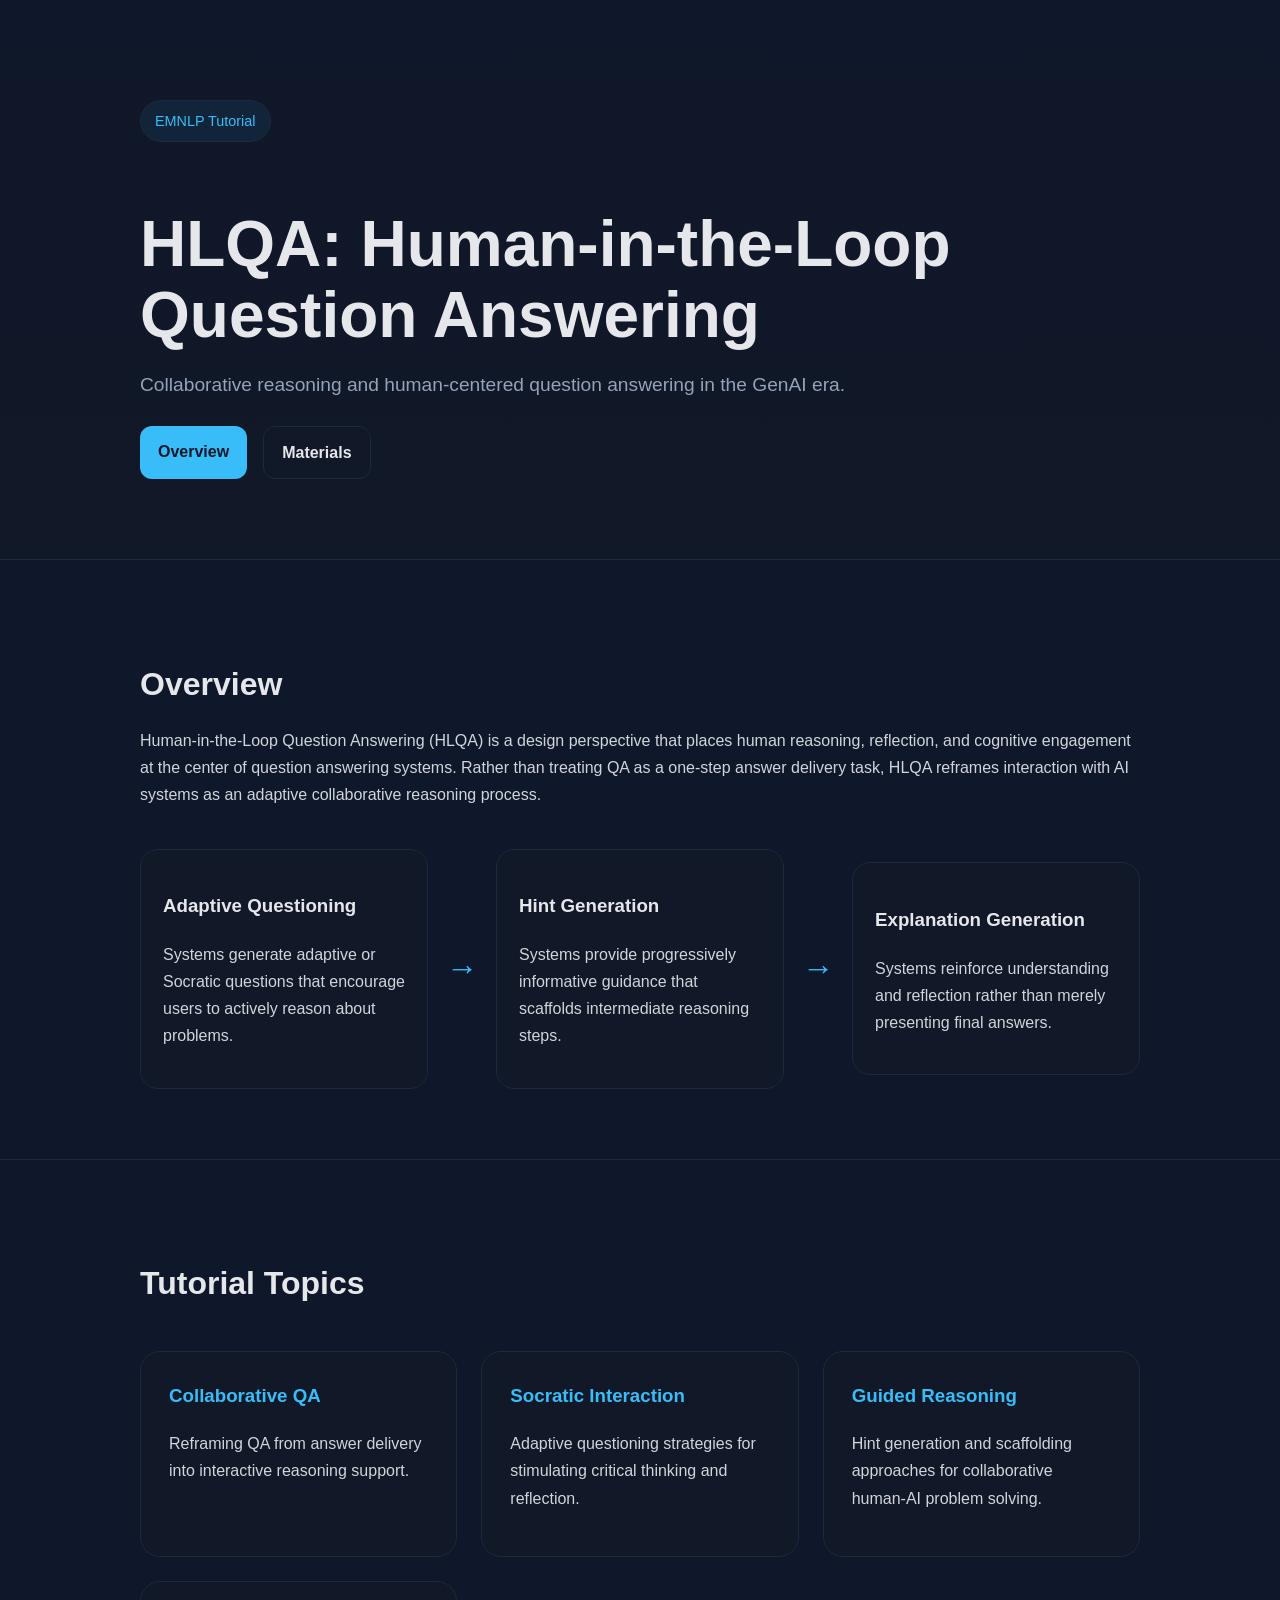
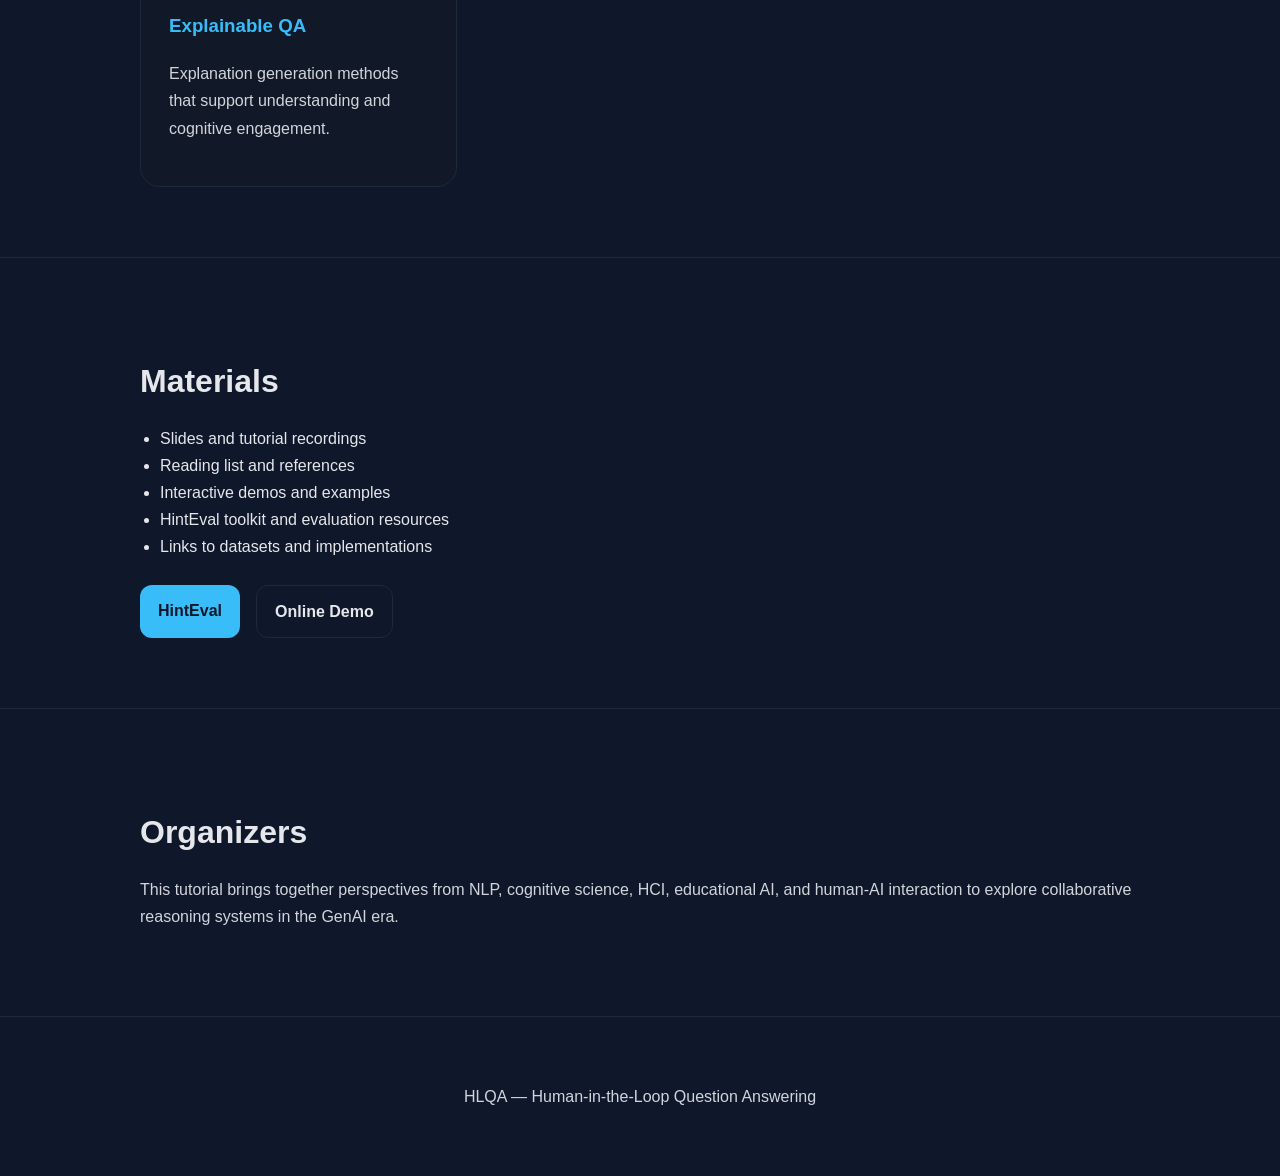
==== index.html @ 48ca734f "Create index.html" ====
<!DOCTYPE html>
<html lang="en">
<head>
  <meta charset="UTF-8" />
  <meta name="viewport" content="width=device-width, initial-scale=1.0" />
  <title>HLQA: Human-in-the-Loop Question Answering</title>
  <style>
    :root {
      --bg: #0f172a;
      --card: #111827;
      --text: #e5e7eb;
      --muted: #94a3b8;
      --accent: #38bdf8;
      --border: #1e293b;
    }

    * {
      box-sizing: border-box;
    }

    body {
      margin: 0;
      font-family: Inter, Arial, sans-serif;
      background: var(--bg);
      color: var(--text);
      line-height: 1.7;
    }

    a {
      color: var(--accent);
      text-decoration: none;
    }

    a:hover {
      text-decoration: underline;
    }

    .container {
      width: min(1000px, 92%);
      margin: 0 auto;
    }

    header {
      padding: 100px 0 80px;
      border-bottom: 1px solid var(--border);
      background: linear-gradient(180deg, #0f172a 0%, #111827 100%);
    }

    .hero-title {
      font-size: clamp(2.5rem, 5vw, 4.5rem);
      line-height: 1.1;
      margin-bottom: 1rem;
      font-weight: 800;
    }

    .hero-subtitle {
      color: var(--muted);
      font-size: 1.2rem;
      max-width: 800px;
    }

    .badge {
      display: inline-block;
      padding: 8px 14px;
      border: 1px solid var(--border);
      border-radius: 999px;
      margin-bottom: 1.5rem;
      color: var(--accent);
      font-size: 0.9rem;
      background: rgba(56, 189, 248, 0.08);
    }

    section {
      padding: 70px 0;
      border-bottom: 1px solid var(--border);
    }

    h2 {
      font-size: 2rem;
      margin-bottom: 1rem;
    }

    p {
      color: #d1d5db;
    }

    .grid {
      display: grid;
      grid-template-columns: repeat(auto-fit, minmax(250px, 1fr));
      gap: 24px;
      margin-top: 40px;
    }

    .card {
      background: var(--card);
      border: 1px solid var(--border);
      border-radius: 20px;
      padding: 28px;
      transition: transform 0.2s ease;
    }

    .card:hover {
      transform: translateY(-4px);
    }

    .card h3 {
      margin-top: 0;
      color: var(--accent);
    }

    .pipeline {
      display: flex;
      flex-wrap: wrap;
      gap: 18px;
      align-items: center;
      margin-top: 40px;
    }

    .step {
      background: var(--card);
      border: 1px solid var(--border);
      border-radius: 18px;
      padding: 22px;
      flex: 1 1 250px;
      min-width: 220px;
    }

    .arrow {
      font-size: 2rem;
      color: var(--accent);
    }

    ul {
      padding-left: 20px;
    }

    footer {
      padding: 50px 0;
      text-align: center;
      color: var(--muted);
    }

    .links {
      display: flex;
      flex-wrap: wrap;
      gap: 16px;
      margin-top: 24px;
    }

    .button {
      display: inline-block;
      padding: 12px 18px;
      border-radius: 12px;
      background: var(--accent);
      color: #0f172a;
      font-weight: 700;
    }

    .button.secondary {
      background: transparent;
      color: var(--text);
      border: 1px solid var(--border);
    }
  </style>
</head>
<body>
  <header>
    <div class="container">
      <div class="badge">EMNLP Tutorial</div>
      <h1 class="hero-title">HLQA: Human-in-the-Loop Question Answering</h1>
      <p class="hero-subtitle">
        Collaborative reasoning and human-centered question answering in the GenAI era.
      </p>

      <div class="links">
        <a class="button" href="#overview">Overview</a>
        <a class="button secondary" href="#materials">Materials</a>
      </div>
    </div>
  </header>

  <section id="overview">
    <div class="container">
      <h2>Overview</h2>
      <p>
        Human-in-the-Loop Question Answering (HLQA) is a design perspective that places human reasoning,
        reflection, and cognitive engagement at the center of question answering systems.
        Rather than treating QA as a one-step answer delivery task, HLQA reframes interaction with AI systems
        as an adaptive collaborative reasoning process.
      </p>

      <div class="pipeline">
        <div class="step">
          <h3>Adaptive Questioning</h3>
          <p>
            Systems generate adaptive or Socratic questions that encourage users to actively reason about problems.
          </p>
        </div>

        <div class="arrow">→</div>

        <div class="step">
          <h3>Hint Generation</h3>
          <p>
            Systems provide progressively informative guidance that scaffolds intermediate reasoning steps.
          </p>
        </div>

        <div class="arrow">→</div>

        <div class="step">
          <h3>Explanation Generation</h3>
          <p>
            Systems reinforce understanding and reflection rather than merely presenting final answers.
          </p>
        </div>
      </div>
    </div>
  </section>

  <section id="topics">
    <div class="container">
      <h2>Tutorial Topics</h2>

      <div class="grid">
        <div class="card">
          <h3>Collaborative QA</h3>
          <p>
            Reframing QA from answer delivery into interactive reasoning support.
          </p>
        </div>

        <div class="card">
          <h3>Socratic Interaction</h3>
          <p>
            Adaptive questioning strategies for stimulating critical thinking and reflection.
          </p>
        </div>

        <div class="card">
          <h3>Guided Reasoning</h3>
          <p>
            Hint generation and scaffolding approaches for collaborative human-AI problem solving.
          </p>
        </div>

        <div class="card">
          <h3>Explainable QA</h3>
          <p>
            Explanation generation methods that support understanding and cognitive engagement.
          </p>
        </div>
      </div>
    </div>
  </section>

  <section id="materials">
    <div class="container">
      <h2>Materials</h2>

      <ul>
        <li>Slides and tutorial recordings</li>
        <li>Reading list and references</li>
        <li>Interactive demos and examples</li>
        <li>HintEval toolkit and evaluation resources</li>
        <li>Links to datasets and implementations</li>
      </ul>

      <div class="links">
        <a class="button" href="https://github.com/DataScienceUIBK/HintEval">HintEval</a>
        <a class="button secondary" href="https://hints.ds-informatik.uibk.ac.at/">Online Demo</a>
      </div>
    </div>
  </section>

  <section id="organizers">
    <div class="container">
      <h2>Organizers</h2>
      <p>
        This tutorial brings together perspectives from NLP, cognitive science, HCI, educational AI,
        and human-AI interaction to explore collaborative reasoning systems in the GenAI era.
      </p>
    </div>
  </section>

  <footer>
    <div class="container">
      <p>
        HLQA — Human-in-the-Loop Question Answering
      </p>
    </div>
  </footer>
</body>
</html>
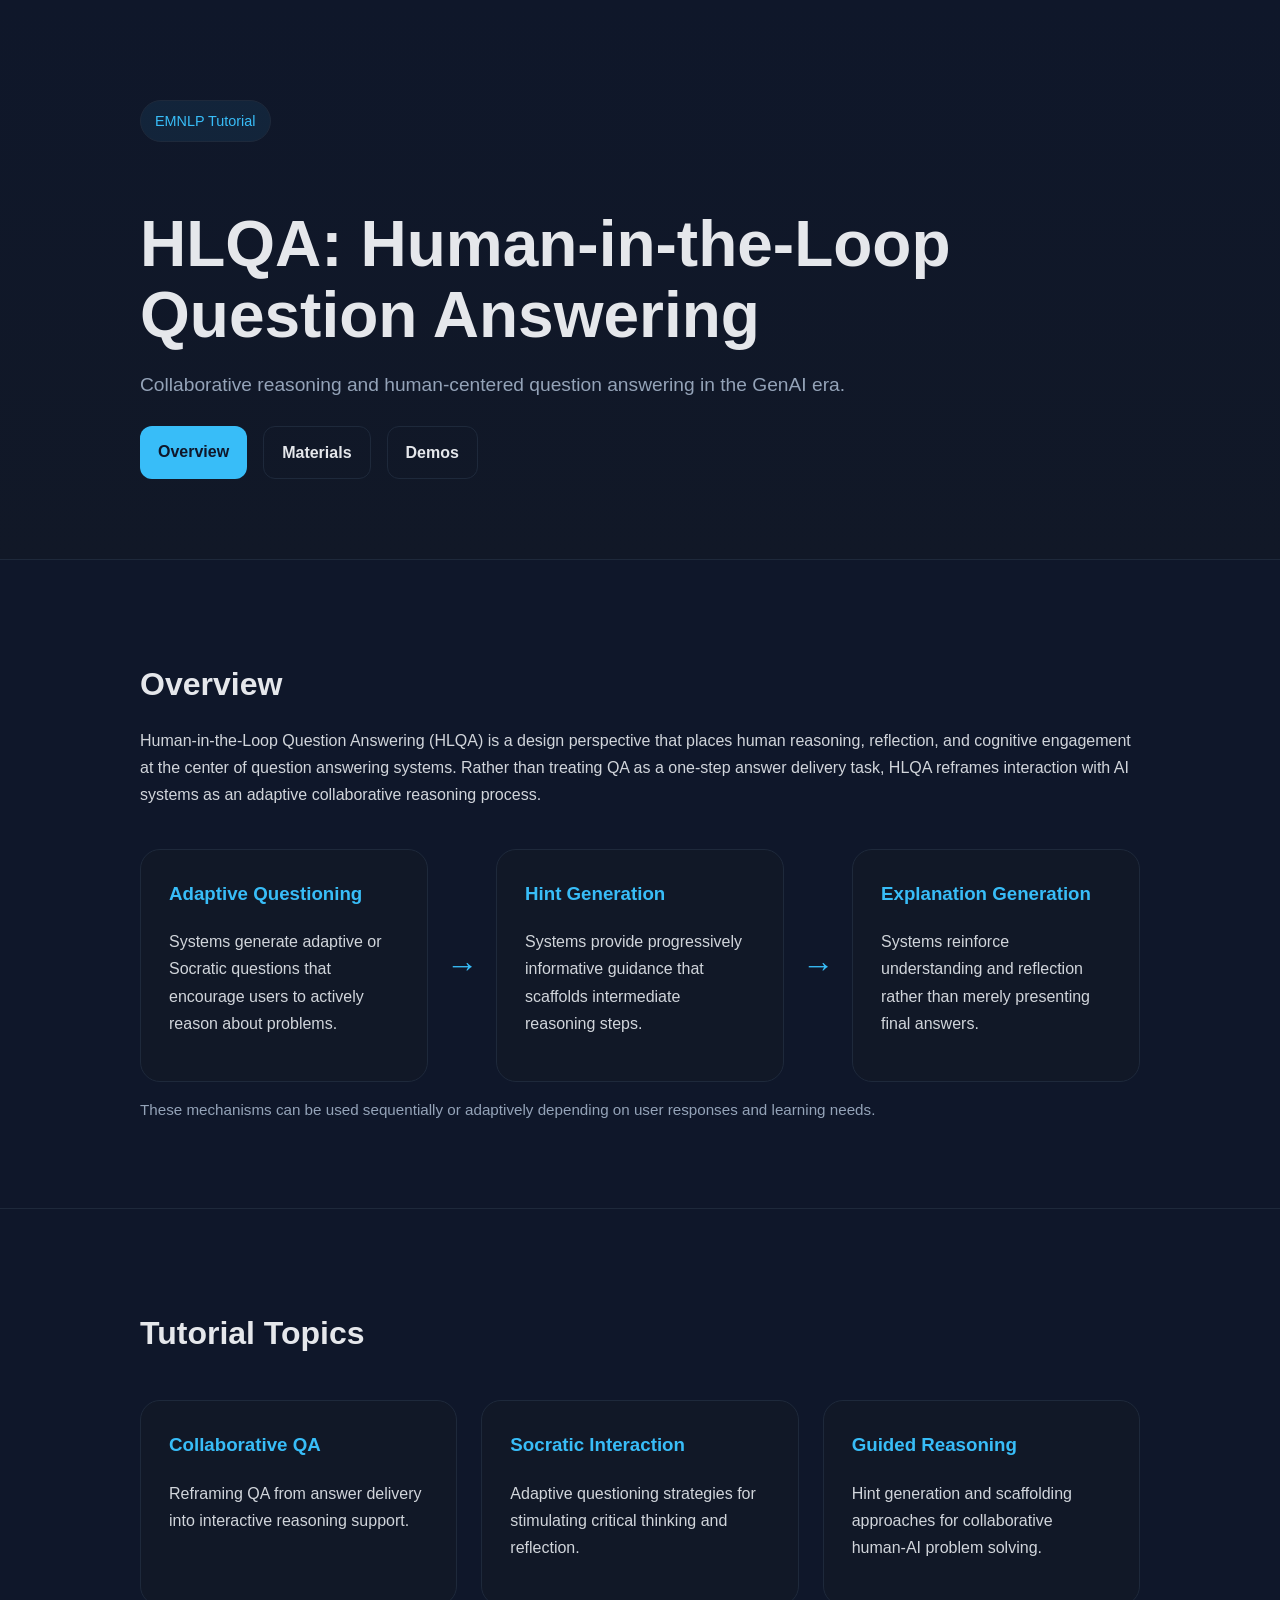
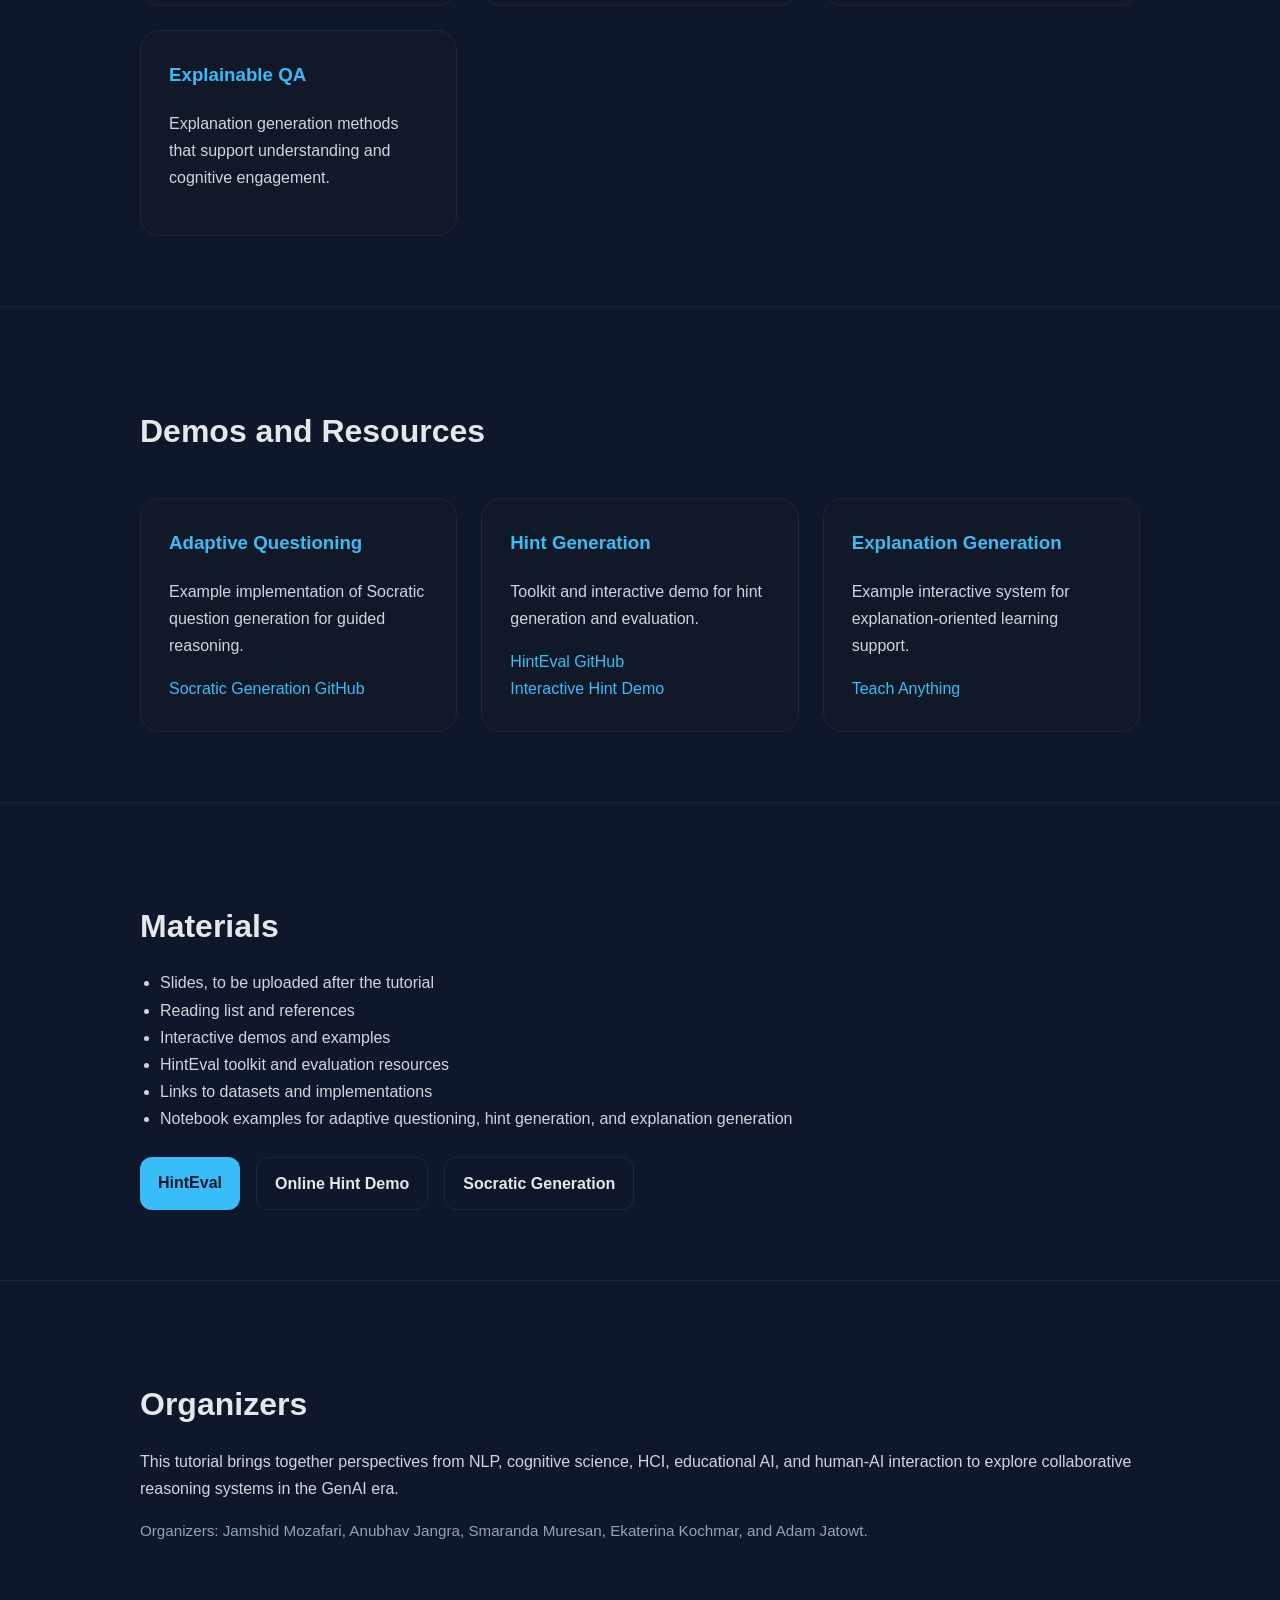
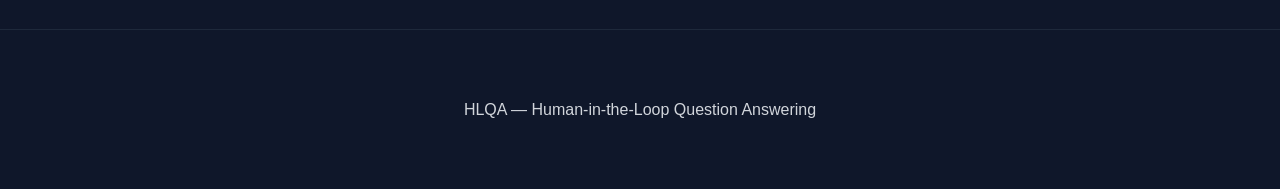
==== commit 2330a5fc: "Add files via upload" ====
--- a/index.html
+++ b/index.html
@@ -14,9 +14,7 @@
       --border: #1e293b;
     }
 
-    * {
-      box-sizing: border-box;
-    }
+    * { box-sizing: border-box; }
 
     body {
       margin: 0;
@@ -26,14 +24,8 @@
       line-height: 1.7;
     }
 
-    a {
-      color: var(--accent);
-      text-decoration: none;
-    }
-
-    a:hover {
-      text-decoration: underline;
-    }
+    a { color: var(--accent); text-decoration: none; }
+    a:hover { text-decoration: underline; }
 
     .container {
       width: min(1000px, 92%);
@@ -75,14 +67,8 @@
       border-bottom: 1px solid var(--border);
     }
 
-    h2 {
-      font-size: 2rem;
-      margin-bottom: 1rem;
-    }
-
-    p {
-      color: #d1d5db;
-    }
+    h2 { font-size: 2rem; margin-bottom: 1rem; }
+    p { color: #d1d5db; }
 
     .grid {
       display: grid;
@@ -91,22 +77,16 @@
       margin-top: 40px;
     }
 
-    .card {
+    .card, .step {
       background: var(--card);
       border: 1px solid var(--border);
       border-radius: 20px;
       padding: 28px;
-      transition: transform 0.2s ease;
-    }
-
-    .card:hover {
-      transform: translateY(-4px);
-    }
-
-    .card h3 {
-      margin-top: 0;
-      color: var(--accent);
-    }
+    }
+
+    .card { transition: transform 0.2s ease; }
+    .card:hover { transform: translateY(-4px); }
+    .card h3, .step h3 { margin-top: 0; color: var(--accent); }
 
     .pipeline {
       display: flex;
@@ -117,10 +97,6 @@
     }
 
     .step {
-      background: var(--card);
-      border: 1px solid var(--border);
-      border-radius: 18px;
-      padding: 22px;
       flex: 1 1 250px;
       min-width: 220px;
     }
@@ -130,9 +106,7 @@
       color: var(--accent);
     }
 
-    ul {
-      padding-left: 20px;
-    }
+    ul { padding-left: 20px; color: #d1d5db; }
 
     footer {
       padding: 50px 0;
@@ -161,6 +135,11 @@
       color: var(--text);
       border: 1px solid var(--border);
     }
+
+    .small {
+      color: var(--muted);
+      font-size: 0.95rem;
+    }
   </style>
 </head>
 <body>
@@ -175,6 +154,7 @@
       <div class="links">
         <a class="button" href="#overview">Overview</a>
         <a class="button secondary" href="#materials">Materials</a>
+        <a class="button secondary" href="#demos">Demos</a>
       </div>
     </div>
   </header>
@@ -215,6 +195,10 @@
           </p>
         </div>
       </div>
+
+      <p class="small">
+        These mechanisms can be used sequentially or adaptively depending on user responses and learning needs.
+      </p>
     </div>
   </section>
 
@@ -254,21 +238,49 @@
     </div>
   </section>
 
+  <section id="demos">
+    <div class="container">
+      <h2>Demos and Resources</h2>
+      <div class="grid">
+        <div class="card">
+          <h3>Adaptive Questioning</h3>
+          <p>Example implementation of Socratic question generation for guided reasoning.</p>
+          <a href="https://github.com/eth-nlped/socratic-generation">Socratic Generation GitHub</a>
+        </div>
+
+        <div class="card">
+          <h3>Hint Generation</h3>
+          <p>Toolkit and interactive demo for hint generation and evaluation.</p>
+          <a href="https://github.com/DataScienceUIBK/HintEval">HintEval GitHub</a><br />
+          <a href="https://hints.ds-informatik.uibk.ac.at/">Interactive Hint Demo</a>
+        </div>
+
+        <div class="card">
+          <h3>Explanation Generation</h3>
+          <p>Example interactive system for explanation-oriented learning support.</p>
+          <a href="https://www.teach-anything.com/">Teach Anything</a>
+        </div>
+      </div>
+    </div>
+  </section>
+
   <section id="materials">
     <div class="container">
       <h2>Materials</h2>
 
       <ul>
-        <li>Slides and tutorial recordings</li>
+        <li>Slides, to be uploaded after the tutorial</li>
         <li>Reading list and references</li>
         <li>Interactive demos and examples</li>
         <li>HintEval toolkit and evaluation resources</li>
         <li>Links to datasets and implementations</li>
+        <li>Notebook examples for adaptive questioning, hint generation, and explanation generation</li>
       </ul>
 
       <div class="links">
         <a class="button" href="https://github.com/DataScienceUIBK/HintEval">HintEval</a>
-        <a class="button secondary" href="https://hints.ds-informatik.uibk.ac.at/">Online Demo</a>
+        <a class="button secondary" href="https://hints.ds-informatik.uibk.ac.at/">Online Hint Demo</a>
+        <a class="button secondary" href="https://github.com/eth-nlped/socratic-generation">Socratic Generation</a>
       </div>
     </div>
   </section>
@@ -280,14 +292,15 @@
         This tutorial brings together perspectives from NLP, cognitive science, HCI, educational AI,
         and human-AI interaction to explore collaborative reasoning systems in the GenAI era.
       </p>
+      <p class="small">
+        Organizers: Jamshid Mozafari, Anubhav Jangra, Smaranda Muresan, Ekaterina Kochmar, and Adam Jatowt.
+      </p>
     </div>
   </section>
 
   <footer>
     <div class="container">
-      <p>
-        HLQA — Human-in-the-Loop Question Answering
-      </p>
+      <p>HLQA — Human-in-the-Loop Question Answering</p>
     </div>
   </footer>
 </body>
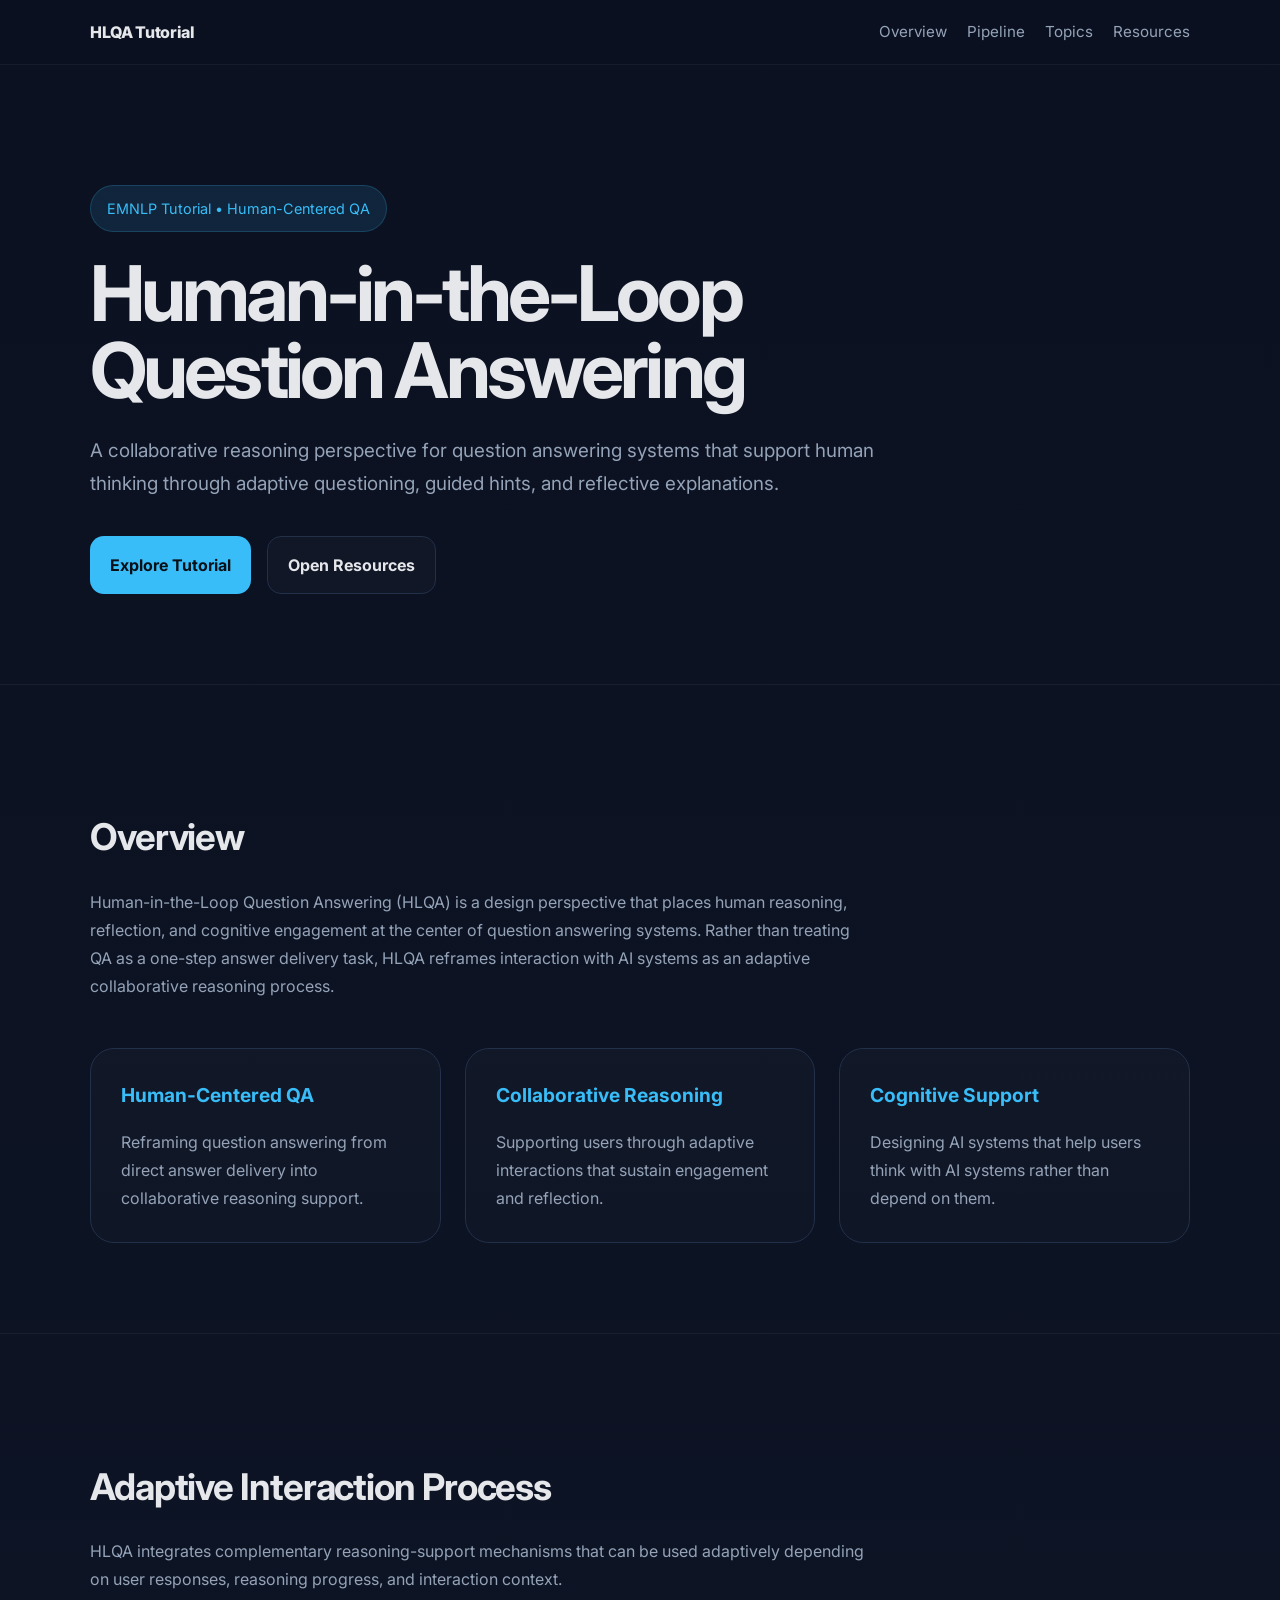
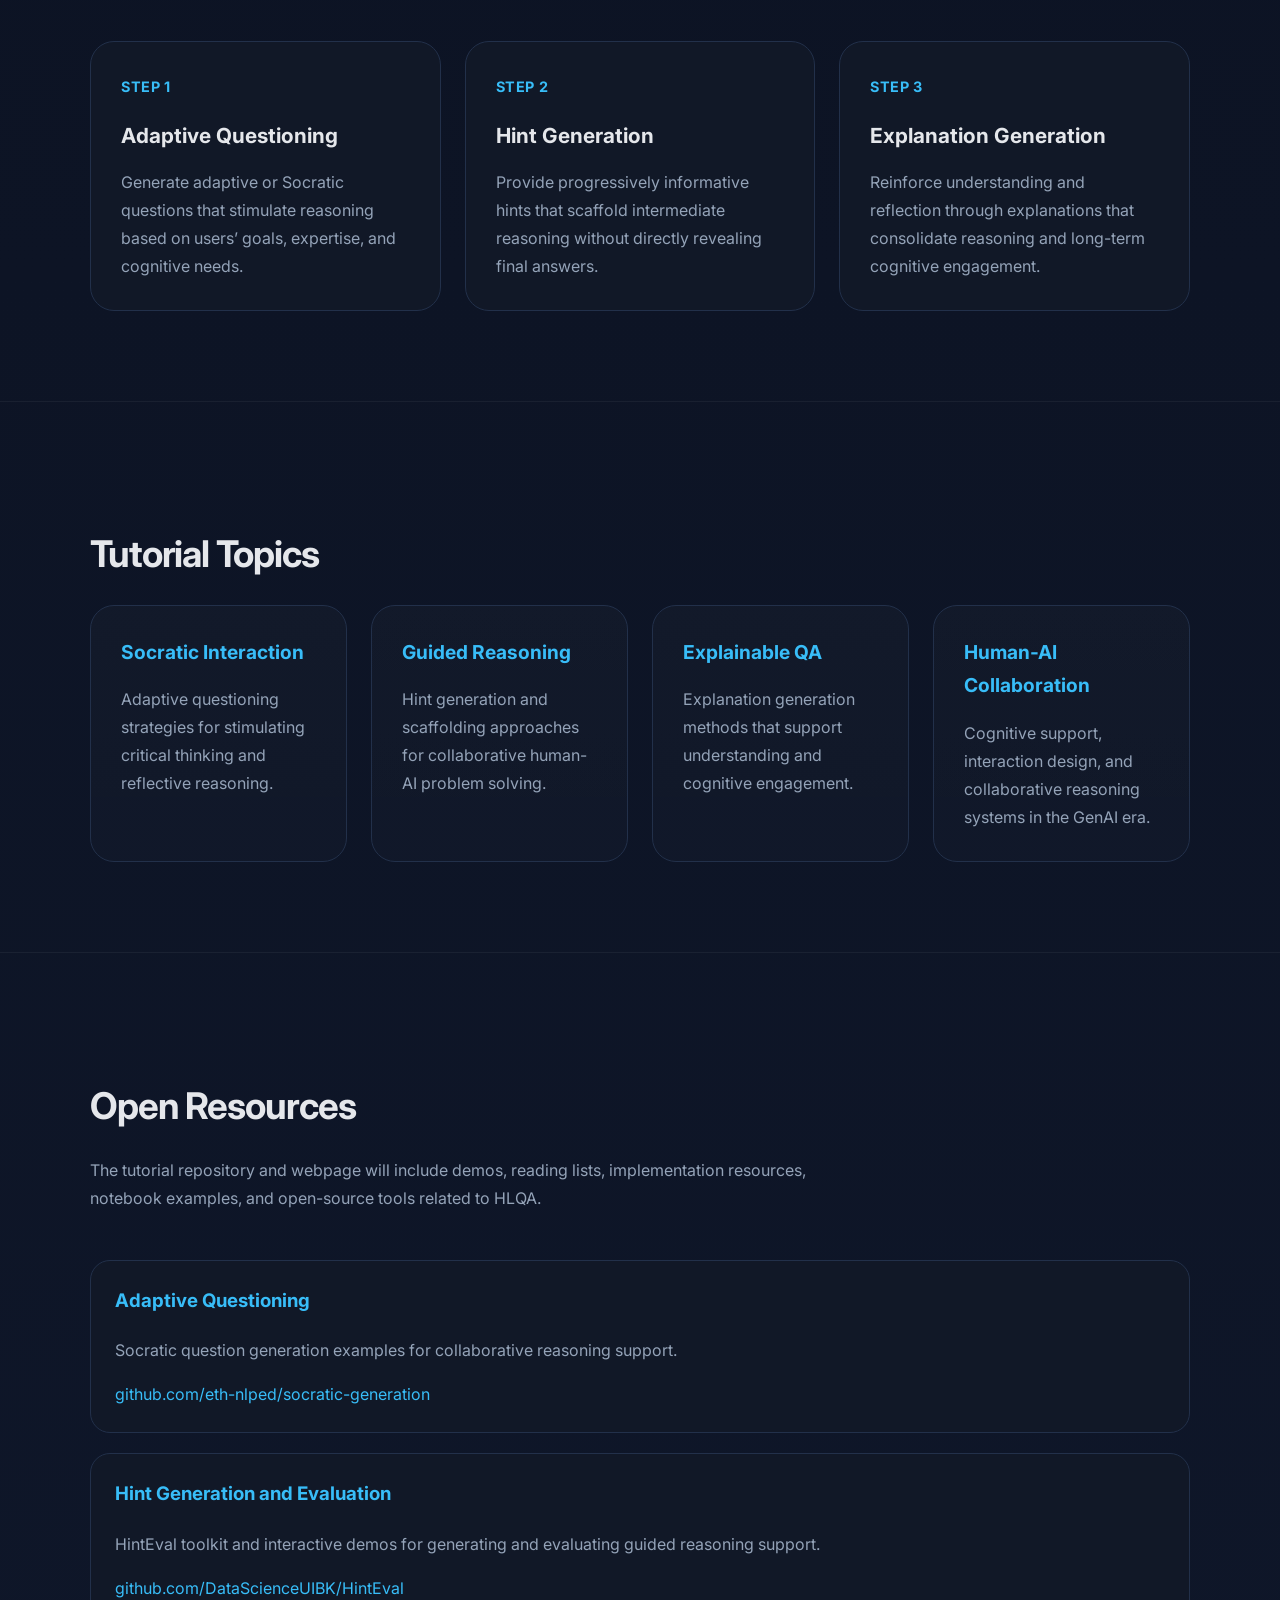
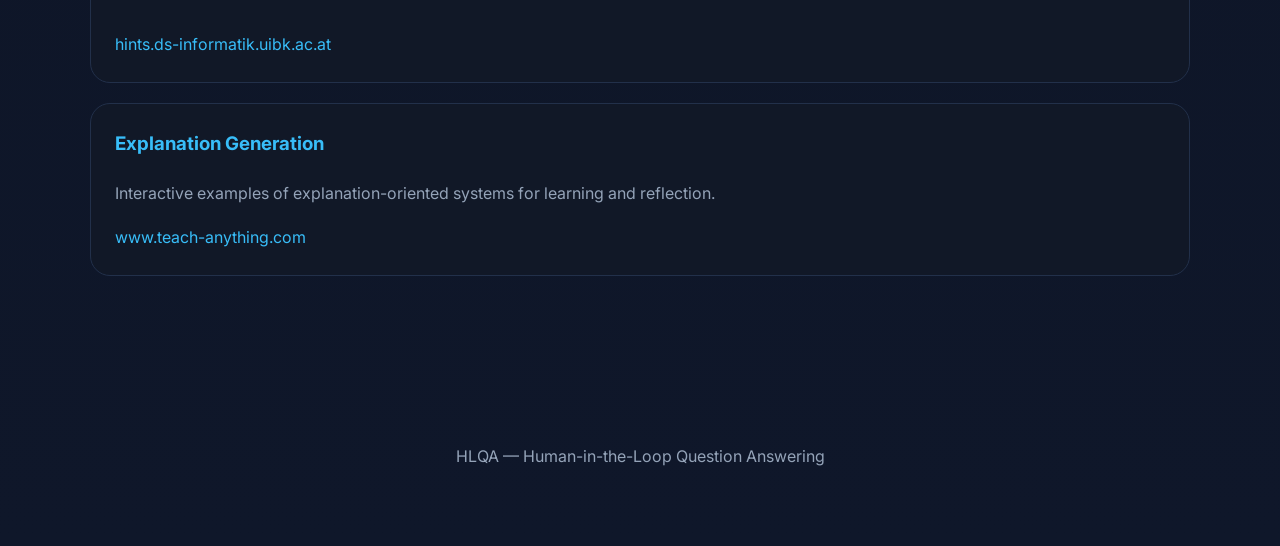
==== commit 3d656ff8: "Update index.html" ====
--- a/index.html
+++ b/index.html
@@ -3,158 +3,301 @@
 <head>
   <meta charset="UTF-8" />
   <meta name="viewport" content="width=device-width, initial-scale=1.0" />
-  <title>HLQA: Human-in-the-Loop Question Answering</title>
+  <title>HLQA — Human-in-the-Loop Question Answering</title>
+  <link rel="preconnect" href="https://fonts.googleapis.com">
+  <link rel="preconnect" href="https://fonts.gstatic.com" crossorigin>
+  <link href="https://fonts.googleapis.com/css2?family=Inter:wght@400;500;600;700;800&display=swap" rel="stylesheet">
+
   <style>
     :root {
-      --bg: #0f172a;
-      --card: #111827;
+      --bg: #0b1120;
+      --surface: #111827;
+      --surface-2: #172033;
+      --border: #22304a;
       --text: #e5e7eb;
       --muted: #94a3b8;
       --accent: #38bdf8;
-      --border: #1e293b;
-    }
-
-    * { box-sizing: border-box; }
+      --accent-soft: rgba(56,189,248,0.12);
+      --max-width: 1100px;
+    }
+
+    * {
+      box-sizing: border-box;
+    }
+
+    html {
+      scroll-behavior: smooth;
+    }
 
     body {
       margin: 0;
-      font-family: Inter, Arial, sans-serif;
-      background: var(--bg);
+      font-family: 'Inter', sans-serif;
+      background: linear-gradient(180deg, #0b1120 0%, #0f172a 100%);
       color: var(--text);
-      line-height: 1.7;
-    }
-
-    a { color: var(--accent); text-decoration: none; }
-    a:hover { text-decoration: underline; }
+      line-height: 1.75;
+    }
+
+    a {
+      color: var(--accent);
+      text-decoration: none;
+    }
+
+    a:hover {
+      text-decoration: underline;
+    }
 
     .container {
-      width: min(1000px, 92%);
+      width: min(var(--max-width), 92%);
       margin: 0 auto;
     }
 
-    header {
-      padding: 100px 0 80px;
-      border-bottom: 1px solid var(--border);
-      background: linear-gradient(180deg, #0f172a 0%, #111827 100%);
-    }
-
-    .hero-title {
-      font-size: clamp(2.5rem, 5vw, 4.5rem);
-      line-height: 1.1;
-      margin-bottom: 1rem;
+    nav {
+      position: sticky;
+      top: 0;
+      z-index: 20;
+      backdrop-filter: blur(10px);
+      background: rgba(11,17,32,0.85);
+      border-bottom: 1px solid rgba(255,255,255,0.05);
+    }
+
+    .nav-inner {
+      display: flex;
+      justify-content: space-between;
+      align-items: center;
+      padding: 18px 0;
+    }
+
+    .brand {
       font-weight: 800;
-    }
-
-    .hero-subtitle {
-      color: var(--muted);
-      font-size: 1.2rem;
-      max-width: 800px;
+      letter-spacing: -0.02em;
+    }
+
+    .nav-links {
+      display: flex;
+      gap: 20px;
+      flex-wrap: wrap;
+    }
+
+    .nav-links a {
+      color: var(--muted);
+      font-size: 0.95rem;
+    }
+
+    .hero {
+      padding: 120px 0 90px;
     }
 
     .badge {
-      display: inline-block;
-      padding: 8px 14px;
+      display: inline-flex;
+      align-items: center;
+      gap: 8px;
+      background: var(--accent-soft);
+      border: 1px solid rgba(56,189,248,0.2);
+      color: var(--accent);
+      padding: 10px 16px;
+      border-radius: 999px;
+      font-size: 0.9rem;
+      margin-bottom: 24px;
+    }
+
+    h1 {
+      font-size: clamp(3rem, 6vw, 5.5rem);
+      line-height: 1;
+      letter-spacing: -0.05em;
+      margin: 0 0 24px;
+      max-width: 900px;
+    }
+
+    .hero p {
+      max-width: 820px;
+      color: var(--muted);
+      font-size: 1.18rem;
+    }
+
+    .hero-buttons {
+      margin-top: 36px;
+      display: flex;
+      gap: 16px;
+      flex-wrap: wrap;
+    }
+
+    .button {
+      display: inline-flex;
+      align-items: center;
+      justify-content: center;
+      padding: 14px 20px;
+      border-radius: 14px;
+      font-weight: 700;
+      transition: 0.2s ease;
+    }
+
+    .button.primary {
+      background: var(--accent);
+      color: #081018;
+    }
+
+    .button.secondary {
       border: 1px solid var(--border);
-      border-radius: 999px;
-      margin-bottom: 1.5rem;
-      color: var(--accent);
-      font-size: 0.9rem;
-      background: rgba(56, 189, 248, 0.08);
+      color: var(--text);
+      background: rgba(255,255,255,0.02);
+    }
+
+    .button:hover {
+      transform: translateY(-2px);
+      text-decoration: none;
     }
 
     section {
-      padding: 70px 0;
-      border-bottom: 1px solid var(--border);
-    }
-
-    h2 { font-size: 2rem; margin-bottom: 1rem; }
-    p { color: #d1d5db; }
-
-    .grid {
+      padding: 90px 0;
+      border-top: 1px solid rgba(255,255,255,0.05);
+    }
+
+    h2 {
+      font-size: 2.3rem;
+      letter-spacing: -0.03em;
+      margin-bottom: 18px;
+    }
+
+    .section-intro {
+      color: var(--muted);
+      max-width: 780px;
+      margin-bottom: 48px;
+    }
+
+    .cards {
       display: grid;
       grid-template-columns: repeat(auto-fit, minmax(250px, 1fr));
       gap: 24px;
-      margin-top: 40px;
-    }
-
-    .card, .step {
-      background: var(--card);
+    }
+
+    .card {
+      background: linear-gradient(180deg, rgba(255,255,255,0.02), rgba(255,255,255,0.01));
+      border: 1px solid var(--border);
+      border-radius: 24px;
+      padding: 30px;
+      transition: 0.2s ease;
+    }
+
+    .card:hover {
+      transform: translateY(-4px);
+      border-color: rgba(56,189,248,0.25);
+    }
+
+    .card h3 {
+      margin-top: 0;
+      margin-bottom: 14px;
+      font-size: 1.2rem;
+      color: var(--accent);
+    }
+
+    .card p {
+      color: var(--muted);
+      margin-bottom: 0;
+    }
+
+    .pipeline {
+      display: grid;
+      grid-template-columns: repeat(3, 1fr);
+      gap: 24px;
+      margin-top: 42px;
+    }
+
+    .pipeline-step {
+      background: var(--surface);
+      border: 1px solid var(--border);
+      border-radius: 24px;
+      padding: 30px;
+      position: relative;
+    }
+
+    .pipeline-step span {
+      display: inline-block;
+      margin-bottom: 18px;
+      font-size: 0.9rem;
+      color: var(--accent);
+      font-weight: 700;
+      letter-spacing: 0.04em;
+    }
+
+    .pipeline-step h3 {
+      margin: 0 0 14px;
+      font-size: 1.3rem;
+    }
+
+    .pipeline-step p {
+      color: var(--muted);
+      margin: 0;
+    }
+
+    .resource-list {
+      display: grid;
+      gap: 20px;
+    }
+
+    .resource {
+      background: var(--surface);
       border: 1px solid var(--border);
       border-radius: 20px;
-      padding: 28px;
-    }
-
-    .card { transition: transform 0.2s ease; }
-    .card:hover { transform: translateY(-4px); }
-    .card h3, .step h3 { margin-top: 0; color: var(--accent); }
-
-    .pipeline {
-      display: flex;
-      flex-wrap: wrap;
-      gap: 18px;
-      align-items: center;
-      margin-top: 40px;
-    }
-
-    .step {
-      flex: 1 1 250px;
-      min-width: 220px;
-    }
-
-    .arrow {
-      font-size: 2rem;
+      padding: 24px;
+    }
+
+    .resource h3 {
+      margin-top: 0;
       color: var(--accent);
     }
 
-    ul { padding-left: 20px; color: #d1d5db; }
+    .resource p {
+      color: var(--muted);
+    }
 
     footer {
-      padding: 50px 0;
+      padding: 60px 0;
       text-align: center;
       color: var(--muted);
     }
 
-    .links {
-      display: flex;
-      flex-wrap: wrap;
-      gap: 16px;
-      margin-top: 24px;
-    }
-
-    .button {
-      display: inline-block;
-      padding: 12px 18px;
-      border-radius: 12px;
-      background: var(--accent);
-      color: #0f172a;
-      font-weight: 700;
-    }
-
-    .button.secondary {
-      background: transparent;
-      color: var(--text);
-      border: 1px solid var(--border);
-    }
-
-    .small {
-      color: var(--muted);
-      font-size: 0.95rem;
+    @media (max-width: 900px) {
+      .pipeline {
+        grid-template-columns: 1fr;
+      }
+
+      h1 {
+        font-size: 3.2rem;
+      }
     }
   </style>
 </head>
 <body>
-  <header>
-    <div class="container">
-      <div class="badge">EMNLP Tutorial</div>
-      <h1 class="hero-title">HLQA: Human-in-the-Loop Question Answering</h1>
-      <p class="hero-subtitle">
-        Collaborative reasoning and human-centered question answering in the GenAI era.
+
+  <nav>
+    <div class="container nav-inner">
+      <div class="brand">HLQA Tutorial</div>
+
+      <div class="nav-links">
+        <a href="#overview">Overview</a>
+        <a href="#pipeline">Pipeline</a>
+        <a href="#topics">Topics</a>
+        <a href="#resources">Resources</a>
+      </div>
+    </div>
+  </nav>
+
+  <header class="hero">
+    <div class="container">
+      <div class="badge">EMNLP Tutorial • Human-Centered QA</div>
+
+      <h1>
+        Human-in-the-Loop Question Answering
+      </h1>
+
+      <p>
+        A collaborative reasoning perspective for question answering systems that support
+        human thinking through adaptive questioning, guided hints, and reflective explanations.
       </p>
 
-      <div class="links">
-        <a class="button" href="#overview">Overview</a>
-        <a class="button secondary" href="#materials">Materials</a>
-        <a class="button secondary" href="#demos">Demos</a>
+      <div class="hero-buttons">
+        <a class="button primary" href="#overview">Explore Tutorial</a>
+        <a class="button secondary" href="#resources">Open Resources</a>
       </div>
     </div>
   </header>
@@ -162,146 +305,169 @@
   <section id="overview">
     <div class="container">
       <h2>Overview</h2>
-      <p>
-        Human-in-the-Loop Question Answering (HLQA) is a design perspective that places human reasoning,
-        reflection, and cognitive engagement at the center of question answering systems.
+
+      <p class="section-intro">
+        Human-in-the-Loop Question Answering (HLQA) is a design perspective that places
+        human reasoning, reflection, and cognitive engagement at the center of question answering systems.
         Rather than treating QA as a one-step answer delivery task, HLQA reframes interaction with AI systems
         as an adaptive collaborative reasoning process.
       </p>
 
+      <div class="cards">
+        <div class="card">
+          <h3>Human-Centered QA</h3>
+          <p>
+            Reframing question answering from direct answer delivery into collaborative reasoning support.
+          </p>
+        </div>
+
+        <div class="card">
+          <h3>Collaborative Reasoning</h3>
+          <p>
+            Supporting users through adaptive interactions that sustain engagement and reflection.
+          </p>
+        </div>
+
+        <div class="card">
+          <h3>Cognitive Support</h3>
+          <p>
+            Designing AI systems that help users think with AI systems rather than depend on them.
+          </p>
+        </div>
+      </div>
+    </div>
+  </section>
+
+  <section id="pipeline">
+    <div class="container">
+      <h2>Adaptive Interaction Process</h2>
+
+      <p class="section-intro">
+        HLQA integrates complementary reasoning-support mechanisms that can be used adaptively
+        depending on user responses, reasoning progress, and interaction context.
+      </p>
+
       <div class="pipeline">
-        <div class="step">
+        <div class="pipeline-step">
+          <span>STEP 1</span>
           <h3>Adaptive Questioning</h3>
           <p>
-            Systems generate adaptive or Socratic questions that encourage users to actively reason about problems.
-          </p>
-        </div>
-
-        <div class="arrow">→</div>
-
-        <div class="step">
+            Generate adaptive or Socratic questions that stimulate reasoning based on users’
+            goals, expertise, and cognitive needs.
+          </p>
+        </div>
+
+        <div class="pipeline-step">
+          <span>STEP 2</span>
           <h3>Hint Generation</h3>
           <p>
-            Systems provide progressively informative guidance that scaffolds intermediate reasoning steps.
-          </p>
-        </div>
-
-        <div class="arrow">→</div>
-
-        <div class="step">
+            Provide progressively informative hints that scaffold intermediate reasoning
+            without directly revealing final answers.
+          </p>
+        </div>
+
+        <div class="pipeline-step">
+          <span>STEP 3</span>
           <h3>Explanation Generation</h3>
           <p>
-            Systems reinforce understanding and reflection rather than merely presenting final answers.
-          </p>
-        </div>
-      </div>
-
-      <p class="small">
-        These mechanisms can be used sequentially or adaptively depending on user responses and learning needs.
+            Reinforce understanding and reflection through explanations that consolidate
+            reasoning and long-term cognitive engagement.
+          </p>
+        </div>
+      </div>
+    </div>
+  </section>
+
+  <section id="topics">
+    <div class="container">
+      <h2>Tutorial Topics</h2>
+
+      <div class="cards">
+        <div class="card">
+          <h3>Socratic Interaction</h3>
+          <p>
+            Adaptive questioning strategies for stimulating critical thinking and reflective reasoning.
+          </p>
+        </div>
+
+        <div class="card">
+          <h3>Guided Reasoning</h3>
+          <p>
+            Hint generation and scaffolding approaches for collaborative human-AI problem solving.
+          </p>
+        </div>
+
+        <div class="card">
+          <h3>Explainable QA</h3>
+          <p>
+            Explanation generation methods that support understanding and cognitive engagement.
+          </p>
+        </div>
+
+        <div class="card">
+          <h3>Human-AI Collaboration</h3>
+          <p>
+            Cognitive support, interaction design, and collaborative reasoning systems in the GenAI era.
+          </p>
+        </div>
+      </div>
+    </div>
+  </section>
+
+  <section id="resources">
+    <div class="container">
+      <h2>Open Resources</h2>
+
+      <p class="section-intro">
+        The tutorial repository and webpage will include demos, reading lists, implementation resources,
+        notebook examples, and open-source tools related to HLQA.
       </p>
+
+      <div class="resource-list">
+        <div class="resource">
+          <h3>Adaptive Questioning</h3>
+          <p>
+            Socratic question generation examples for collaborative reasoning support.
+          </p>
+          <a href="https://github.com/eth-nlped/socratic-generation">
+            github.com/eth-nlped/socratic-generation
+          </a>
+        </div>
+
+        <div class="resource">
+          <h3>Hint Generation and Evaluation</h3>
+          <p>
+            HintEval toolkit and interactive demos for generating and evaluating guided reasoning support.
+          </p>
+          <a href="https://github.com/DataScienceUIBK/HintEval">
+            github.com/DataScienceUIBK/HintEval
+          </a>
+          <br /><br />
+          <a href="https://hints.ds-informatik.uibk.ac.at/">
+            hints.ds-informatik.uibk.ac.at
+          </a>
+        </div>
+
+        <div class="resource">
+          <h3>Explanation Generation</h3>
+          <p>
+            Interactive examples of explanation-oriented systems for learning and reflection.
+          </p>
+          <a href="https://www.teach-anything.com/">
+            www.teach-anything.com
+          </a>
+        </div>
+      </div>
     </div>
   </section>
 
-  <section id="topics">
-    <div class="container">
-      <h2>Tutorial Topics</h2>
-
-      <div class="grid">
-        <div class="card">
-          <h3>Collaborative QA</h3>
-          <p>
-            Reframing QA from answer delivery into interactive reasoning support.
-          </p>
-        </div>
-
-        <div class="card">
-          <h3>Socratic Interaction</h3>
-          <p>
-            Adaptive questioning strategies for stimulating critical thinking and reflection.
-          </p>
-        </div>
-
-        <div class="card">
-          <h3>Guided Reasoning</h3>
-          <p>
-            Hint generation and scaffolding approaches for collaborative human-AI problem solving.
-          </p>
-        </div>
-
-        <div class="card">
-          <h3>Explainable QA</h3>
-          <p>
-            Explanation generation methods that support understanding and cognitive engagement.
-          </p>
-        </div>
-      </div>
-    </div>
-  </section>
-
-  <section id="demos">
-    <div class="container">
-      <h2>Demos and Resources</h2>
-      <div class="grid">
-        <div class="card">
-          <h3>Adaptive Questioning</h3>
-          <p>Example implementation of Socratic question generation for guided reasoning.</p>
-          <a href="https://github.com/eth-nlped/socratic-generation">Socratic Generation GitHub</a>
-        </div>
-
-        <div class="card">
-          <h3>Hint Generation</h3>
-          <p>Toolkit and interactive demo for hint generation and evaluation.</p>
-          <a href="https://github.com/DataScienceUIBK/HintEval">HintEval GitHub</a><br />
-          <a href="https://hints.ds-informatik.uibk.ac.at/">Interactive Hint Demo</a>
-        </div>
-
-        <div class="card">
-          <h3>Explanation Generation</h3>
-          <p>Example interactive system for explanation-oriented learning support.</p>
-          <a href="https://www.teach-anything.com/">Teach Anything</a>
-        </div>
-      </div>
-    </div>
-  </section>
-
-  <section id="materials">
-    <div class="container">
-      <h2>Materials</h2>
-
-      <ul>
-        <li>Slides, to be uploaded after the tutorial</li>
-        <li>Reading list and references</li>
-        <li>Interactive demos and examples</li>
-        <li>HintEval toolkit and evaluation resources</li>
-        <li>Links to datasets and implementations</li>
-        <li>Notebook examples for adaptive questioning, hint generation, and explanation generation</li>
-      </ul>
-
-      <div class="links">
-        <a class="button" href="https://github.com/DataScienceUIBK/HintEval">HintEval</a>
-        <a class="button secondary" href="https://hints.ds-informatik.uibk.ac.at/">Online Hint Demo</a>
-        <a class="button secondary" href="https://github.com/eth-nlped/socratic-generation">Socratic Generation</a>
-      </div>
-    </div>
-  </section>
-
-  <section id="organizers">
-    <div class="container">
-      <h2>Organizers</h2>
+  <footer>
+    <div class="container">
       <p>
-        This tutorial brings together perspectives from NLP, cognitive science, HCI, educational AI,
-        and human-AI interaction to explore collaborative reasoning systems in the GenAI era.
+        HLQA — Human-in-the-Loop Question Answering
       </p>
-      <p class="small">
-        Organizers: Jamshid Mozafari, Anubhav Jangra, Smaranda Muresan, Ekaterina Kochmar, and Adam Jatowt.
-      </p>
-    </div>
-  </section>
-
-  <footer>
-    <div class="container">
-      <p>HLQA — Human-in-the-Loop Question Answering</p>
     </div>
   </footer>
+
 </body>
 </html>
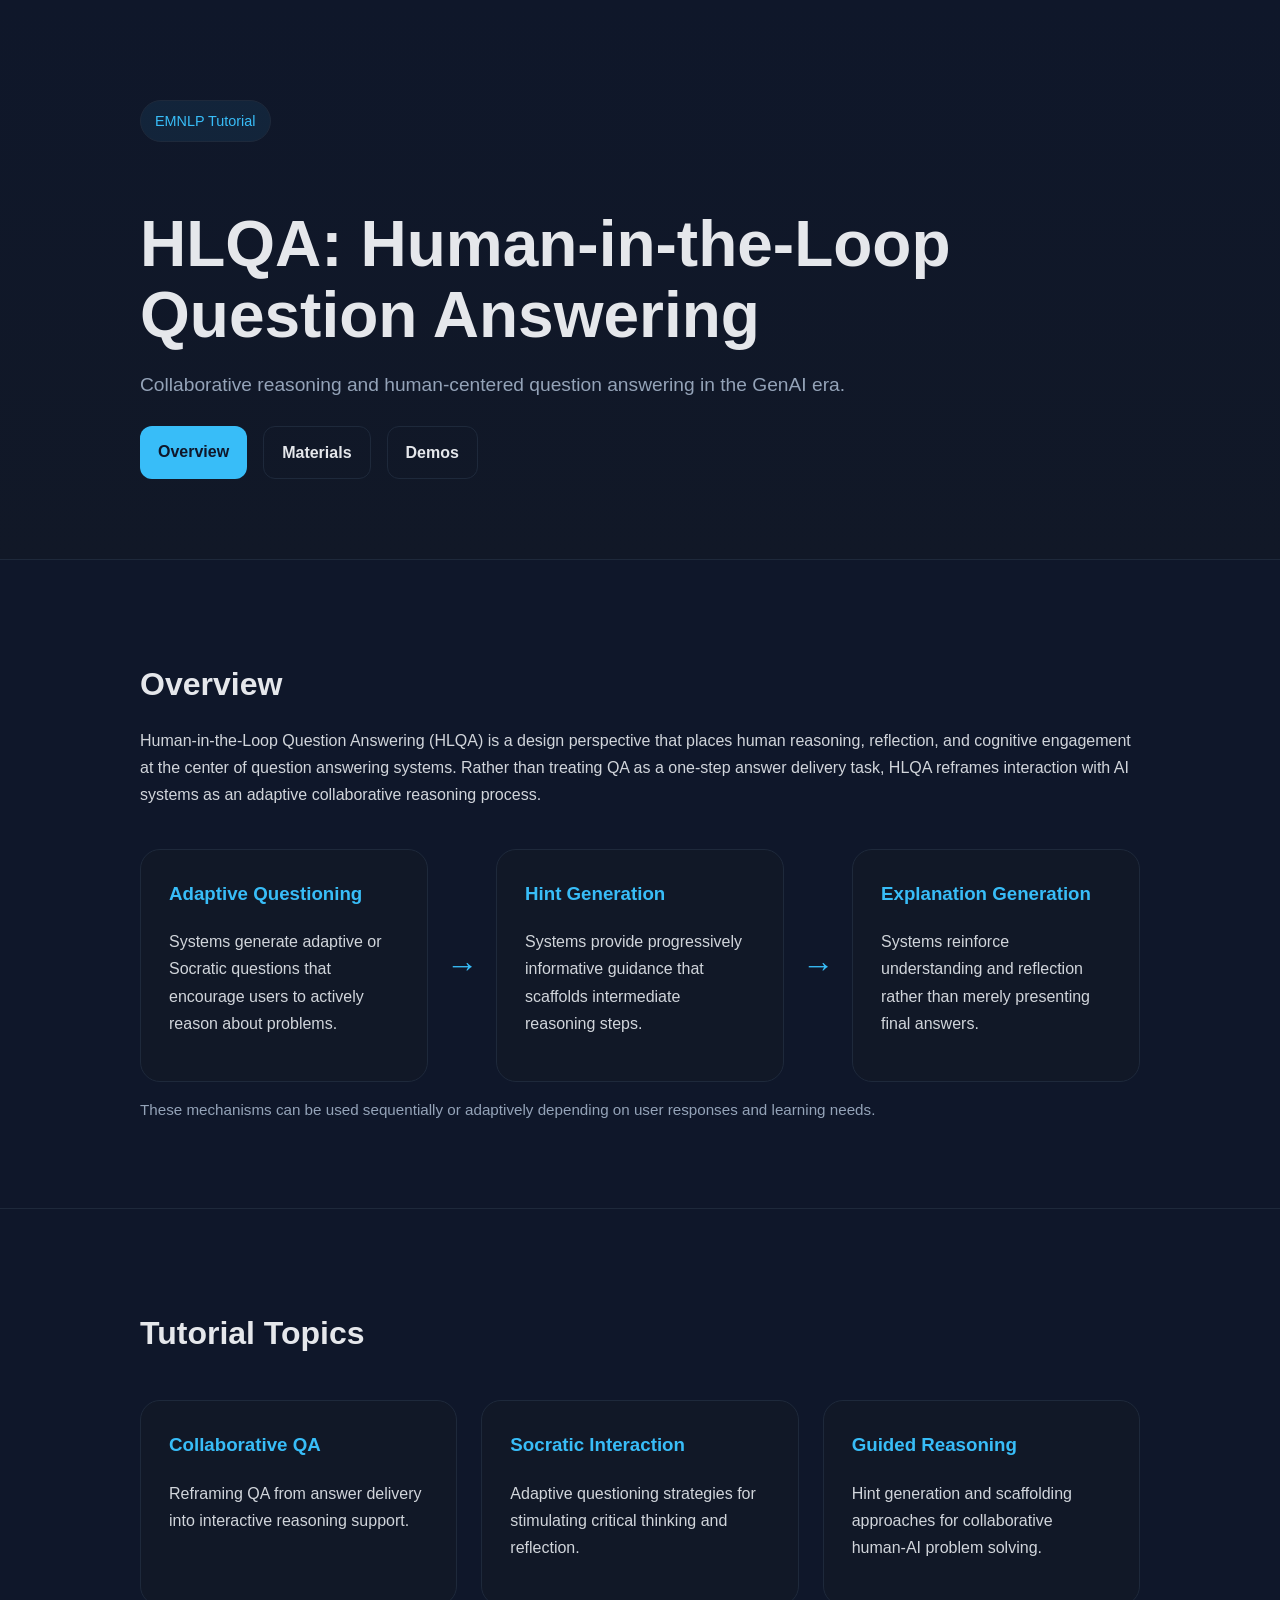
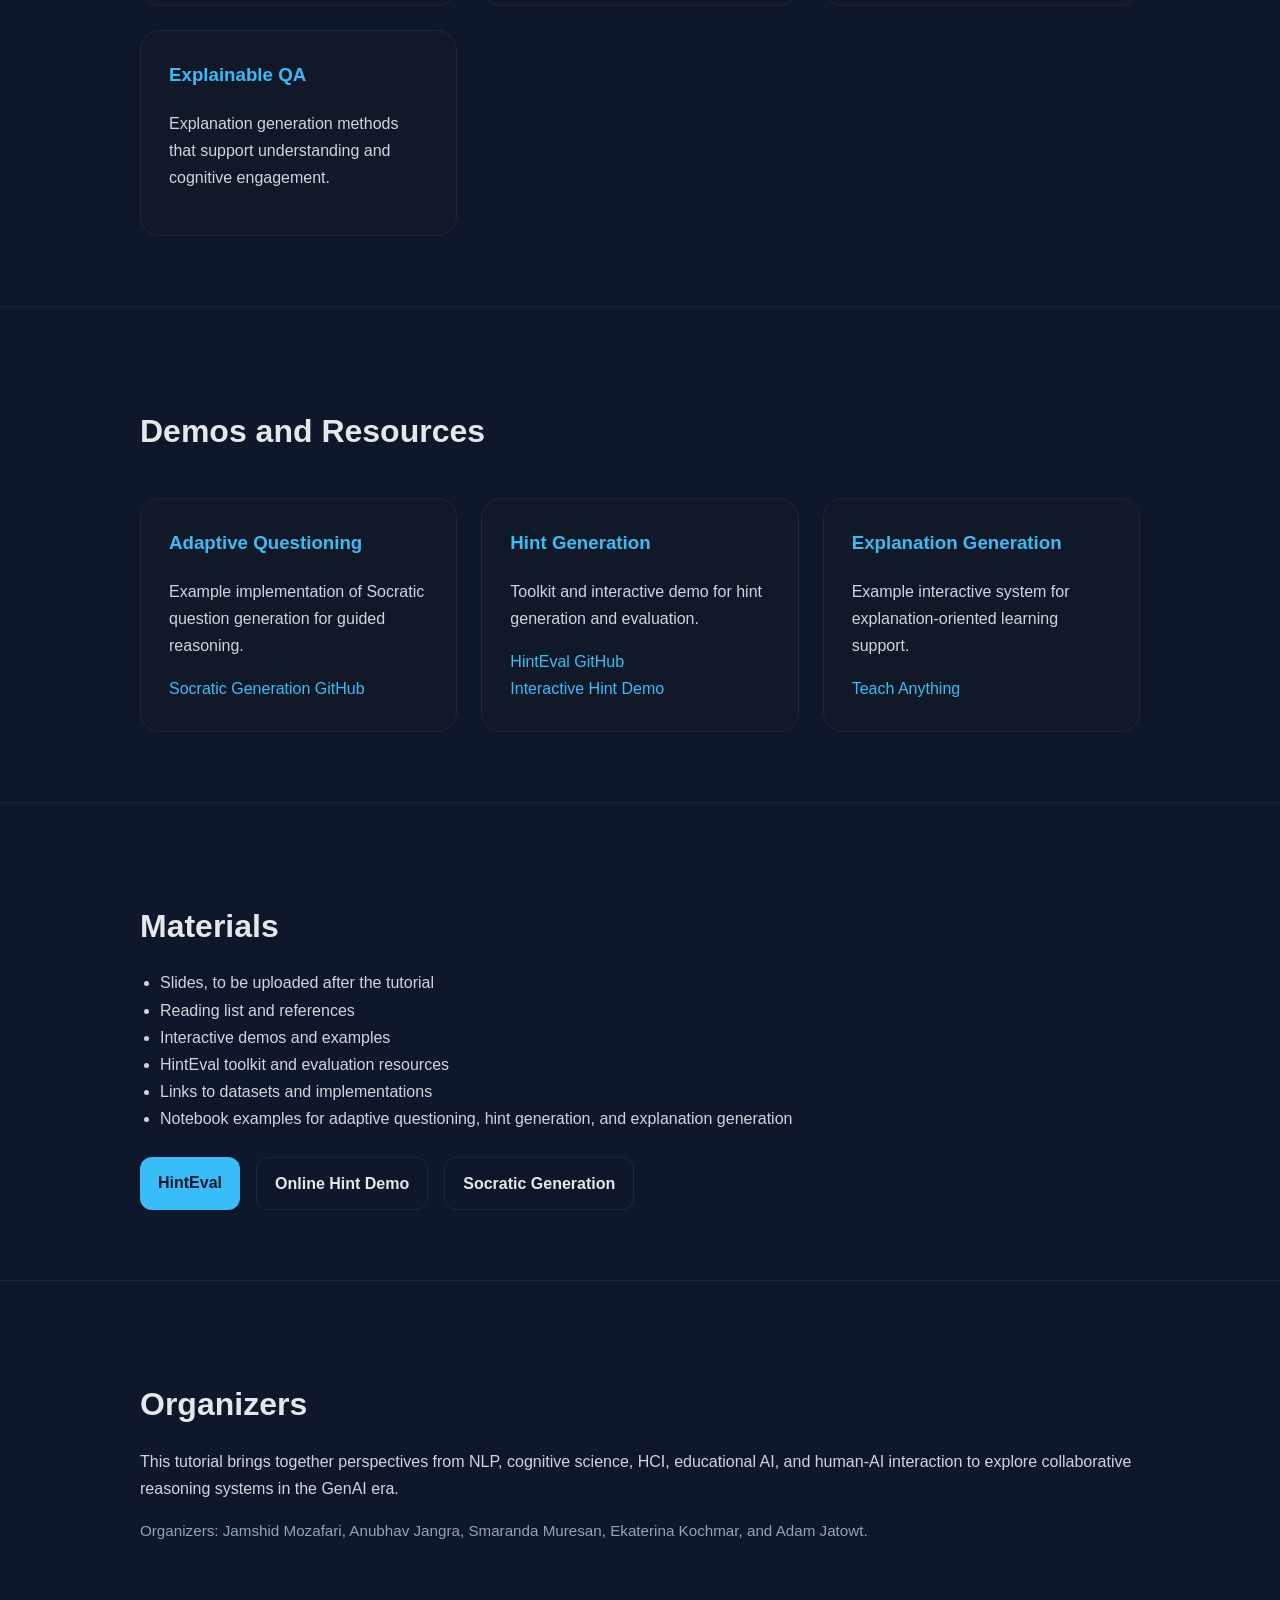
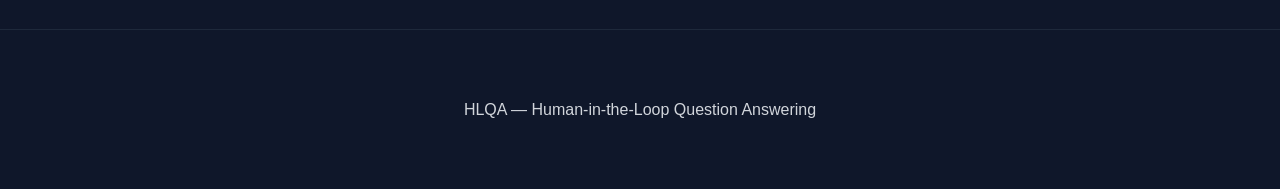
==== commit 6281b7b3: "Update index.html" ====
--- a/index.html
+++ b/index.html
@@ -3,378 +3,202 @@
 <head>
   <meta charset="UTF-8" />
   <meta name="viewport" content="width=device-width, initial-scale=1.0" />
-  <title>HLQA — Human-in-the-Loop Question Answering</title>
-  <link rel="preconnect" href="https://fonts.googleapis.com">
-  <link rel="preconnect" href="https://fonts.gstatic.com" crossorigin>
-  <link href="https://fonts.googleapis.com/css2?family=Inter:wght@400;500;600;700;800&display=swap" rel="stylesheet">
-
+  <title>HLQA: Human-in-the-Loop Question Answering</title>
   <style>
     :root {
-      --bg: #0b1120;
-      --surface: #111827;
-      --surface-2: #172033;
-      --border: #22304a;
+      --bg: #0f172a;
+      --card: #111827;
       --text: #e5e7eb;
       --muted: #94a3b8;
       --accent: #38bdf8;
-      --accent-soft: rgba(56,189,248,0.12);
-      --max-width: 1100px;
-    }
-
-    * {
-      box-sizing: border-box;
-    }
-
-    html {
-      scroll-behavior: smooth;
-    }
+      --border: #1e293b;
+    }
+
+    * { box-sizing: border-box; }
 
     body {
       margin: 0;
-      font-family: 'Inter', sans-serif;
-      background: linear-gradient(180deg, #0b1120 0%, #0f172a 100%);
+      font-family: Inter, Arial, sans-serif;
+      background: var(--bg);
       color: var(--text);
-      line-height: 1.75;
-    }
-
-    a {
+      line-height: 1.7;
+    }
+
+    a { color: var(--accent); text-decoration: none; }
+    a:hover { text-decoration: underline; }
+
+    .container {
+      width: min(1000px, 92%);
+      margin: 0 auto;
+    }
+
+    header {
+      padding: 100px 0 80px;
+      border-bottom: 1px solid var(--border);
+      background: linear-gradient(180deg, #0f172a 0%, #111827 100%);
+    }
+
+    .hero-title {
+      font-size: clamp(2.5rem, 5vw, 4.5rem);
+      line-height: 1.1;
+      margin-bottom: 1rem;
+      font-weight: 800;
+    }
+
+    .hero-subtitle {
+      color: var(--muted);
+      font-size: 1.2rem;
+      max-width: 800px;
+    }
+
+    .badge {
+      display: inline-block;
+      padding: 8px 14px;
+      border: 1px solid var(--border);
+      border-radius: 999px;
+      margin-bottom: 1.5rem;
       color: var(--accent);
-      text-decoration: none;
-    }
-
-    a:hover {
-      text-decoration: underline;
-    }
-
-    .container {
-      width: min(var(--max-width), 92%);
-      margin: 0 auto;
-    }
-
-    nav {
-      position: sticky;
-      top: 0;
-      z-index: 20;
-      backdrop-filter: blur(10px);
-      background: rgba(11,17,32,0.85);
-      border-bottom: 1px solid rgba(255,255,255,0.05);
-    }
-
-    .nav-inner {
-      display: flex;
-      justify-content: space-between;
-      align-items: center;
-      padding: 18px 0;
-    }
-
-    .brand {
-      font-weight: 800;
-      letter-spacing: -0.02em;
-    }
-
-    .nav-links {
-      display: flex;
-      gap: 20px;
-      flex-wrap: wrap;
-    }
-
-    .nav-links a {
-      color: var(--muted);
-      font-size: 0.95rem;
-    }
-
-    .hero {
-      padding: 120px 0 90px;
-    }
-
-    .badge {
-      display: inline-flex;
-      align-items: center;
-      gap: 8px;
-      background: var(--accent-soft);
-      border: 1px solid rgba(56,189,248,0.2);
-      color: var(--accent);
-      padding: 10px 16px;
-      border-radius: 999px;
       font-size: 0.9rem;
-      margin-bottom: 24px;
-    }
-
-    h1 {
-      font-size: clamp(3rem, 6vw, 5.5rem);
-      line-height: 1;
-      letter-spacing: -0.05em;
-      margin: 0 0 24px;
-      max-width: 900px;
-    }
-
-    .hero p {
-      max-width: 820px;
-      color: var(--muted);
-      font-size: 1.18rem;
-    }
-
-    .hero-buttons {
-      margin-top: 36px;
-      display: flex;
-      gap: 16px;
-      flex-wrap: wrap;
-    }
-
-    .button {
-      display: inline-flex;
-      align-items: center;
-      justify-content: center;
-      padding: 14px 20px;
-      border-radius: 14px;
-      font-weight: 700;
-      transition: 0.2s ease;
-    }
-
-    .button.primary {
-      background: var(--accent);
-      color: #081018;
-    }
-
-    .button.secondary {
-      border: 1px solid var(--border);
-      color: var(--text);
-      background: rgba(255,255,255,0.02);
-    }
-
-    .button:hover {
-      transform: translateY(-2px);
-      text-decoration: none;
+      background: rgba(56, 189, 248, 0.08);
     }
 
     section {
-      padding: 90px 0;
-      border-top: 1px solid rgba(255,255,255,0.05);
-    }
-
-    h2 {
-      font-size: 2.3rem;
-      letter-spacing: -0.03em;
-      margin-bottom: 18px;
-    }
-
-    .section-intro {
-      color: var(--muted);
-      max-width: 780px;
-      margin-bottom: 48px;
-    }
-
-    .cards {
+      padding: 70px 0;
+      border-bottom: 1px solid var(--border);
+    }
+
+    h2 { font-size: 2rem; margin-bottom: 1rem; }
+    p { color: #d1d5db; }
+
+    .grid {
       display: grid;
       grid-template-columns: repeat(auto-fit, minmax(250px, 1fr));
       gap: 24px;
-    }
-
-    .card {
-      background: linear-gradient(180deg, rgba(255,255,255,0.02), rgba(255,255,255,0.01));
-      border: 1px solid var(--border);
-      border-radius: 24px;
-      padding: 30px;
-      transition: 0.2s ease;
-    }
-
-    .card:hover {
-      transform: translateY(-4px);
-      border-color: rgba(56,189,248,0.25);
-    }
-
-    .card h3 {
-      margin-top: 0;
-      margin-bottom: 14px;
-      font-size: 1.2rem;
-      color: var(--accent);
-    }
-
-    .card p {
-      color: var(--muted);
-      margin-bottom: 0;
-    }
-
-    .pipeline {
-      display: grid;
-      grid-template-columns: repeat(3, 1fr);
-      gap: 24px;
-      margin-top: 42px;
-    }
-
-    .pipeline-step {
-      background: var(--surface);
-      border: 1px solid var(--border);
-      border-radius: 24px;
-      padding: 30px;
-      position: relative;
-    }
-
-    .pipeline-step span {
-      display: inline-block;
-      margin-bottom: 18px;
-      font-size: 0.9rem;
-      color: var(--accent);
-      font-weight: 700;
-      letter-spacing: 0.04em;
-    }
-
-    .pipeline-step h3 {
-      margin: 0 0 14px;
-      font-size: 1.3rem;
-    }
-
-    .pipeline-step p {
-      color: var(--muted);
-      margin: 0;
-    }
-
-    .resource-list {
-      display: grid;
-      gap: 20px;
-    }
-
-    .resource {
-      background: var(--surface);
+      margin-top: 40px;
+    }
+
+    .card, .step {
+      background: var(--card);
       border: 1px solid var(--border);
       border-radius: 20px;
-      padding: 24px;
-    }
-
-    .resource h3 {
-      margin-top: 0;
+      padding: 28px;
+    }
+
+    .card { transition: transform 0.2s ease; }
+    .card:hover { transform: translateY(-4px); }
+    .card h3, .step h3 { margin-top: 0; color: var(--accent); }
+
+    .pipeline {
+      display: flex;
+      flex-wrap: wrap;
+      gap: 18px;
+      align-items: center;
+      margin-top: 40px;
+    }
+
+    .step {
+      flex: 1 1 250px;
+      min-width: 220px;
+    }
+
+    .arrow {
+      font-size: 2rem;
       color: var(--accent);
     }
 
-    .resource p {
-      color: var(--muted);
-    }
+    ul { padding-left: 20px; color: #d1d5db; }
 
     footer {
-      padding: 60px 0;
+      padding: 50px 0;
       text-align: center;
       color: var(--muted);
     }
 
-    @media (max-width: 900px) {
-      .pipeline {
-        grid-template-columns: 1fr;
-      }
-
-      h1 {
-        font-size: 3.2rem;
-      }
+    .links {
+      display: flex;
+      flex-wrap: wrap;
+      gap: 16px;
+      margin-top: 24px;
+    }
+
+    .button {
+      display: inline-block;
+      padding: 12px 18px;
+      border-radius: 12px;
+      background: var(--accent);
+      color: #0f172a;
+      font-weight: 700;
+    }
+
+    .button.secondary {
+      background: transparent;
+      color: var(--text);
+      border: 1px solid var(--border);
+    }
+
+    .small {
+      color: var(--muted);
+      font-size: 0.95rem;
     }
   </style>
 </head>
 <body>
-
-  <nav>
-    <div class="container nav-inner">
-      <div class="brand">HLQA Tutorial</div>
-
-      <div class="nav-links">
-        <a href="#overview">Overview</a>
-        <a href="#pipeline">Pipeline</a>
-        <a href="#topics">Topics</a>
-        <a href="#resources">Resources</a>
-      </div>
-    </div>
-  </nav>
-
-  <header class="hero">
-    <div class="container">
-      <div class="badge">EMNLP Tutorial • Human-Centered QA</div>
-
-      <h1>
-        Human-in-the-Loop Question Answering
-      </h1>
-
+  <header>
+    <div class="container">
+      <div class="badge">EMNLP Tutorial</div>
+      <h1 class="hero-title">HLQA: Human-in-the-Loop Question Answering</h1>
+      <p class="hero-subtitle">
+        Collaborative reasoning and human-centered question answering in the GenAI era.
+      </p>
+
+      <div class="links">
+        <a class="button" href="#overview">Overview</a>
+        <a class="button secondary" href="#materials">Materials</a>
+        <a class="button secondary" href="#demos">Demos</a>
+      </div>
+    </div>
+  </header>
+
+  <section id="overview">
+    <div class="container">
+      <h2>Overview</h2>
       <p>
-        A collaborative reasoning perspective for question answering systems that support
-        human thinking through adaptive questioning, guided hints, and reflective explanations.
-      </p>
-
-      <div class="hero-buttons">
-        <a class="button primary" href="#overview">Explore Tutorial</a>
-        <a class="button secondary" href="#resources">Open Resources</a>
-      </div>
-    </div>
-  </header>
-
-  <section id="overview">
-    <div class="container">
-      <h2>Overview</h2>
-
-      <p class="section-intro">
-        Human-in-the-Loop Question Answering (HLQA) is a design perspective that places
-        human reasoning, reflection, and cognitive engagement at the center of question answering systems.
+        Human-in-the-Loop Question Answering (HLQA) is a design perspective that places human reasoning,
+        reflection, and cognitive engagement at the center of question answering systems.
         Rather than treating QA as a one-step answer delivery task, HLQA reframes interaction with AI systems
         as an adaptive collaborative reasoning process.
       </p>
 
-      <div class="cards">
-        <div class="card">
-          <h3>Human-Centered QA</h3>
-          <p>
-            Reframing question answering from direct answer delivery into collaborative reasoning support.
-          </p>
-        </div>
-
-        <div class="card">
-          <h3>Collaborative Reasoning</h3>
-          <p>
-            Supporting users through adaptive interactions that sustain engagement and reflection.
-          </p>
-        </div>
-
-        <div class="card">
-          <h3>Cognitive Support</h3>
-          <p>
-            Designing AI systems that help users think with AI systems rather than depend on them.
-          </p>
-        </div>
-      </div>
-    </div>
-  </section>
-
-  <section id="pipeline">
-    <div class="container">
-      <h2>Adaptive Interaction Process</h2>
-
-      <p class="section-intro">
-        HLQA integrates complementary reasoning-support mechanisms that can be used adaptively
-        depending on user responses, reasoning progress, and interaction context.
-      </p>
-
       <div class="pipeline">
-        <div class="pipeline-step">
-          <span>STEP 1</span>
+        <div class="step">
           <h3>Adaptive Questioning</h3>
           <p>
-            Generate adaptive or Socratic questions that stimulate reasoning based on users’
-            goals, expertise, and cognitive needs.
-          </p>
-        </div>
-
-        <div class="pipeline-step">
-          <span>STEP 2</span>
+            Systems generate adaptive or Socratic questions that encourage users to actively reason about problems.
+          </p>
+        </div>
+
+        <div class="arrow">→</div>
+
+        <div class="step">
           <h3>Hint Generation</h3>
           <p>
-            Provide progressively informative hints that scaffold intermediate reasoning
-            without directly revealing final answers.
-          </p>
-        </div>
-
-        <div class="pipeline-step">
-          <span>STEP 3</span>
+            Systems provide progressively informative guidance that scaffolds intermediate reasoning steps.
+          </p>
+        </div>
+
+        <div class="arrow">→</div>
+
+        <div class="step">
           <h3>Explanation Generation</h3>
           <p>
-            Reinforce understanding and reflection through explanations that consolidate
-            reasoning and long-term cognitive engagement.
-          </p>
-        </div>
-      </div>
+            Systems reinforce understanding and reflection rather than merely presenting final answers.
+          </p>
+        </div>
+      </div>
+
+      <p class="small">
+        These mechanisms can be used sequentially or adaptively depending on user responses and learning needs.
+      </p>
     </div>
   </section>
 
@@ -382,11 +206,18 @@
     <div class="container">
       <h2>Tutorial Topics</h2>
 
-      <div class="cards">
+      <div class="grid">
+        <div class="card">
+          <h3>Collaborative QA</h3>
+          <p>
+            Reframing QA from answer delivery into interactive reasoning support.
+          </p>
+        </div>
+
         <div class="card">
           <h3>Socratic Interaction</h3>
           <p>
-            Adaptive questioning strategies for stimulating critical thinking and reflective reasoning.
+            Adaptive questioning strategies for stimulating critical thinking and reflection.
           </p>
         </div>
 
@@ -403,71 +234,74 @@
             Explanation generation methods that support understanding and cognitive engagement.
           </p>
         </div>
-
-        <div class="card">
-          <h3>Human-AI Collaboration</h3>
-          <p>
-            Cognitive support, interaction design, and collaborative reasoning systems in the GenAI era.
-          </p>
-        </div>
-      </div>
-    </div>
-  </section>
-
-  <section id="resources">
-    <div class="container">
-      <h2>Open Resources</h2>
-
-      <p class="section-intro">
-        The tutorial repository and webpage will include demos, reading lists, implementation resources,
-        notebook examples, and open-source tools related to HLQA.
-      </p>
-
-      <div class="resource-list">
-        <div class="resource">
+      </div>
+    </div>
+  </section>
+
+  <section id="demos">
+    <div class="container">
+      <h2>Demos and Resources</h2>
+      <div class="grid">
+        <div class="card">
           <h3>Adaptive Questioning</h3>
-          <p>
-            Socratic question generation examples for collaborative reasoning support.
-          </p>
-          <a href="https://github.com/eth-nlped/socratic-generation">
-            github.com/eth-nlped/socratic-generation
-          </a>
-        </div>
-
-        <div class="resource">
-          <h3>Hint Generation and Evaluation</h3>
-          <p>
-            HintEval toolkit and interactive demos for generating and evaluating guided reasoning support.
-          </p>
-          <a href="https://github.com/DataScienceUIBK/HintEval">
-            github.com/DataScienceUIBK/HintEval
-          </a>
-          <br /><br />
-          <a href="https://hints.ds-informatik.uibk.ac.at/">
-            hints.ds-informatik.uibk.ac.at
-          </a>
-        </div>
-
-        <div class="resource">
+          <p>Example implementation of Socratic question generation for guided reasoning.</p>
+          <a href="https://github.com/eth-nlped/socratic-generation">Socratic Generation GitHub</a>
+        </div>
+
+        <div class="card">
+          <h3>Hint Generation</h3>
+          <p>Toolkit and interactive demo for hint generation and evaluation.</p>
+          <a href="https://github.com/DataScienceUIBK/HintEval">HintEval GitHub</a><br />
+          <a href="https://hints.ds-informatik.uibk.ac.at/">Interactive Hint Demo</a>
+        </div>
+
+        <div class="card">
           <h3>Explanation Generation</h3>
-          <p>
-            Interactive examples of explanation-oriented systems for learning and reflection.
-          </p>
-          <a href="https://www.teach-anything.com/">
-            www.teach-anything.com
-          </a>
-        </div>
-      </div>
+          <p>Example interactive system for explanation-oriented learning support.</p>
+          <a href="https://www.teach-anything.com/">Teach Anything</a>
+        </div>
+      </div>
+    </div>
+  </section>
+
+  <section id="materials">
+    <div class="container">
+      <h2>Materials</h2>
+
+      <ul>
+        <li>Slides, to be uploaded after the tutorial</li>
+        <li>Reading list and references</li>
+        <li>Interactive demos and examples</li>
+        <li>HintEval toolkit and evaluation resources</li>
+        <li>Links to datasets and implementations</li>
+        <li>Notebook examples for adaptive questioning, hint generation, and explanation generation</li>
+      </ul>
+
+      <div class="links">
+        <a class="button" href="https://github.com/DataScienceUIBK/HintEval">HintEval</a>
+        <a class="button secondary" href="https://hints.ds-informatik.uibk.ac.at/">Online Hint Demo</a>
+        <a class="button secondary" href="https://github.com/eth-nlped/socratic-generation">Socratic Generation</a>
+      </div>
+    </div>
+  </section>
+
+  <section id="organizers">
+    <div class="container">
+      <h2>Organizers</h2>
+      <p>
+        This tutorial brings together perspectives from NLP, cognitive science, HCI, educational AI,
+        and human-AI interaction to explore collaborative reasoning systems in the GenAI era.
+      </p>
+      <p class="small">
+        Organizers: Jamshid Mozafari, Anubhav Jangra, Smaranda Muresan, Ekaterina Kochmar, and Adam Jatowt.
+      </p>
     </div>
   </section>
 
   <footer>
     <div class="container">
-      <p>
-        HLQA — Human-in-the-Loop Question Answering
-      </p>
+      <p>HLQA — Human-in-the-Loop Question Answering</p>
     </div>
   </footer>
-
 </body>
 </html>
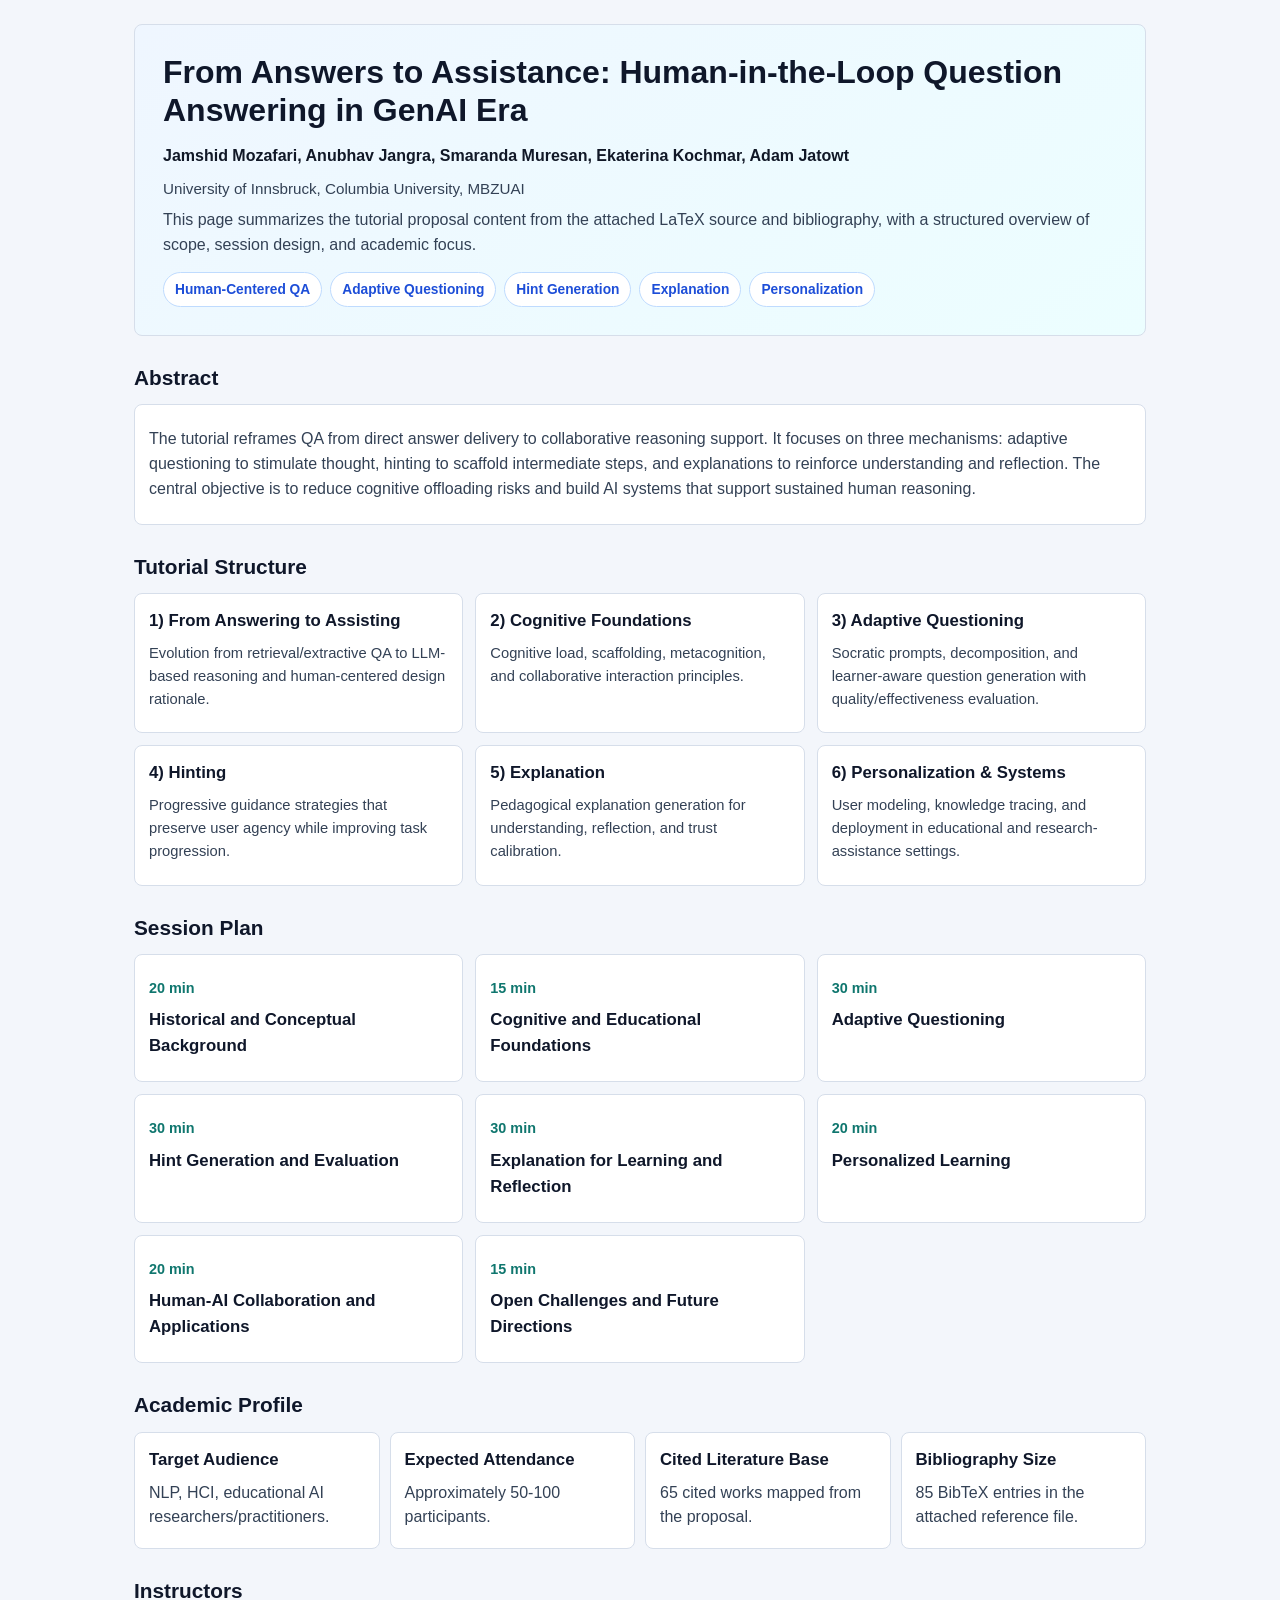
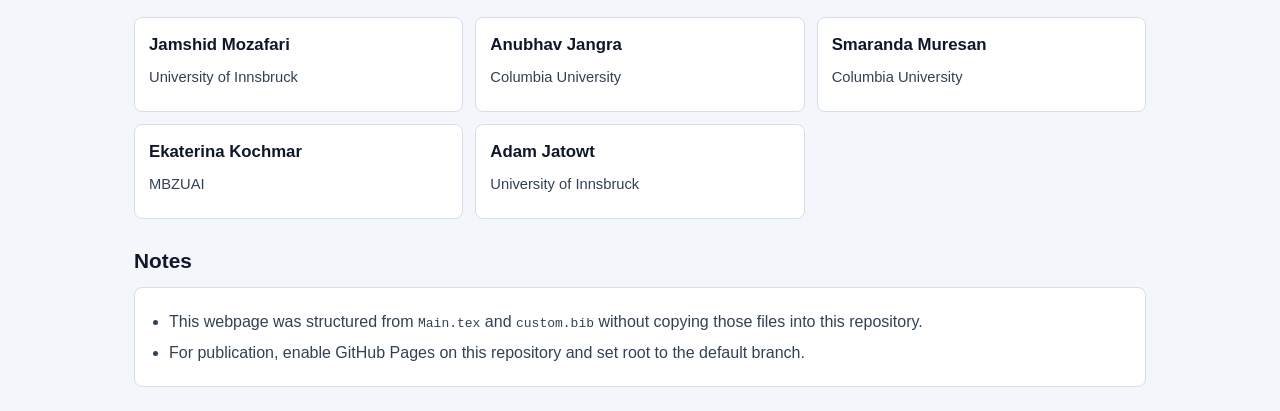
==== commit 94663b7c: "update files" ====
--- a/index.html
+++ b/index.html
@@ -1,307 +1,155 @@
-<!DOCTYPE html>
+<!doctype html>
 <html lang="en">
 <head>
-  <meta charset="UTF-8" />
-  <meta name="viewport" content="width=device-width, initial-scale=1.0" />
-  <title>HLQA: Human-in-the-Loop Question Answering</title>
+  <meta charset="utf-8">
+  <meta name="viewport" content="width=device-width, initial-scale=1">
+  <title>HLQA Tutorial Proposal</title>
+  <meta name="description" content="From Answers to Assistance: Human-in-the-Loop Question Answering in GenAI Era">
   <style>
     :root {
-      --bg: #0f172a;
-      --card: #111827;
-      --text: #e5e7eb;
-      --muted: #94a3b8;
-      --accent: #38bdf8;
-      --border: #1e293b;
+      --bg: #f3f6fb;
+      --paper: #ffffff;
+      --ink: #0f172a;
+      --muted: #334155;
+      --line: #d6deea;
+      --primary: #1d4ed8;
+      --accent: #0f766e;
     }
-
     * { box-sizing: border-box; }
-
     body {
       margin: 0;
-      font-family: Inter, Arial, sans-serif;
+      font-family: "Inter", "Segoe UI", Arial, sans-serif;
+      color: var(--ink);
       background: var(--bg);
-      color: var(--text);
-      line-height: 1.7;
+      line-height: 1.55;
     }
-
-    a { color: var(--accent); text-decoration: none; }
-    a:hover { text-decoration: underline; }
-
-    .container {
-      width: min(1000px, 92%);
-      margin: 0 auto;
+    .container { max-width: 1060px; margin: 0 auto; padding: 24px; }
+    .hero {
+      background: linear-gradient(145deg, #eff6ff 0%, #ecfeff 100%);
+      border: 1px solid var(--line);
+      border-radius: 8px;
+      padding: 28px;
     }
-
-    header {
-      padding: 100px 0 80px;
-      border-bottom: 1px solid var(--border);
-      background: linear-gradient(180deg, #0f172a 0%, #111827 100%);
+    h1 { margin: 0; font-size: clamp(1.6rem, 2.5vw, 2.4rem); line-height: 1.2; }
+    h2 { font-size: 1.3rem; margin: 26px 0 10px; }
+    h3 { font-size: 1.05rem; margin: 0 0 8px; }
+    p { margin: 8px 0; color: var(--muted); }
+    .authors { margin-top: 14px; color: #111827; font-weight: 600; }
+    .affiliation { font-size: 0.95rem; }
+    .chips { margin-top: 14px; display: flex; flex-wrap: wrap; gap: 8px; }
+    .chip {
+      background: #fff;
+      border: 1px solid #bfdbfe;
+      color: var(--primary);
+      border-radius: 999px;
+      padding: 6px 11px;
+      font-size: 0.86rem;
+      font-weight: 600;
     }
-
-    .hero-title {
-      font-size: clamp(2.5rem, 5vw, 4.5rem);
-      line-height: 1.1;
-      margin-bottom: 1rem;
-      font-weight: 800;
-    }
-
-    .hero-subtitle {
-      color: var(--muted);
-      font-size: 1.2rem;
-      max-width: 800px;
-    }
-
-    .badge {
-      display: inline-block;
-      padding: 8px 14px;
-      border: 1px solid var(--border);
-      border-radius: 999px;
-      margin-bottom: 1.5rem;
-      color: var(--accent);
-      font-size: 0.9rem;
-      background: rgba(56, 189, 248, 0.08);
-    }
-
-    section {
-      padding: 70px 0;
-      border-bottom: 1px solid var(--border);
-    }
-
-    h2 { font-size: 2rem; margin-bottom: 1rem; }
-    p { color: #d1d5db; }
-
     .grid {
       display: grid;
-      grid-template-columns: repeat(auto-fit, minmax(250px, 1fr));
-      gap: 24px;
-      margin-top: 40px;
+      grid-template-columns: repeat(auto-fit, minmax(260px, 1fr));
+      gap: 12px;
     }
-
-    .card, .step {
-      background: var(--card);
-      border: 1px solid var(--border);
-      border-radius: 20px;
-      padding: 28px;
+    .card {
+      background: var(--paper);
+      border: 1px solid var(--line);
+      border-radius: 8px;
+      padding: 14px;
     }
-
-    .card { transition: transform 0.2s ease; }
-    .card:hover { transform: translateY(-4px); }
-    .card h3, .step h3 { margin-top: 0; color: var(--accent); }
-
-    .pipeline {
-      display: flex;
-      flex-wrap: wrap;
-      gap: 18px;
-      align-items: center;
-      margin-top: 40px;
+    .duration { color: var(--accent); font-weight: 700; font-size: 0.9rem; }
+    .meta {
+      display: grid;
+      grid-template-columns: repeat(auto-fit, minmax(180px, 1fr));
+      gap: 10px;
+      margin-top: 10px;
     }
-
-    .step {
-      flex: 1 1 250px;
-      min-width: 220px;
-    }
-
-    .arrow {
-      font-size: 2rem;
-      color: var(--accent);
-    }
-
-    ul { padding-left: 20px; color: #d1d5db; }
-
-    footer {
-      padding: 50px 0;
-      text-align: center;
-      color: var(--muted);
-    }
-
-    .links {
-      display: flex;
-      flex-wrap: wrap;
-      gap: 16px;
-      margin-top: 24px;
-    }
-
-    .button {
-      display: inline-block;
-      padding: 12px 18px;
-      border-radius: 12px;
-      background: var(--accent);
-      color: #0f172a;
-      font-weight: 700;
-    }
-
-    .button.secondary {
-      background: transparent;
-      color: var(--text);
-      border: 1px solid var(--border);
-    }
-
-    .small {
-      color: var(--muted);
-      font-size: 0.95rem;
-    }
+    .meta .card p { margin: 4px 0; }
+    ul { margin: 8px 0 0; padding-left: 20px; color: var(--muted); }
+    li { margin: 6px 0; }
+    .small { font-size: 0.92rem; }
+    a { color: var(--primary); }
   </style>
 </head>
 <body>
-  <header>
-    <div class="container">
-      <div class="badge">EMNLP Tutorial</div>
-      <h1 class="hero-title">HLQA: Human-in-the-Loop Question Answering</h1>
-      <p class="hero-subtitle">
-        Collaborative reasoning and human-centered question answering in the GenAI era.
-      </p>
+  <main class="container">
+    <section class="hero">
+      <h1>From Answers to Assistance: Human-in-the-Loop Question Answering in GenAI Era</h1>
+      <p class="authors">Jamshid Mozafari, Anubhav Jangra, Smaranda Muresan, Ekaterina Kochmar, Adam Jatowt</p>
+      <p class="affiliation">University of Innsbruck, Columbia University, MBZUAI</p>
+      <p>This page summarizes the tutorial proposal content from the attached LaTeX source and bibliography, with a structured overview of scope, session design, and academic focus.</p>
+      <div class="chips">
+        <span class="chip">Human-Centered QA</span>
+        <span class="chip">Adaptive Questioning</span>
+        <span class="chip">Hint Generation</span>
+        <span class="chip">Explanation</span>
+        <span class="chip">Personalization</span>
+      </div>
+    </section>
 
-      <div class="links">
-        <a class="button" href="#overview">Overview</a>
-        <a class="button secondary" href="#materials">Materials</a>
-        <a class="button secondary" href="#demos">Demos</a>
+    <section>
+      <h2>Abstract</h2>
+      <div class="card">
+        <p>The tutorial reframes QA from direct answer delivery to collaborative reasoning support. It focuses on three mechanisms: adaptive questioning to stimulate thought, hinting to scaffold intermediate steps, and explanations to reinforce understanding and reflection. The central objective is to reduce cognitive offloading risks and build AI systems that support sustained human reasoning.</p>
       </div>
-    </div>
-  </header>
+    </section>
 
-  <section id="overview">
-    <div class="container">
-      <h2>Overview</h2>
-      <p>
-        Human-in-the-Loop Question Answering (HLQA) is a design perspective that places human reasoning,
-        reflection, and cognitive engagement at the center of question answering systems.
-        Rather than treating QA as a one-step answer delivery task, HLQA reframes interaction with AI systems
-        as an adaptive collaborative reasoning process.
-      </p>
+    <section>
+      <h2>Tutorial Structure</h2>
+      <div class="grid">
+        <article class="card"><h3>1) From Answering to Assisting</h3><p class="small">Evolution from retrieval/extractive QA to LLM-based reasoning and human-centered design rationale.</p></article>
+        <article class="card"><h3>2) Cognitive Foundations</h3><p class="small">Cognitive load, scaffolding, metacognition, and collaborative interaction principles.</p></article>
+        <article class="card"><h3>3) Adaptive Questioning</h3><p class="small">Socratic prompts, decomposition, and learner-aware question generation with quality/effectiveness evaluation.</p></article>
+        <article class="card"><h3>4) Hinting</h3><p class="small">Progressive guidance strategies that preserve user agency while improving task progression.</p></article>
+        <article class="card"><h3>5) Explanation</h3><p class="small">Pedagogical explanation generation for understanding, reflection, and trust calibration.</p></article>
+        <article class="card"><h3>6) Personalization & Systems</h3><p class="small">User modeling, knowledge tracing, and deployment in educational and research-assistance settings.</p></article>
+      </div>
+    </section>
 
-      <div class="pipeline">
-        <div class="step">
-          <h3>Adaptive Questioning</h3>
-          <p>
-            Systems generate adaptive or Socratic questions that encourage users to actively reason about problems.
-          </p>
-        </div>
+    <section>
+      <h2>Session Plan</h2>
+      <div class="grid">
+        <article class="card"><p class="duration">20 min</p><h3>Historical and Conceptual Background</h3></article>
+        <article class="card"><p class="duration">15 min</p><h3>Cognitive and Educational Foundations</h3></article>
+        <article class="card"><p class="duration">30 min</p><h3>Adaptive Questioning</h3></article>
+        <article class="card"><p class="duration">30 min</p><h3>Hint Generation and Evaluation</h3></article>
+        <article class="card"><p class="duration">30 min</p><h3>Explanation for Learning and Reflection</h3></article>
+        <article class="card"><p class="duration">20 min</p><h3>Personalized Learning</h3></article>
+        <article class="card"><p class="duration">20 min</p><h3>Human-AI Collaboration and Applications</h3></article>
+        <article class="card"><p class="duration">15 min</p><h3>Open Challenges and Future Directions</h3></article>
+      </div>
+    </section>
 
-        <div class="arrow">→</div>
+    <section>
+      <h2>Academic Profile</h2>
+      <div class="meta">
+        <article class="card"><h3>Target Audience</h3><p>NLP, HCI, educational AI researchers/practitioners.</p></article>
+        <article class="card"><h3>Expected Attendance</h3><p>Approximately 50-100 participants.</p></article>
+        <article class="card"><h3>Cited Literature Base</h3><p>65 cited works mapped from the proposal.</p></article>
+        <article class="card"><h3>Bibliography Size</h3><p>85 BibTeX entries in the attached reference file.</p></article>
+      </div>
+    </section>
 
-        <div class="step">
-          <h3>Hint Generation</h3>
-          <p>
-            Systems provide progressively informative guidance that scaffolds intermediate reasoning steps.
-          </p>
-        </div>
+    <section>
+      <h2>Instructors</h2>
+      <div class="grid">
+        <article class="card"><h3>Jamshid Mozafari</h3><p class="small">University of Innsbruck</p></article>
+        <article class="card"><h3>Anubhav Jangra</h3><p class="small">Columbia University</p></article>
+        <article class="card"><h3>Smaranda Muresan</h3><p class="small">Columbia University</p></article>
+        <article class="card"><h3>Ekaterina Kochmar</h3><p class="small">MBZUAI</p></article>
+        <article class="card"><h3>Adam Jatowt</h3><p class="small">University of Innsbruck</p></article>
+      </div>
+    </section>
 
-        <div class="arrow">→</div>
-
-        <div class="step">
-          <h3>Explanation Generation</h3>
-          <p>
-            Systems reinforce understanding and reflection rather than merely presenting final answers.
-          </p>
-        </div>
+    <section>
+      <h2>Notes</h2>
+      <div class="card">
+        <ul>
+          <li>This webpage was structured from <code>Main.tex</code> and <code>custom.bib</code> without copying those files into this repository.</li>
+          <li>For publication, enable GitHub Pages on this repository and set root to the default branch.</li>
+        </ul>
       </div>
-
-      <p class="small">
-        These mechanisms can be used sequentially or adaptively depending on user responses and learning needs.
-      </p>
-    </div>
-  </section>
-
-  <section id="topics">
-    <div class="container">
-      <h2>Tutorial Topics</h2>
-
-      <div class="grid">
-        <div class="card">
-          <h3>Collaborative QA</h3>
-          <p>
-            Reframing QA from answer delivery into interactive reasoning support.
-          </p>
-        </div>
-
-        <div class="card">
-          <h3>Socratic Interaction</h3>
-          <p>
-            Adaptive questioning strategies for stimulating critical thinking and reflection.
-          </p>
-        </div>
-
-        <div class="card">
-          <h3>Guided Reasoning</h3>
-          <p>
-            Hint generation and scaffolding approaches for collaborative human-AI problem solving.
-          </p>
-        </div>
-
-        <div class="card">
-          <h3>Explainable QA</h3>
-          <p>
-            Explanation generation methods that support understanding and cognitive engagement.
-          </p>
-        </div>
-      </div>
-    </div>
-  </section>
-
-  <section id="demos">
-    <div class="container">
-      <h2>Demos and Resources</h2>
-      <div class="grid">
-        <div class="card">
-          <h3>Adaptive Questioning</h3>
-          <p>Example implementation of Socratic question generation for guided reasoning.</p>
-          <a href="https://github.com/eth-nlped/socratic-generation">Socratic Generation GitHub</a>
-        </div>
-
-        <div class="card">
-          <h3>Hint Generation</h3>
-          <p>Toolkit and interactive demo for hint generation and evaluation.</p>
-          <a href="https://github.com/DataScienceUIBK/HintEval">HintEval GitHub</a><br />
-          <a href="https://hints.ds-informatik.uibk.ac.at/">Interactive Hint Demo</a>
-        </div>
-
-        <div class="card">
-          <h3>Explanation Generation</h3>
-          <p>Example interactive system for explanation-oriented learning support.</p>
-          <a href="https://www.teach-anything.com/">Teach Anything</a>
-        </div>
-      </div>
-    </div>
-  </section>
-
-  <section id="materials">
-    <div class="container">
-      <h2>Materials</h2>
-
-      <ul>
-        <li>Slides, to be uploaded after the tutorial</li>
-        <li>Reading list and references</li>
-        <li>Interactive demos and examples</li>
-        <li>HintEval toolkit and evaluation resources</li>
-        <li>Links to datasets and implementations</li>
-        <li>Notebook examples for adaptive questioning, hint generation, and explanation generation</li>
-      </ul>
-
-      <div class="links">
-        <a class="button" href="https://github.com/DataScienceUIBK/HintEval">HintEval</a>
-        <a class="button secondary" href="https://hints.ds-informatik.uibk.ac.at/">Online Hint Demo</a>
-        <a class="button secondary" href="https://github.com/eth-nlped/socratic-generation">Socratic Generation</a>
-      </div>
-    </div>
-  </section>
-
-  <section id="organizers">
-    <div class="container">
-      <h2>Organizers</h2>
-      <p>
-        This tutorial brings together perspectives from NLP, cognitive science, HCI, educational AI,
-        and human-AI interaction to explore collaborative reasoning systems in the GenAI era.
-      </p>
-      <p class="small">
-        Organizers: Jamshid Mozafari, Anubhav Jangra, Smaranda Muresan, Ekaterina Kochmar, and Adam Jatowt.
-      </p>
-    </div>
-  </section>
-
-  <footer>
-    <div class="container">
-      <p>HLQA — Human-in-the-Loop Question Answering</p>
-    </div>
-  </footer>
+    </section>
+  </main>
 </body>
 </html>
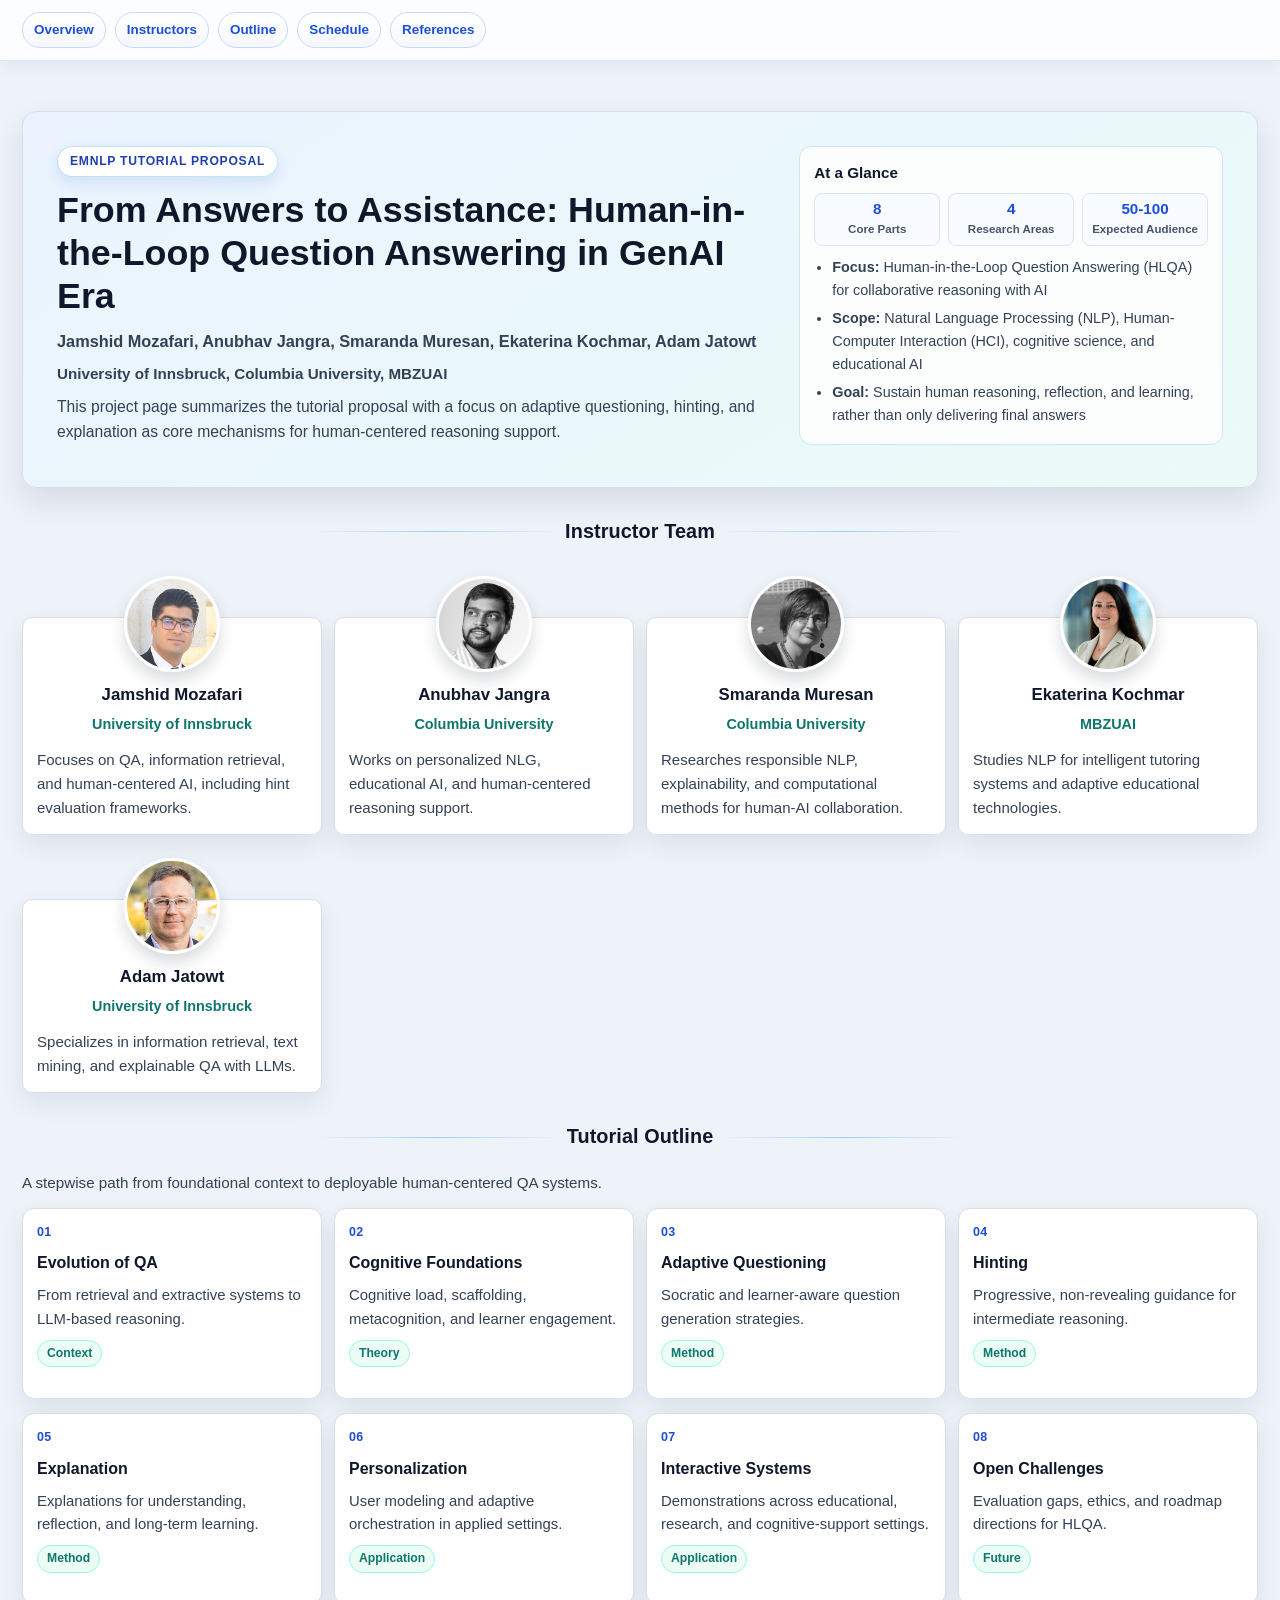
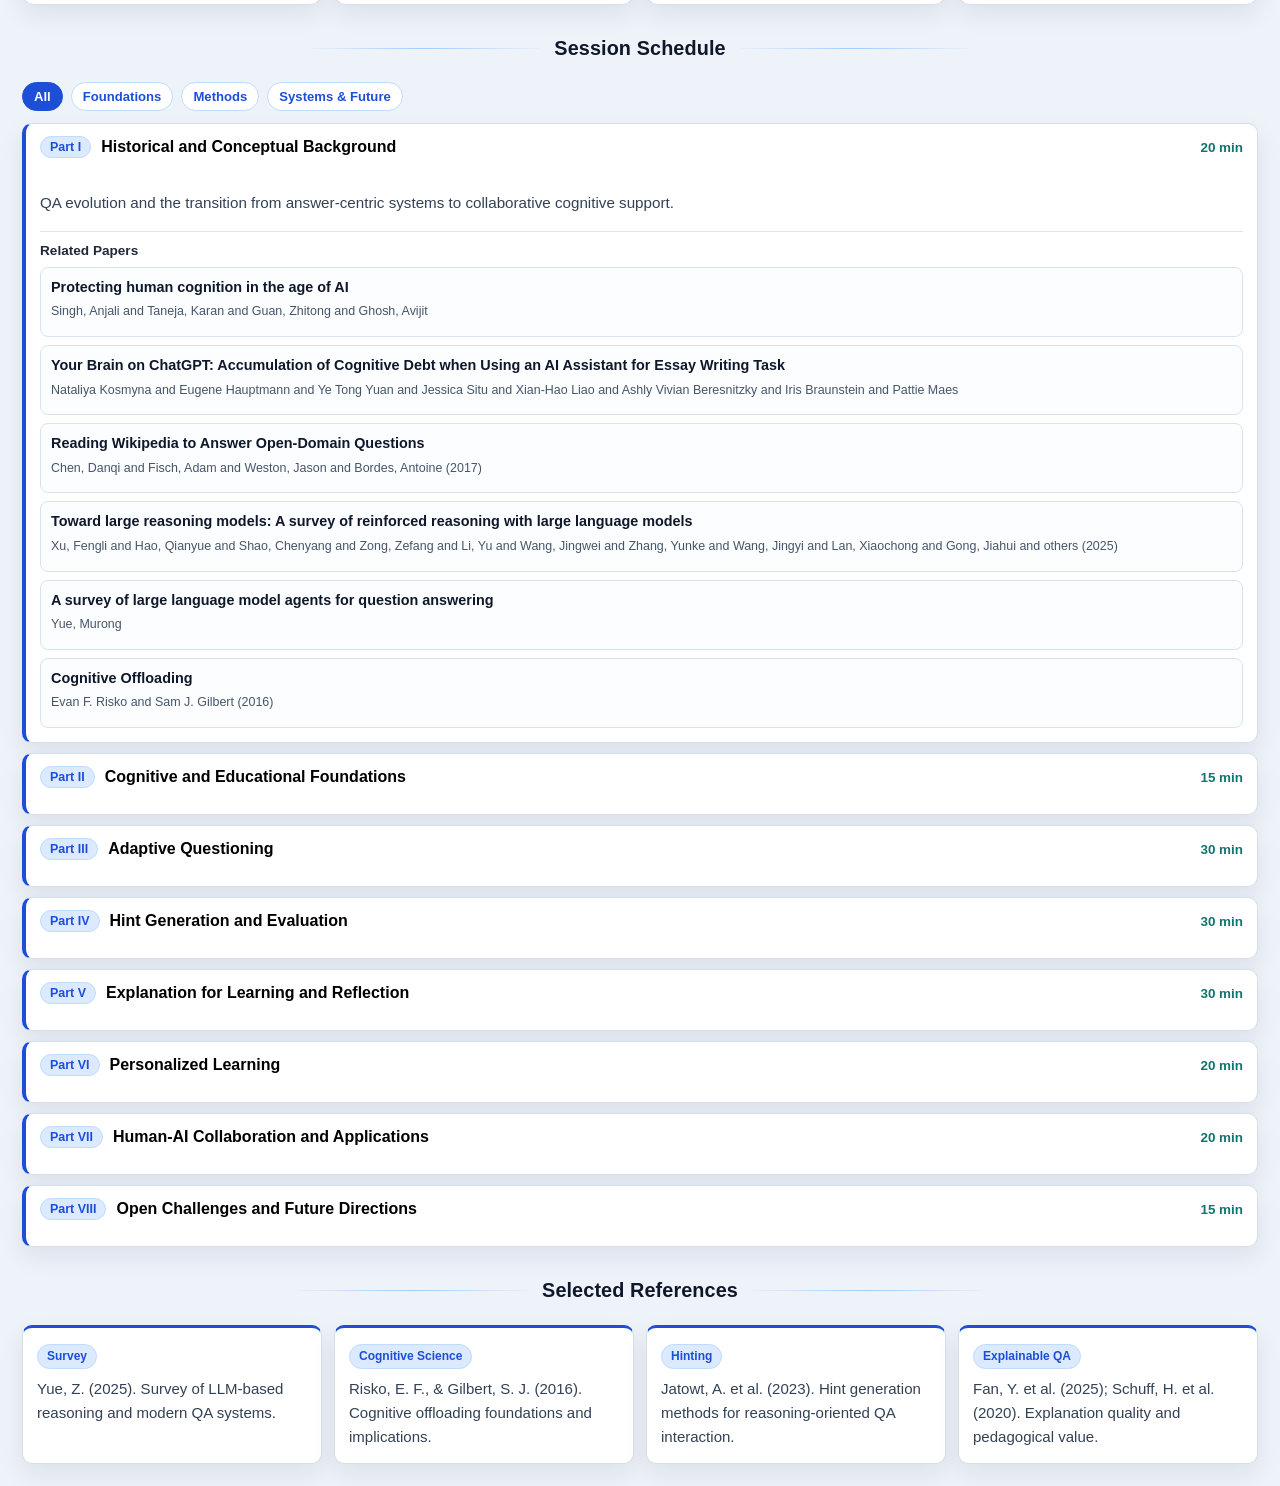
==== commit 2ea9b383: "update files" ====
--- a/index.html
+++ b/index.html
@@ -5,151 +5,418 @@
   <meta name="viewport" content="width=device-width, initial-scale=1">
   <title>HLQA Tutorial Proposal</title>
   <meta name="description" content="From Answers to Assistance: Human-in-the-Loop Question Answering in GenAI Era">
-  <style>
-    :root {
-      --bg: #f3f6fb;
-      --paper: #ffffff;
-      --ink: #0f172a;
-      --muted: #334155;
-      --line: #d6deea;
-      --primary: #1d4ed8;
-      --accent: #0f766e;
-    }
-    * { box-sizing: border-box; }
-    body {
-      margin: 0;
-      font-family: "Inter", "Segoe UI", Arial, sans-serif;
-      color: var(--ink);
-      background: var(--bg);
-      line-height: 1.55;
-    }
-    .container { max-width: 1060px; margin: 0 auto; padding: 24px; }
-    .hero {
-      background: linear-gradient(145deg, #eff6ff 0%, #ecfeff 100%);
-      border: 1px solid var(--line);
-      border-radius: 8px;
-      padding: 28px;
-    }
-    h1 { margin: 0; font-size: clamp(1.6rem, 2.5vw, 2.4rem); line-height: 1.2; }
-    h2 { font-size: 1.3rem; margin: 26px 0 10px; }
-    h3 { font-size: 1.05rem; margin: 0 0 8px; }
-    p { margin: 8px 0; color: var(--muted); }
-    .authors { margin-top: 14px; color: #111827; font-weight: 600; }
-    .affiliation { font-size: 0.95rem; }
-    .chips { margin-top: 14px; display: flex; flex-wrap: wrap; gap: 8px; }
-    .chip {
-      background: #fff;
-      border: 1px solid #bfdbfe;
-      color: var(--primary);
-      border-radius: 999px;
-      padding: 6px 11px;
-      font-size: 0.86rem;
-      font-weight: 600;
-    }
-    .grid {
-      display: grid;
-      grid-template-columns: repeat(auto-fit, minmax(260px, 1fr));
-      gap: 12px;
-    }
-    .card {
-      background: var(--paper);
-      border: 1px solid var(--line);
-      border-radius: 8px;
-      padding: 14px;
-    }
-    .duration { color: var(--accent); font-weight: 700; font-size: 0.9rem; }
-    .meta {
-      display: grid;
-      grid-template-columns: repeat(auto-fit, minmax(180px, 1fr));
-      gap: 10px;
-      margin-top: 10px;
-    }
-    .meta .card p { margin: 4px 0; }
-    ul { margin: 8px 0 0; padding-left: 20px; color: var(--muted); }
-    li { margin: 6px 0; }
-    .small { font-size: 0.92rem; }
-    a { color: var(--primary); }
-  </style>
+  <link rel="stylesheet" href="./assets/css/styles.css">
 </head>
 <body>
+  <header class="topbar">
+    <div class="topbar-inner">
+      <div class="brand"></div>
+      <nav class="nav">
+        <a href="#overview">Overview</a>
+        <a href="#instructors">Instructors</a>
+        <a href="#outline">Outline</a>
+        <a href="#schedule">Schedule</a>
+        <a href="#references">References</a>
+      </nav>
+    </div>
+  </header>
+
   <main class="container">
-    <section class="hero">
-      <h1>From Answers to Assistance: Human-in-the-Loop Question Answering in GenAI Era</h1>
-      <p class="authors">Jamshid Mozafari, Anubhav Jangra, Smaranda Muresan, Ekaterina Kochmar, Adam Jatowt</p>
-      <p class="affiliation">University of Innsbruck, Columbia University, MBZUAI</p>
-      <p>This page summarizes the tutorial proposal content from the attached LaTeX source and bibliography, with a structured overview of scope, session design, and academic focus.</p>
-      <div class="chips">
-        <span class="chip">Human-Centered QA</span>
-        <span class="chip">Adaptive Questioning</span>
-        <span class="chip">Hint Generation</span>
-        <span class="chip">Explanation</span>
-        <span class="chip">Personalization</span>
+    <section id="overview" class="hero">
+      <div class="hero-layout">
+        <div class="hero-main">
+          <div class="hero-topline">EMNLP Tutorial Proposal</div>
+          <h1 class="hero-title">From Answers to Assistance: Human-in-the-Loop Question Answering in GenAI Era</h1>
+          <p class="authors">Jamshid Mozafari, Anubhav Jangra, Smaranda Muresan, Ekaterina Kochmar, Adam Jatowt</p>
+          <p class="hero-aff">University of Innsbruck, Columbia University, MBZUAI</p>
+          <p class="hero-summary">This project page summarizes the tutorial proposal with a focus on adaptive questioning, hinting, and explanation as core mechanisms for human-centered reasoning support.</p>
+        </div>
+        <aside class="hero-side">
+          <h3>At a Glance</h3>
+          <div class="hero-metrics">
+            <div class="metric"><span class="metric-num">8</span><span class="metric-label">Core Parts</span></div>
+            <div class="metric"><span class="metric-num">4</span><span class="metric-label">Research Areas</span></div>
+            <div class="metric"><span class="metric-num">50-100</span><span class="metric-label">Expected Audience</span></div>
+          </div>
+          <ul>
+            <li><strong>Focus:</strong> Human-in-the-Loop Question Answering (HLQA) for collaborative reasoning with AI</li>
+            <li><strong>Scope:</strong> Natural Language Processing (NLP), Human-Computer Interaction (HCI), cognitive science, and educational AI</li>
+            <li><strong>Goal:</strong> Sustain human reasoning, reflection, and learning, rather than only delivering final answers</li>
+          </ul>
+        </aside>
       </div>
     </section>
 
-    <section>
-      <h2>Abstract</h2>
-      <div class="card">
-        <p>The tutorial reframes QA from direct answer delivery to collaborative reasoning support. It focuses on three mechanisms: adaptive questioning to stimulate thought, hinting to scaffold intermediate steps, and explanations to reinforce understanding and reflection. The central objective is to reduce cognitive offloading risks and build AI systems that support sustained human reasoning.</p>
+    <section id="instructors">
+      <h2>Instructor Team</h2>
+      <div class="team-grid">
+        <article class="card profile" data-url="https://www.jmozafari.com">
+          <img src="./assets/images/jm.jpg" alt="Jamshid Mozafari">
+          <div class="profile-head">
+            <div>
+              <h3>Jamshid Mozafari</h3>
+              <div class="org">University of Innsbruck</div>
+            </div>
+          </div>
+          <p>Focuses on QA, information retrieval, and human-centered AI, including hint evaluation frameworks.</p>
+        </article>
+        <article class="card profile" data-url="https://anubhav-jangra.github.io/">
+          <img src="./assets/images/aj.jpg" alt="Anubhav Jangra">
+          <div class="profile-head">
+            <div>
+              <h3>Anubhav Jangra</h3>
+              <div class="org">Columbia University</div>
+            </div>
+          </div>
+          <p>Works on personalized NLG, educational AI, and human-centered reasoning support.</p>
+        </article>
+        <article class="card profile" data-url="https://www.cs.columbia.edu/~smara/">
+          <img src="./assets/images/sm.jpg" alt="Smaranda Muresan">
+          <div class="profile-head">
+            <div>
+              <h3>Smaranda Muresan</h3>
+              <div class="org">Columbia University</div>
+            </div>
+          </div>
+          <p>Researches responsible NLP, explainability, and computational methods for human-AI collaboration.</p>
+        </article>
+        <article class="card profile" data-url="https://ekochmar.github.io/about/">
+          <img src="./assets/images/ek.jpg" alt="Ekaterina Kochmar">
+          <div class="profile-head">
+            <div>
+              <h3>Ekaterina Kochmar</h3>
+              <div class="org">MBZUAI</div>
+            </div>
+          </div>
+          <p>Studies NLP for intelligent tutoring systems and adaptive educational technologies.</p>
+        </article>
+        <article class="card profile" data-url="https://ds-informatik.uibk.ac.at/">
+          <img src="./assets/images/ad.jpg" alt="Adam Jatowt">
+          <div class="profile-head">
+            <div>
+              <h3>Adam Jatowt</h3>
+              <div class="org">University of Innsbruck</div>
+            </div>
+          </div>
+          <p>Specializes in information retrieval, text mining, and explainable QA with LLMs.</p>
+        </article>
       </div>
     </section>
 
-    <section>
-      <h2>Tutorial Structure</h2>
-      <div class="grid">
-        <article class="card"><h3>1) From Answering to Assisting</h3><p class="small">Evolution from retrieval/extractive QA to LLM-based reasoning and human-centered design rationale.</p></article>
-        <article class="card"><h3>2) Cognitive Foundations</h3><p class="small">Cognitive load, scaffolding, metacognition, and collaborative interaction principles.</p></article>
-        <article class="card"><h3>3) Adaptive Questioning</h3><p class="small">Socratic prompts, decomposition, and learner-aware question generation with quality/effectiveness evaluation.</p></article>
-        <article class="card"><h3>4) Hinting</h3><p class="small">Progressive guidance strategies that preserve user agency while improving task progression.</p></article>
-        <article class="card"><h3>5) Explanation</h3><p class="small">Pedagogical explanation generation for understanding, reflection, and trust calibration.</p></article>
-        <article class="card"><h3>6) Personalization & Systems</h3><p class="small">User modeling, knowledge tracing, and deployment in educational and research-assistance settings.</p></article>
+    <section id="outline">
+      <h2>Tutorial Outline</h2>
+      <p class="section-subtitle">A stepwise path from foundational context to deployable human-centered QA systems.</p>
+      <div class="outline-steps outline-steps-four">
+        <article class="outline-step" data-paper-section="part1">
+          <div class="step-top">
+            <div class="step-num">01</div>
+          </div>
+          <h3>Evolution of QA</h3>
+          <p>From retrieval and extractive systems to LLM-based reasoning.</p>
+          <div class="step-tag">Context</div>
+          <div class="related-papers">
+            <h4>Related Papers</h4>
+            <ul>
+              <li><a href="https://scholar.google.com/scholar?q=Protecting+human+cognition+in+the+age+of+AI" target="_blank" rel="noopener">Singh et al. (2025) - Protecting human cognition in the age of AI</a></li>
+              <li><a href="https://arxiv.org/abs/2506.08872" target="_blank" rel="noopener">Kosmyna et al. (2025) - Your Brain on ChatGPT: Accumulation of Cognitive Debt when Using an AI Assistant for Essay Writing Task</a></li>
+            </ul>
+          </div>
+        </article>
+        <article class="outline-step" data-paper-section="part2">
+          <div class="step-top">
+            <div class="step-num">02</div>
+          </div>
+          <h3>Cognitive Foundations</h3>
+          <p>Cognitive load, scaffolding, metacognition, and learner engagement.</p>
+          <div class="step-tag">Theory</div>
+          <div class="related-papers">
+            <h4>Related Papers</h4>
+            <ul>
+              <li><a href="https://scholar.google.com/scholar?q=The+Behavior+of+Tutoring+Systems+VanLehn+2006" target="_blank" rel="noopener">VanLehn (2006) - The Behavior of Tutoring Systems</a></li>
+              <li><a href="https://doi.org/10.1007/978-3-031-36336-8_83" target="_blank" rel="noopener">Elkins et al. (2023) - How Useful Are Educational Questions Generated by LLMs?</a></li>
+              <li><a href="https://www.mdpi.com/2075-4698/15/1/6" target="_blank" rel="noopener">Gerlich (2025) - AI Tools in Society: Cognitive Offloading and Critical Thinking</a></li>
+            </ul>
+          </div>
+        </article>
+        <article class="outline-step" data-paper-section="part3">
+          <div class="step-top">
+            <div class="step-num">03</div>
+          </div>
+          <h3>Adaptive Questioning</h3>
+          <p>Socratic and learner-aware question generation strategies.</p>
+          <div class="step-tag">Method</div>
+          <div class="related-papers">
+            <h4>Related Papers</h4>
+            <ul>
+              <li><a href="https://aclanthology.org/2023.emnlp-main.255/" target="_blank" rel="noopener">Qi et al. (2023) - The Art of SOCRATIC QUESTIONING: Recursive Thinking with Large Language Models</a></li>
+              <li><a href="https://aclanthology.org/2024.bea-1.10/" target="_blank" rel="noopener">Ashok Kumar & Lan (2024) - Improving Socratic Question Generation using Data Augmentation and Preference Optimization</a></li>
+              <li><a href="https://aclanthology.org/2021.acl-short.88/" target="_blank" rel="noopener">Srivastava & Goodman (2021) - Question Generation for Adaptive Education</a></li>
+            </ul>
+          </div>
+        </article>
+        <article class="outline-step" data-paper-section="part4">
+          <div class="step-top">
+            <div class="step-num">04</div>
+          </div>
+          <h3>Hinting</h3>
+          <p>Progressive, non-revealing guidance for intermediate reasoning.</p>
+          <div class="step-tag">Method</div>
+          <div class="related-papers">
+            <h4>Related Papers</h4>
+            <ul>
+              <li><a href="https://doi.org/10.1145/3578337.3605119" target="_blank" rel="noopener">Jatowt et al. (2023) - Automatic Hint Generation</a></li>
+              <li><a href="https://doi.org/10.1162/tacl_a_00751" target="_blank" rel="noopener">Jangra et al. (2024) - Navigating the Landscape of Hint Generation Research: From the Past to the Future</a></li>
+            </ul>
+          </div>
+        </article>
+      </div>
+      <div class="outline-steps outline-steps-four">
+        <article class="outline-step" data-paper-section="part5">
+          <div class="step-top">
+            <div class="step-num">05</div>
+          </div>
+          <h3>Explanation</h3>
+          <p>Explanations for understanding, reflection, and long-term learning.</p>
+          <div class="step-tag">Method</div>
+          <div class="related-papers">
+            <h4>Related Papers</h4>
+            <ul>
+              <li><a href="https://www.sciencedirect.com/science/article/pii/S0020025524016773" target="_blank" rel="noopener">Fan et al. (2025) - Weakly-supervised explainable question answering via question aware contrastive learning and adaptive gate mechanism</a></li>
+              <li><a href="https://aclanthology.org/2020.emnlp-main.575/" target="_blank" rel="noopener">Schuff et al. (2020) - F1 is Not Enough! Models and Evaluation Towards User-Centered Explainable Question Answering</a></li>
+            </ul>
+          </div>
+        </article>
+        <article class="outline-step" data-paper-section="part6">
+          <div class="step-top">
+            <div class="step-num">06</div>
+          </div>
+          <h3>Personalization</h3>
+          <p>User modeling and adaptive orchestration in applied settings.</p>
+          <div class="step-tag">Application</div>
+          <div class="related-papers">
+            <h4>Related Papers</h4>
+            <ul>
+              <li><a href="https://scholar.google.com/scholar?q=A+Survey+on+User+Behavior+Modeling+in+Recommender+Systems+he2023survey" target="_blank" rel="noopener">He et al. (2023) - A Survey on User Behavior Modeling in Recommender Systems</a></li>
+              <li><a href="https://scholar.google.com/scholar?q=Exploring+knowledge+tracing+in+tutor-student+dialogues+using+llms" target="_blank" rel="noopener">Scarlatos et al. (2025) - Exploring knowledge tracing in tutor-student dialogues using llms</a></li>
+              <li><a href="https://scholar.google.com/scholar?q=AI+in+education+A+review+of+personalized+learning+and+educational+technology" target="_blank" rel="noopener">Ayeni et al. (2024) - AI in education: A review of personalized learning and educational technology</a></li>
+            </ul>
+          </div>
+        </article>
+        <article class="outline-step" data-paper-section="part7">
+          <div class="step-top">
+            <div class="step-num">07</div>
+          </div>
+          <h3>Interactive Systems</h3>
+          <p>Demonstrations across educational, research, and cognitive-support settings.</p>
+          <div class="step-tag">Application</div>
+          <div class="related-papers">
+            <h4>Related Papers</h4>
+            <ul>
+              <li><a href="https://scholar.google.com/scholar?q=Tutor+copilot+A+human-ai+approach+for+scaling+real-time+expertise" target="_blank" rel="noopener">Loeb et al. (2024) - Tutor copilot: A human-ai approach for scaling real-time expertise</a></li>
+              <li><a href="https://scholar.google.com/scholar?q=Agent+laboratory+Using+llm+agents+as+research+assistants" target="_blank" rel="noopener">Schmidgall et al. (2025) - Agent laboratory: Using llm agents as research assistants</a></li>
+              <li><a href="https://scholar.google.com/scholar?q=The+Value+of+a+Virtual+Assistant+to+Improve+Engagement+in+Computerized+Cognitive+Training" target="_blank" rel="noopener">Zsoldos et al. (2024) - The Value of a Virtual Assistant to Improve Engagement in Computerized Cognitive Training at Home: Exploratory Study</a></li>
+            </ul>
+          </div>
+        </article>
+        <article class="outline-step" data-paper-section="part8">
+          <div class="step-top">
+            <div class="step-num">08</div>
+          </div>
+          <h3>Open Challenges</h3>
+          <p>Evaluation gaps, ethics, and roadmap directions for HLQA.</p>
+          <div class="step-tag">Future</div>
+          <div class="related-papers">
+            <h4>Related Papers</h4>
+            <ul>
+              <li><a href="https://scholar.google.com/scholar?q=Bloom%27s+taxonomy+anderson+2001+taxonomy" target="_blank" rel="noopener">Anderson et al. (2001) - A taxonomy for learning, teaching, and assessing: A revision of Bloom's taxonomy of educational objectives: complete edition</a></li>
+              <li><a href="https://scholar.google.com/scholar?q=bloom+1956+taxonomy+of+educational+objectives" target="_blank" rel="noopener">Bloom et al. (1956) - Taxonomy of educational objectives: The classification of educational goals. Handbook 1: Cognitive domain</a></li>
+              <li><a href="https://doi.org/10.1162/tacl_a_00751" target="_blank" rel="noopener">Jangra et al. (2024) - Navigating the Landscape of Hint Generation Research: From the Past to the Future</a></li>
+            </ul>
+          </div>
+        </article>
       </div>
     </section>
 
-    <section>
-      <h2>Session Plan</h2>
-      <div class="grid">
-        <article class="card"><p class="duration">20 min</p><h3>Historical and Conceptual Background</h3></article>
-        <article class="card"><p class="duration">15 min</p><h3>Cognitive and Educational Foundations</h3></article>
-        <article class="card"><p class="duration">30 min</p><h3>Adaptive Questioning</h3></article>
-        <article class="card"><p class="duration">30 min</p><h3>Hint Generation and Evaluation</h3></article>
-        <article class="card"><p class="duration">30 min</p><h3>Explanation for Learning and Reflection</h3></article>
-        <article class="card"><p class="duration">20 min</p><h3>Personalized Learning</h3></article>
-        <article class="card"><p class="duration">20 min</p><h3>Human-AI Collaboration and Applications</h3></article>
-        <article class="card"><p class="duration">15 min</p><h3>Open Challenges and Future Directions</h3></article>
+    <section id="schedule">
+      <h2>Session Schedule</h2>
+      <div class="controls">
+        <button class="filter-btn active" data-filter="all">All</button>
+        <button class="filter-btn" data-filter="foundation">Foundations</button>
+        <button class="filter-btn" data-filter="methods">Methods</button>
+        <button class="filter-btn" data-filter="systems">Systems & Future</button>
+      </div>
+      <div class="timeline">
+        <article class="session open" data-group="foundation" data-paper-section="part1">
+          <button class="session-head" type="button">
+            <span class="badge">Part I</span>
+            <h3>Historical and Conceptual Background</h3>
+            <span class="duration">20 min</span>
+          </button>
+          <div class="session-body">
+            <p>QA evolution and the transition from answer-centric systems to collaborative cognitive support.</p>
+            <div class="related-papers">
+              <h4>Related Papers</h4>
+              <ul>
+                <li><a href="https://scholar.google.com/scholar?q=Protecting+human+cognition+in+the+age+of+AI" target="_blank" rel="noopener">Singh, Taneja, Guan, and Ghosh (2025) - Protecting human cognition in the age of AI</a></li>
+                <li><a href="https://arxiv.org/abs/2506.08872" target="_blank" rel="noopener">Kosmyna, Hauptmann, Yuan, Situ, Liao, and Beresnitzky (2025) - Your Brain on ChatGPT: Accumulation of Cognitive Debt when Using an AI Assistant for Essay Writing Task</a></li>
+              </ul>
+            </div>
+          </div>
+        </article>
+        <article class="session" data-group="foundation" data-paper-section="part2">
+          <button class="session-head" type="button">
+            <span class="badge">Part II</span>
+            <h3>Cognitive and Educational Foundations</h3>
+            <span class="duration">15 min</span>
+          </button>
+          <div class="session-body">
+            <p>Cognitive load, scaffolding, and metacognitive principles for human-centered QA design.</p>
+            <div class="related-papers">
+              <h4>Related Papers</h4>
+              <ul>
+                <li><a href="https://scholar.google.com/scholar?q=The+Behavior+of+Tutoring+Systems+VanLehn+2006" target="_blank" rel="noopener">VanLehn (2006) - The Behavior of Tutoring Systems</a></li>
+                <li><a href="https://doi.org/10.1007/978-3-031-36336-8_83" target="_blank" rel="noopener">Elkins, Kochmar, Serban, and Cheung (2023) - How Useful Are Educational Questions Generated by Large Language Models?</a></li>
+                <li><a href="https://www.mdpi.com/2075-4698/15/1/6" target="_blank" rel="noopener">Gerlich (2025) - AI Tools in Society: Impacts on Cognitive Offloading and the Future of Critical Thinking</a></li>
+              </ul>
+            </div>
+          </div>
+        </article>
+        <article class="session" data-group="methods" data-paper-section="part3">
+          <button class="session-head" type="button">
+            <span class="badge">Part III</span>
+            <h3>Adaptive Questioning</h3>
+            <span class="duration">30 min</span>
+          </button>
+          <div class="session-body">
+            <p>Socratic prompting, decomposition, and personalized question generation with evaluation criteria.</p>
+            <div class="related-papers">
+              <h4>Related Papers</h4>
+              <ul>
+                <li><a href="https://aclanthology.org/2023.emnlp-main.255/" target="_blank" rel="noopener">Qi, Xu, Shen, Liu, Jin, Wang, and Huang (2023) - The Art of SOCRATIC QUESTIONING: Recursive Thinking with Large Language Models</a></li>
+                <li><a href="https://aclanthology.org/2024.bea-1.10/" target="_blank" rel="noopener">Ashok Kumar & Lan (2024) - Improving Socratic Question Generation using Data Augmentation and Preference Optimization</a></li>
+                <li><a href="https://aclanthology.org/2021.acl-short.88/" target="_blank" rel="noopener">Srivastava & Goodman (2021) - Question Generation for Adaptive Education</a></li>
+                <li><a href="https://scholar.google.com/scholar?q=Question+Difficulty+Estimation+for+Large+Language+Models+via+Answer+Plausibility+Scoring" target="_blank" rel="noopener">Mozafari, Piryani, and Jatowt (2025) - Question Difficulty Estimation for Large Language Models via Answer Plausibility Scoring</a></li>
+                <li><a href="https://aclanthology.org/2024.emnlp-main.658/" target="_blank" rel="noopener">Fu, Wei, Hu, Cai, and Liu (2024) - QGEval</a></li>
+                <li><a href="https://aclanthology.org/2025.bea-1.77/" target="_blank" rel="noopener">Kochmar et al. (2025) - Pedagogical Ability Assessment Findings</a></li>
+              </ul>
+            </div>
+          </div>
+        </article>
+        <article class="session" data-group="methods" data-paper-section="part4">
+          <button class="session-head" type="button">
+            <span class="badge">Part IV</span>
+            <h3>Hint Generation and Evaluation</h3>
+            <span class="duration">30 min</span>
+          </button>
+          <div class="session-body">
+            <p>Hinting techniques, quality metrics, and empirical evidence on educational effectiveness.</p>
+            <div class="related-papers">
+              <h4>Related Papers</h4>
+              <ul>
+                <li><a href="https://doi.org/10.1145/3578337.3605119" target="_blank" rel="noopener">Jatowt, Gehrer, and Färber (2023) - Automatic Hint Generation</a></li>
+                <li><a href="https://doi.org/10.1162/tacl_a_00751" target="_blank" rel="noopener">Jangra, Mozafari, Jatowt, and Muresan (2024) - Navigating the Landscape of Hint Generation Research: From the Past to the Future</a></li>
+              </ul>
+            </div>
+          </div>
+        </article>
+        <article class="session" data-group="methods" data-paper-section="part5">
+          <button class="session-head" type="button">
+            <span class="badge">Part V</span>
+            <h3>Explanation for Learning and Reflection</h3>
+            <span class="duration">30 min</span>
+          </button>
+          <div class="session-body">
+            <p>Pedagogical explanation patterns that improve understanding and support critical thinking.</p>
+            <div class="related-papers">
+              <h4>Related Papers</h4>
+              <ul>
+                <li><a href="https://www.sciencedirect.com/science/article/pii/S0020025524016773" target="_blank" rel="noopener">Fan, Zhang, Li, Wang, Zhang, Tan, and Liang (2025) - Weakly-supervised explainable question answering via question aware contrastive learning and adaptive gate mechanism</a></li>
+                <li><a href="https://aclanthology.org/2020.emnlp-main.575/" target="_blank" rel="noopener">Schuff et al. (2020) - F1 is Not Enough! Models and Evaluation Towards User-Centered Explainable Question Answering</a></li>
+              </ul>
+            </div>
+          </div>
+        </article>
+        <article class="session" data-group="systems" data-paper-section="part6">
+          <button class="session-head" type="button">
+            <span class="badge">Part VI</span>
+            <h3>Personalized Learning</h3>
+            <span class="duration">20 min</span>
+          </button>
+          <div class="session-body">
+            <p>User modeling and knowledge-tracing driven adaptation across learner profiles and goals.</p>
+            <div class="related-papers">
+              <h4>Related Papers</h4>
+              <ul>
+                <li><a href="https://scholar.google.com/scholar?q=A+Survey+on+User+Behavior+Modeling+in+Recommender+Systems+he2023survey" target="_blank" rel="noopener">He, Liu, Guo, Qin, Zhang, Hu, and Tang (2023) - A Survey on User Behavior Modeling in Recommender Systems</a></li>
+                <li><a href="https://scholar.google.com/scholar?q=Exploring+knowledge+tracing+in+tutor-student+dialogues+using+llms" target="_blank" rel="noopener">Scarlatos, Baker, and Lan (2025) - Exploring knowledge tracing in tutor-student dialogues using llms</a></li>
+                <li><a href="https://scholar.google.com/scholar?q=AI+in+education+A+review+of+personalized+learning+and+educational+technology" target="_blank" rel="noopener">Ayeni, Al Hamad, Chisom, Osawaru, and Adewusi (2024) - AI in education: A review of personalized learning and educational technology</a></li>
+              </ul>
+            </div>
+          </div>
+        </article>
+        <article class="session" data-group="systems" data-paper-section="part7">
+          <button class="session-head" type="button">
+            <span class="badge">Part VII</span>
+            <h3>Human-AI Collaboration and Applications</h3>
+            <span class="duration">20 min</span>
+          </button>
+          <div class="session-body">
+            <p>Educational and research-assistance systems implementing HLQA principles in practice.</p>
+            <div class="related-papers">
+              <h4>Related Papers</h4>
+              <ul>
+                <li><a href="https://scholar.google.com/scholar?q=Tutor+copilot+A+human-ai+approach+for+scaling+real-time+expertise" target="_blank" rel="noopener">Wang, Ribeiro, Robinson, Loeb, and Demszky (2024) - Tutor copilot: A human-ai approach for scaling real-time expertise</a></li>
+                <li><a href="https://scholar.google.com/scholar?q=Agent+laboratory+Using+llm+agents+as+research+assistants" target="_blank" rel="noopener">Schmidgall, Su, Wang, Sun, Wu, Yu, Liu, and Mooney (2025) - Agent laboratory: Using llm agents as research assistants</a></li>
+                <li><a href="https://scholar.google.com/scholar?q=The+Value+of+a+Virtual+Assistant+to+Improve+Engagement+in+Computerized+Cognitive+Training" target="_blank" rel="noopener">Zsoldos, Trân, Fournier, Tarpin-Bernard, Fruitet, and Forestier (2024) - The Value of a Virtual Assistant to Improve Engagement in Computerized Cognitive Training at Home: Exploratory Study</a></li>
+              </ul>
+            </div>
+          </div>
+        </article>
+        <article class="session" data-group="systems" data-paper-section="part8">
+          <button class="session-head" type="button">
+            <span class="badge">Part VIII</span>
+            <h3>Open Challenges and Future Directions</h3>
+            <span class="duration">15 min</span>
+          </button>
+          <div class="session-body">
+            <p>Roadmap for evaluation, ethics, multilingual settings, and robust collaborative QA benchmarks.</p>
+            <div class="related-papers">
+              <h4>Related Papers</h4>
+              <ul>
+                <li><a href="https://scholar.google.com/scholar?q=Bloom%27s+taxonomy+anderson+2001+taxonomy" target="_blank" rel="noopener">Anderson and Krathwohl (2001) - A taxonomy for learning, teaching, and assessing: A revision of Bloom's taxonomy of educational objectives: complete edition</a></li>
+                <li><a href="https://scholar.google.com/scholar?q=bloom+1956+taxonomy+of+educational+objectives" target="_blank" rel="noopener">Bloom, Engelhart, Furst, Hill, and Krathwohl (1956) - Taxonomy of educational objectives: The classification of educational goals. Handbook 1: Cognitive domain</a></li>
+                <li><a href="https://doi.org/10.1162/tacl_a_00751" target="_blank" rel="noopener">Jangra, Mozafari, Jatowt, and Muresan (2024) - Navigating the Landscape of Hint Generation Research: From the Past to the Future</a></li>
+              </ul>
+            </div>
+          </div>
+        </article>
       </div>
     </section>
 
-    <section>
-      <h2>Academic Profile</h2>
-      <div class="meta">
-        <article class="card"><h3>Target Audience</h3><p>NLP, HCI, educational AI researchers/practitioners.</p></article>
-        <article class="card"><h3>Expected Attendance</h3><p>Approximately 50-100 participants.</p></article>
-        <article class="card"><h3>Cited Literature Base</h3><p>65 cited works mapped from the proposal.</p></article>
-        <article class="card"><h3>Bibliography Size</h3><p>85 BibTeX entries in the attached reference file.</p></article>
+    <section id="references">
+      <h2>Selected References</h2>
+      <div class="refs-grid">
+        <article class="card ref-card">
+          <div class="ref-tag">Survey</div>
+          <p class="ref-text">Yue, Z. (2025). Survey of LLM-based reasoning and modern QA systems.</p>
+        </article>
+        <article class="card ref-card">
+          <div class="ref-tag">Cognitive Science</div>
+          <p class="ref-text">Risko, E. F., & Gilbert, S. J. (2016). Cognitive offloading foundations and implications.</p>
+        </article>
+        <article class="card ref-card">
+          <div class="ref-tag">Hinting</div>
+          <p class="ref-text">Jatowt, A. et al. (2023). Hint generation methods for reasoning-oriented QA interaction.</p>
+        </article>
+        <article class="card ref-card">
+          <div class="ref-tag">Explainable QA</div>
+          <p class="ref-text">Fan, Y. et al. (2025); Schuff, H. et al. (2020). Explanation quality and pedagogical value.</p>
+        </article>
       </div>
     </section>
 
-    <section>
-      <h2>Instructors</h2>
-      <div class="grid">
-        <article class="card"><h3>Jamshid Mozafari</h3><p class="small">University of Innsbruck</p></article>
-        <article class="card"><h3>Anubhav Jangra</h3><p class="small">Columbia University</p></article>
-        <article class="card"><h3>Smaranda Muresan</h3><p class="small">Columbia University</p></article>
-        <article class="card"><h3>Ekaterina Kochmar</h3><p class="small">MBZUAI</p></article>
-        <article class="card"><h3>Adam Jatowt</h3><p class="small">University of Innsbruck</p></article>
-      </div>
-    </section>
-
-    <section>
-      <h2>Notes</h2>
-      <div class="card">
-        <ul>
-          <li>This webpage was structured from <code>Main.tex</code> and <code>custom.bib</code> without copying those files into this repository.</li>
-          <li>For publication, enable GitHub Pages on this repository and set root to the default branch.</li>
-        </ul>
-      </div>
-    </section>
   </main>
+
+  <script src="./assets/js/main.js"></script>
 </body>
 </html>
--- a/assets/css/styles.css
+++ b/assets/css/styles.css
@@ -0,0 +1,663 @@
+:root {
+  --bg: #eef3fa;
+  --panel: #ffffff;
+  --text: #0f172a;
+  --muted: #334155;
+  --line: #d6deea;
+  --primary: #1d4ed8;
+  --primary-soft: #dbeafe;
+  --accent: #0f766e;
+  --shadow: 0 10px 25px rgba(15, 23, 42, 0.08);
+}
+* { box-sizing: border-box; }
+html { scroll-behavior: smooth; }
+body {
+  margin: 0;
+  font-family: Inter, "Segoe UI", Arial, sans-serif;
+  background: var(--bg);
+  color: var(--text);
+  line-height: 1.6;
+}
+.topbar {
+  position: sticky;
+  top: 0;
+  z-index: 30;
+  background: rgba(255, 255, 255, 0.78);
+  backdrop-filter: blur(12px);
+  border-bottom: 1px solid #dbe6f6;
+  box-shadow: 0 4px 16px rgba(15, 23, 42, 0.06);
+}
+.topbar-inner {
+  max-width: 1460px;
+  margin: 0 auto;
+  padding: 12px 22px;
+  display: flex;
+  align-items: center;
+  justify-content: space-between;
+  gap: 12px;
+}
+.brand {
+  display: none;
+}
+.nav {
+  display: flex;
+  flex-wrap: wrap;
+  gap: 9px;
+}
+.nav a {
+  text-decoration: none;
+  color: var(--primary);
+  font-size: 0.84rem;
+  font-weight: 700;
+  padding: 6px 11px;
+  border: 1px solid #c7daf6;
+  border-radius: 999px;
+  background: linear-gradient(180deg, #ffffff 0%, #f4f8ff 100%);
+  transition: transform 140ms ease, box-shadow 160ms ease, border-color 140ms ease, color 140ms ease;
+}
+.nav a:hover {
+  transform: translateY(-1px);
+  box-shadow: 0 6px 14px rgba(29, 78, 216, 0.13);
+  border-color: #9cc2f5;
+  color: #1e40af;
+}
+.container { max-width: 1460px; margin: 0 auto; padding: 22px; }
+.hero {
+  background: linear-gradient(148deg, #eaf3ff 0%, #eafbf7 100%);
+  border: 1px solid var(--line);
+  border-radius: 14px;
+  box-shadow: 0 14px 30px rgba(15, 23, 42, 0.1);
+  padding: 34px;
+}
+.hero-layout {
+  display: grid;
+  grid-template-columns: 1.7fr 1fr;
+  gap: 22px;
+  align-items: start;
+}
+.hero-main {
+  min-width: 0;
+}
+.hero-topline {
+  display: inline-block;
+  margin-bottom: 12px;
+  padding: 5px 12px;
+  border-radius: 999px;
+  border: 1px solid transparent;
+  background:
+    linear-gradient(#ffffff, #ffffff) padding-box,
+    linear-gradient(135deg, #c7dbfb 0%, #bdeee4 100%) border-box;
+  color: #1e40af;
+  font-size: 0.76rem;
+  font-weight: 800;
+  letter-spacing: 0.06em;
+  text-transform: uppercase;
+  box-shadow: 0 6px 14px rgba(29, 78, 216, 0.12);
+}
+.hero-title {
+  margin: 0 0 10px;
+  font-size: clamp(1.9rem, 2.8vw, 2.9rem);
+  line-height: 1.2;
+  max-width: 1040px;
+}
+.hero p { margin: 8px 0; color: var(--muted); }
+.authors {
+  color: #0f172a;
+  font-weight: 700;
+  font-size: 1.02rem;
+}
+.hero-aff {
+  font-size: 0.95rem;
+  color: #1f2937;
+  font-weight: 600;
+}
+.hero-summary {
+  max-width: 980px;
+  font-size: 0.98rem;
+}
+.hero-side {
+  background: rgba(255, 255, 255, 0.85);
+  border: 1px solid #d5e3f6;
+  border-radius: 12px;
+  padding: 14px 14px 12px;
+}
+.hero-side h3 {
+  margin: 0 0 8px;
+  font-size: 0.95rem;
+  color: #0f172a;
+}
+.hero-metrics {
+  display: grid;
+  grid-template-columns: repeat(3, minmax(0, 1fr));
+  gap: 8px;
+  margin: 0 0 10px;
+}
+.metric {
+  background: #f8fbff;
+  border: 1px solid #d8e5f6;
+  border-radius: 8px;
+  padding: 7px 6px;
+  text-align: center;
+}
+.metric-num {
+  display: block;
+  font-size: 0.95rem;
+  font-weight: 800;
+  color: #1d4ed8;
+  line-height: 1.1;
+}
+.metric-label {
+  display: block;
+  margin-top: 2px;
+  font-size: 0.72rem;
+  color: #475569;
+  font-weight: 600;
+}
+.hero-side ul {
+  margin: 0;
+  padding-left: 18px;
+  color: #334155;
+}
+.hero-side li {
+  margin: 5px 0;
+  font-size: 0.9rem;
+}
+.chips { display: flex; flex-wrap: wrap; gap: 8px; margin-top: 14px; }
+.hero-chips { margin-top: 16px; }
+.chip {
+  background: #fff;
+  border: 1px solid #bcd5fb;
+  color: var(--primary);
+  border-radius: 999px;
+  padding: 6px 11px;
+  font-size: 0.83rem;
+  font-weight: 700;
+}
+@media (max-width: 980px) {
+  .hero-layout {
+    grid-template-columns: 1fr;
+  }
+  .hero-metrics {
+    grid-template-columns: repeat(3, minmax(0, 1fr));
+  }
+}
+section { margin-top: 28px; }
+h2 {
+  margin: 0 0 18px;
+  font-size: 1.24rem;
+  font-weight: 800;
+  color: #0f172a;
+  display: flex;
+  align-items: center;
+  justify-content: center;
+  gap: 14px;
+  padding: 0;
+  letter-spacing: 0.005em;
+  margin-left: auto;
+  margin-right: auto;
+  width: fit-content;
+}
+section > h2::before,
+section > h2::after {
+  content: "";
+  display: block;
+  width: clamp(120px, 18vw, 240px);
+  height: 1px;
+  background: linear-gradient(90deg, rgba(147,197,253,0.08) 0%, rgba(147,197,253,0.85) 50%, rgba(147,197,253,0.08) 100%);
+}
+.card {
+  background: var(--panel);
+  border: 1px solid var(--line);
+  border-radius: 10px;
+  box-shadow: var(--shadow);
+  padding: 14px;
+  transition: transform 220ms cubic-bezier(0.22, 1, 0.36, 1), box-shadow 260ms ease, border-color 220ms ease, filter 220ms ease;
+  position: relative;
+  z-index: 1;
+  will-change: transform;
+}
+.card:hover {
+  transform: translateY(-2px) scale(1.3);
+  box-shadow: 0 14px 28px rgba(15, 23, 42, 0.12);
+  border-color: #bfd3ef;
+  filter: brightness(1.02);
+  z-index: 20;
+}
+.outline-grid {
+  display: grid;
+  grid-template-columns: repeat(auto-fit, minmax(250px, 1fr));
+  gap: 12px;
+}
+.outline-item h3 { margin: 0 0 6px; font-size: 1.03rem; }
+.outline-item p { margin: 0; color: var(--muted); font-size: 0.95rem; }
+.section-subtitle {
+  margin: 0 0 12px;
+  color: var(--muted);
+  font-size: 0.95rem;
+}
+.outline-steps {
+  display: grid;
+  grid-template-columns: repeat(auto-fit, minmax(220px, 1fr));
+  gap: 12px;
+  align-items: start;
+}
+.outline-steps-four {
+  grid-template-columns: repeat(4, minmax(0, 1fr));
+}
+.outline-steps-four + .outline-steps-four {
+  margin-top: 14px;
+}
+.outline-step {
+  background: var(--panel);
+  border: 1px solid var(--line);
+  border-radius: 12px;
+  box-shadow: var(--shadow);
+  padding: 14px;
+  display: flex;
+  flex-direction: column;
+  gap: 8px;
+  cursor: pointer;
+  transition: border-color 180ms ease, box-shadow 220ms ease, transform 180ms ease;
+  align-self: start;
+  animation: cellIn 420ms ease;
+}
+.outline-step:hover {
+  border-color: #bcd0ee;
+  transform: translateY(-2px) scale(1.05);
+  z-index: 20;
+}
+.step-top {
+  display: flex;
+  align-items: center;
+  justify-content: space-between;
+}
+.step-num {
+  font-size: 0.78rem;
+  font-weight: 800;
+  color: var(--primary);
+  letter-spacing: 0.03em;
+}
+.outline-step h3 {
+  margin: 0;
+  font-size: 1rem;
+}
+.outline-step p {
+  margin: 0;
+  color: var(--muted);
+  font-size: 0.93rem;
+}
+.step-tag {
+  margin-top: auto;
+  width: fit-content;
+  font-size: 0.76rem;
+  font-weight: 700;
+  color: var(--accent);
+  background: #ecfdf5;
+  border: 1px solid #99f6e4;
+  border-radius: 999px;
+  padding: 3px 9px;
+}
+.related-papers {
+  margin-top: 0;
+  max-height: 0;
+  opacity: 0;
+  overflow: hidden;
+  transform: translateY(-10px) scale(0.98);
+  padding-top: 8px;
+  border-top: 1px dashed #cbd5e1;
+  transform-origin: top;
+  transition: max-height 560ms cubic-bezier(0.22, 1, 0.36, 1), opacity 420ms ease, transform 460ms cubic-bezier(0.22, 1, 0.36, 1), margin-top 360ms ease;
+}
+.outline-step.open .related-papers {
+  max-height: 5000px;
+  opacity: 1;
+  transform: translateY(0) scale(1);
+  margin-top: 6px;
+}
+.session.open .related-papers {
+  max-height: 5000px;
+  opacity: 1;
+  transform: translateY(0) scale(1);
+  margin-top: 6px;
+}
+.session .related-papers {
+  border-top: 1px solid #dbe5f3;
+}
+.session .related-papers ul {
+  list-style: none;
+  padding-left: 0;
+  display: grid;
+  gap: 8px;
+}
+.session .related-papers li {
+  margin: 0;
+}
+.session-paper-item {
+  border: 1px solid #d7e3f3;
+  border-radius: 8px;
+  padding: 8px 10px;
+  background: #fbfdff;
+  cursor: pointer;
+  transition: border-color 140ms ease, box-shadow 160ms ease, transform 140ms ease;
+}
+.session-paper-item:hover {
+  border-color: #b7cdf1;
+  box-shadow: 0 6px 14px rgba(29, 78, 216, 0.1);
+  transform: translateY(-1px);
+}
+.session-paper-item:focus-visible {
+  outline: 2px solid #93c5fd;
+  outline-offset: 2px;
+}
+.session-paper-title {
+  font-size: 0.9rem;
+  font-weight: 650;
+  color: #0f172a;
+  margin-bottom: 3px;
+}
+.session-paper-meta {
+  font-size: 0.78rem;
+  color: #475569;
+  margin-bottom: 6px;
+}
+.outline-step .related-papers {
+  border-top: 1px solid #dbe5f3;
+}
+.outline-step .related-papers h4 {
+  margin-bottom: 6px;
+  font-size: 0.8rem;
+  color: #334155;
+}
+.outline-step .related-papers ul {
+  list-style: none;
+  padding-left: 0;
+  display: grid;
+  gap: 8px;
+  margin: 0;
+}
+.outline-step .related-papers li {
+  margin: 0;
+}
+.outline-step .related-papers a {
+  line-height: 1.4;
+}
+.outline-step .related-papers a::after {
+  content: "";
+}
+.outline-step .related-papers a:hover {
+  text-decoration: none;
+}
+.outline-paper-item {
+  border: 1px solid #d7e3f3;
+  border-radius: 8px;
+  padding: 8px 10px;
+  background: #fbfdff;
+  cursor: pointer;
+  transition: border-color 140ms ease, box-shadow 160ms ease, transform 140ms ease;
+}
+.outline-paper-item:hover {
+  border-color: #b7cdf1;
+  box-shadow: 0 6px 14px rgba(29, 78, 216, 0.1);
+  transform: translateY(-1px);
+}
+.outline-paper-item:focus-visible {
+  outline: 2px solid #93c5fd;
+  outline-offset: 2px;
+}
+.outline-paper-title {
+  font-size: 0.88rem;
+  font-weight: 640;
+  color: #0f172a;
+  margin-bottom: 3px;
+}
+.outline-paper-meta {
+  font-size: 0.78rem;
+  color: #475569;
+}
+.outline-step.open {
+  border-color: #9bb8ea;
+  box-shadow: 0 14px 28px rgba(15, 23, 42, 0.11);
+}
+.related-papers h4 {
+  margin: 0 0 6px;
+  font-size: 0.85rem;
+  color: #1e293b;
+}
+.related-papers ul {
+  margin: 0;
+  padding: 0;
+  list-style: none;
+  display: grid;
+  gap: 8px;
+}
+.related-papers li {
+  margin: 0;
+  font-size: 0.9rem;
+}
+.related-papers a {
+  display: block;
+  position: relative;
+  padding: 9px 34px 9px 11px;
+  border-radius: 9px;
+  border: 1px solid #dbe7f7;
+  background: linear-gradient(180deg, #ffffff 0%, #f8fbff 100%);
+  color: #1e3a8a;
+  text-decoration: none;
+  line-height: 1.4;
+  transition: border-color 170ms ease, box-shadow 170ms ease, transform 140ms ease;
+}
+.related-papers a::after {
+  content: "↗";
+  position: absolute;
+  right: 10px;
+  top: 50%;
+  transform: translateY(-50%);
+  color: #2563eb;
+  font-weight: 700;
+  font-size: 0.9rem;
+}
+.paper-title {
+  display: block;
+  font-size: 0.9rem;
+  font-weight: 650;
+  color: #0f172a;
+  margin-bottom: 3px;
+}
+.paper-meta {
+  display: block;
+  font-size: 0.78rem;
+  color: #475569;
+}
+.related-papers a:hover {
+  border-color: #b7cdf1;
+  box-shadow: 0 6px 16px rgba(29, 78, 216, 0.12);
+  transform: translateY(-1px);
+  text-decoration: none;
+}
+
+@media (max-width: 1200px) {
+  .outline-steps-four {
+    grid-template-columns: repeat(2, minmax(0, 1fr));
+  }
+}
+
+@media (max-width: 700px) {
+  .outline-steps-four {
+    grid-template-columns: 1fr;
+  }
+}
+.controls {
+  display: flex;
+  gap: 8px;
+  flex-wrap: wrap;
+  margin-bottom: 12px;
+}
+.filter-btn {
+  border: 1px solid #bfdbfe;
+  background: #fff;
+  color: var(--primary);
+  border-radius: 999px;
+  padding: 6px 11px;
+  font-size: 0.82rem;
+  font-weight: 700;
+  cursor: pointer;
+}
+.filter-btn.active { background: var(--primary); color: #fff; border-color: var(--primary); }
+.timeline {
+  display: grid;
+  grid-template-columns: 1fr;
+  gap: 10px;
+}
+.session {
+  background: var(--panel);
+  border: 1px solid var(--line);
+  border-left: 4px solid var(--primary);
+  border-radius: 10px;
+  box-shadow: var(--shadow);
+  overflow: hidden;
+  transition: transform 220ms cubic-bezier(0.22, 1, 0.36, 1), box-shadow 260ms ease, border-color 220ms ease, filter 220ms ease;
+  position: relative;
+  z-index: 1;
+  will-change: transform;
+}
+.session:hover {
+  transform: translateY(-2px) scale(1.02);
+  z-index: 20;
+  box-shadow: 0 14px 28px rgba(15, 23, 42, 0.12);
+  border-color: #bfd3ef;
+  filter: brightness(1.02);
+}
+.session-head {
+  width: 100%;
+  border: 0;
+  background: transparent;
+  text-align: left;
+  padding: 12px 14px;
+  cursor: pointer;
+  display: grid;
+  grid-template-columns: auto 1fr auto;
+  align-items: center;
+  gap: 10px;
+}
+.badge {
+  font-size: 0.78rem;
+  font-weight: 700;
+  color: var(--primary);
+  background: var(--primary-soft);
+  border: 1px solid #bfdbfe;
+  border-radius: 999px;
+  padding: 3px 9px;
+  white-space: nowrap;
+}
+.session h3 { margin: 0; font-size: 1rem; }
+.duration { color: var(--accent); font-weight: 700; font-size: 0.84rem; white-space: nowrap; }
+.session-body {
+  padding: 0 14px 14px;
+  color: var(--muted);
+  font-size: 0.95rem;
+  max-height: 0;
+  opacity: 0;
+  overflow: hidden;
+  transform: translateY(-8px);
+  transition: max-height 520ms cubic-bezier(0.22, 1, 0.36, 1), opacity 360ms ease, transform 360ms ease, padding-top 260ms ease;
+  padding-top: 0;
+}
+.session.open .session-body {
+  max-height: 8000px;
+  opacity: 1;
+  transform: translateY(0);
+  padding-top: 6px;
+}
+.team-grid {
+  display: grid;
+  grid-template-columns: repeat(auto-fit, minmax(260px, 1fr));
+  gap: 12px;
+}
+.refs-grid {
+  display: grid;
+  grid-template-columns: repeat(auto-fit, minmax(240px, 1fr));
+  gap: 12px;
+}
+.ref-card {
+  border-top: 3px solid var(--primary);
+}
+.ref-card:hover {
+  transform: translateY(-2px) scale(1.05);
+  z-index: 20;
+}
+.ref-tag {
+  display: inline-block;
+  font-size: 0.75rem;
+  font-weight: 700;
+  color: var(--primary);
+  background: var(--primary-soft);
+  border: 1px solid #bfdbfe;
+  border-radius: 999px;
+  padding: 2px 9px;
+  margin-bottom: 8px;
+}
+.ref-text {
+  margin: 0;
+  color: var(--muted);
+  font-size: 0.94rem;
+}
+.profile img {
+  width: 96px;
+  height: 96px;
+  border-radius: 50%;
+  border: 3px solid #ffffff;
+  box-shadow: 0 8px 16px rgba(15, 23, 42, 0.16);
+  margin: -58px auto 10px;
+  object-fit: cover;
+  display: block;
+}
+.profile-head {
+  display: block;
+  text-align: center;
+  margin-bottom: 12px;
+}
+.profile {
+  position: relative;
+  margin-top: 52px;
+  padding-top: 16px;
+  animation: cellIn 460ms ease;
+  cursor: pointer;
+}
+.profile:hover {
+  transform: translateY(-2px) scale(1.05) !important;
+  z-index: 30;
+}
+.profile h3 { margin: 0; font-size: 1.05rem; }
+.profile-link {
+  color: inherit;
+  text-decoration: none;
+}
+.profile h3 .profile-link:hover {
+  color: var(--primary);
+}
+.org { margin: 4px 0 8px; color: var(--accent); font-size: 0.9rem; font-weight: 700; }
+.profile p { margin: 0; color: var(--muted); font-size: 0.94rem; }
+
+.outline-steps .outline-step:nth-child(2),
+.team-grid .profile:nth-child(2) { animation-delay: 40ms; }
+.outline-steps .outline-step:nth-child(3),
+.team-grid .profile:nth-child(3) { animation-delay: 80ms; }
+.outline-steps .outline-step:nth-child(4),
+.team-grid .profile:nth-child(4) { animation-delay: 120ms; }
+.outline-steps .outline-step:nth-child(5),
+.team-grid .profile:nth-child(5) { animation-delay: 160ms; }
+
+@keyframes cellIn {
+  from {
+    opacity: 0;
+  }
+  to {
+    opacity: 1;
+  }
+}
+
+@media (min-width: 1380px) {
+  .team-grid {
+    grid-template-columns: repeat(5, minmax(0, 1fr));
+  }
+}
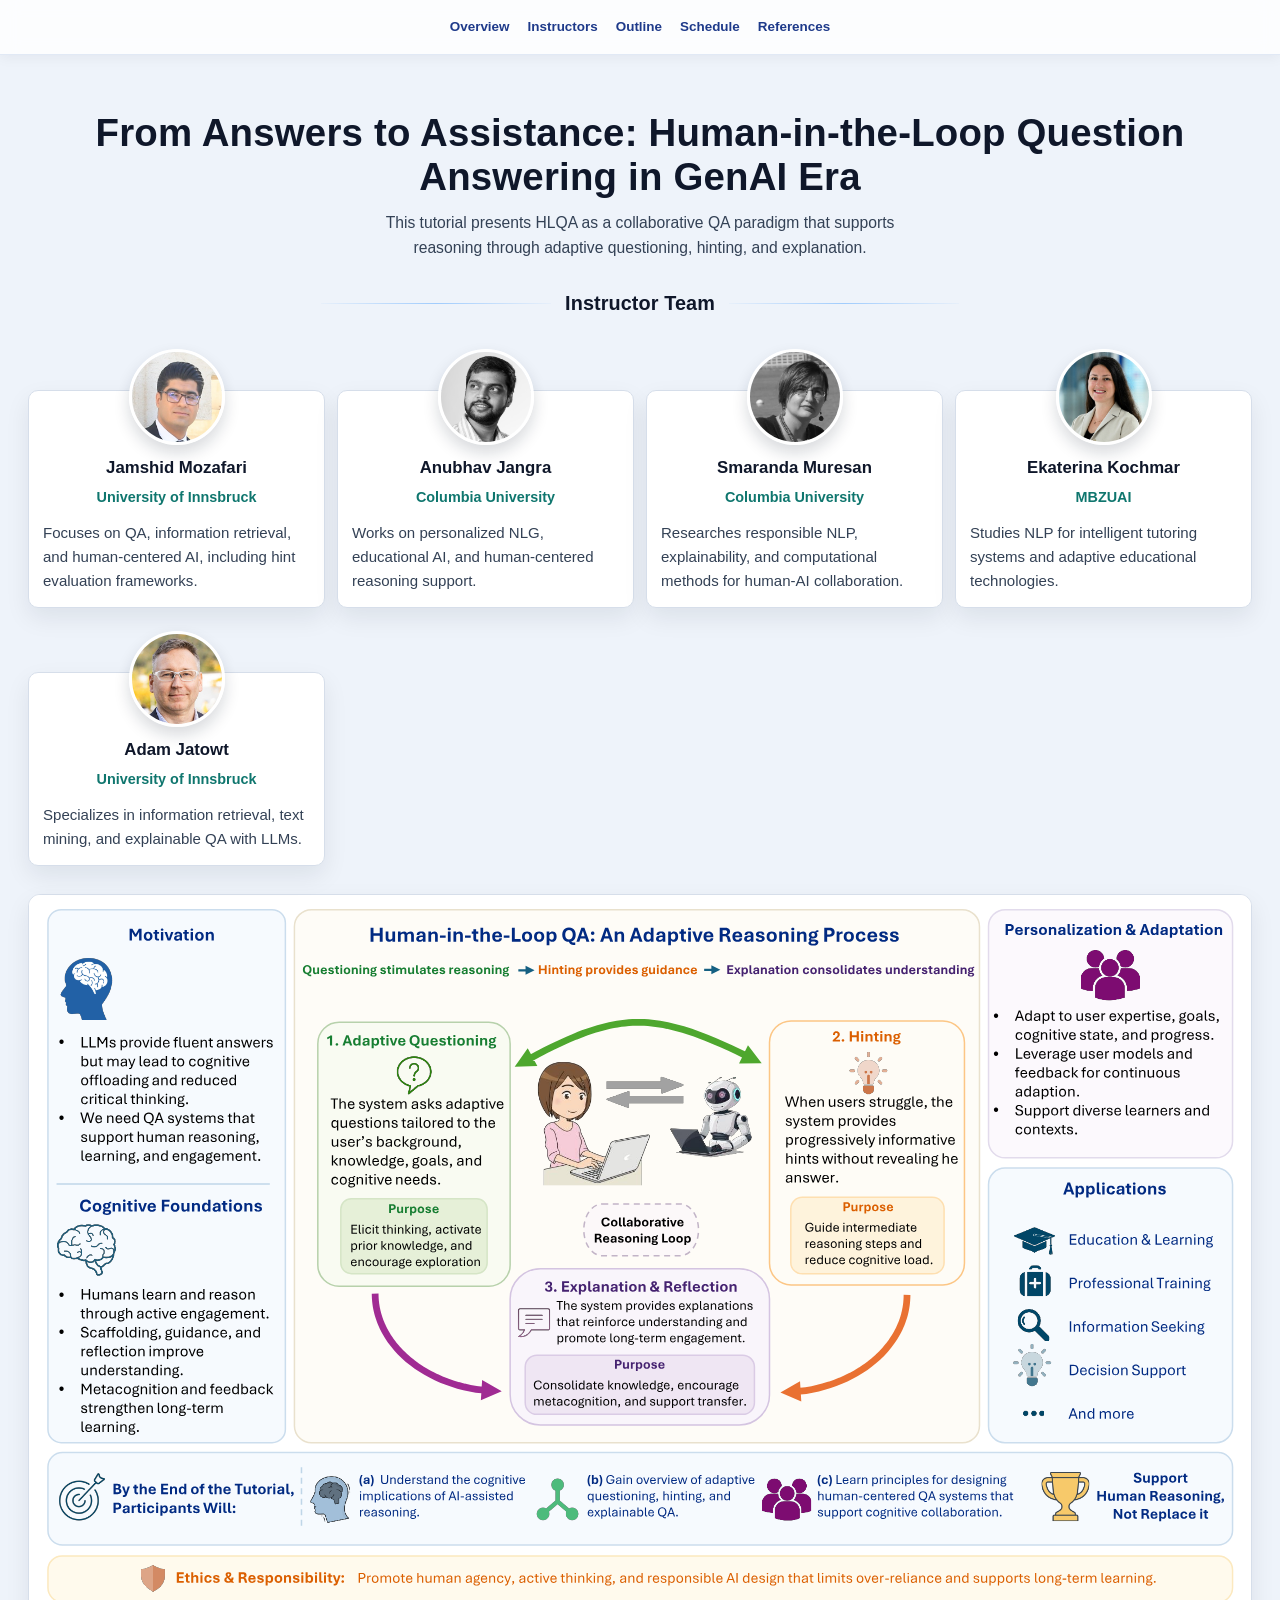
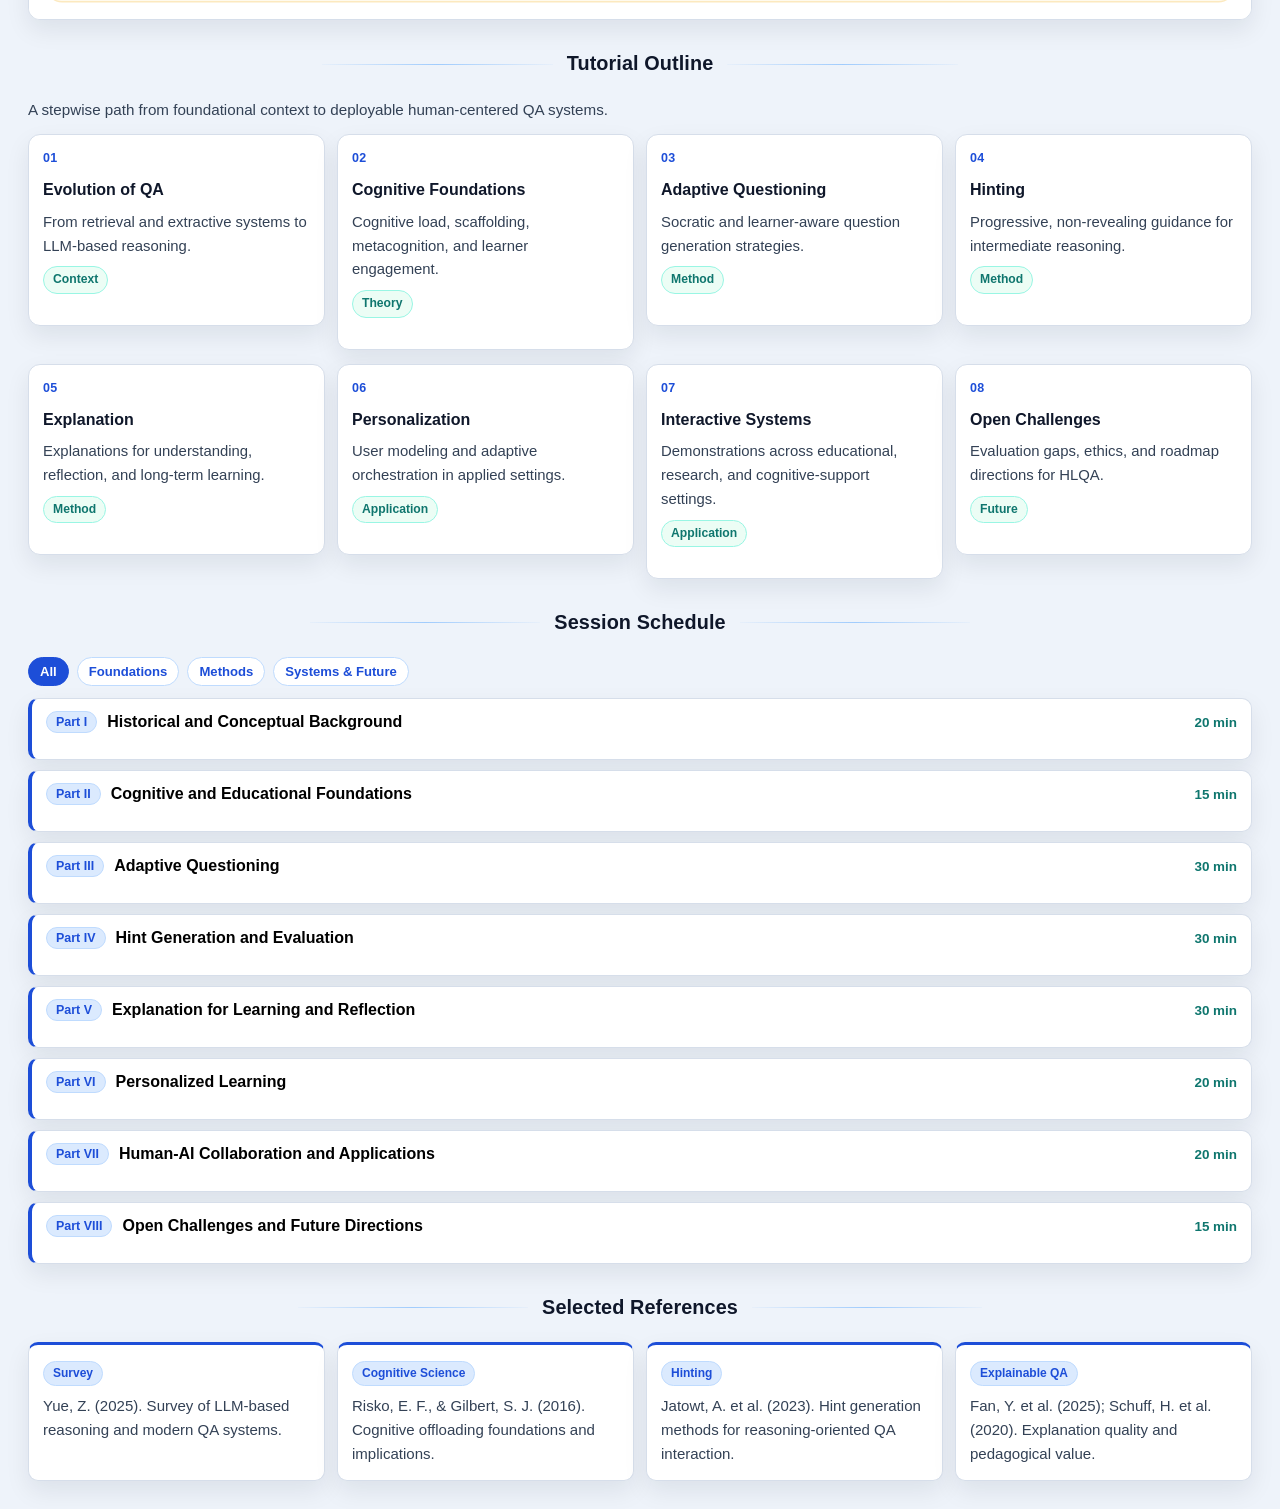
==== commit 7e125729: "update files" ====
--- a/index.html
+++ b/index.html
@@ -10,7 +10,6 @@
 <body>
   <header class="topbar">
     <div class="topbar-inner">
-      <div class="brand"></div>
       <nav class="nav">
         <a href="#overview">Overview</a>
         <a href="#instructors">Instructors</a>
@@ -23,28 +22,8 @@
 
   <main class="container">
     <section id="overview" class="hero">
-      <div class="hero-layout">
-        <div class="hero-main">
-          <div class="hero-topline">EMNLP Tutorial Proposal</div>
-          <h1 class="hero-title">From Answers to Assistance: Human-in-the-Loop Question Answering in GenAI Era</h1>
-          <p class="authors">Jamshid Mozafari, Anubhav Jangra, Smaranda Muresan, Ekaterina Kochmar, Adam Jatowt</p>
-          <p class="hero-aff">University of Innsbruck, Columbia University, MBZUAI</p>
-          <p class="hero-summary">This project page summarizes the tutorial proposal with a focus on adaptive questioning, hinting, and explanation as core mechanisms for human-centered reasoning support.</p>
-        </div>
-        <aside class="hero-side">
-          <h3>At a Glance</h3>
-          <div class="hero-metrics">
-            <div class="metric"><span class="metric-num">8</span><span class="metric-label">Core Parts</span></div>
-            <div class="metric"><span class="metric-num">4</span><span class="metric-label">Research Areas</span></div>
-            <div class="metric"><span class="metric-num">50-100</span><span class="metric-label">Expected Audience</span></div>
-          </div>
-          <ul>
-            <li><strong>Focus:</strong> Human-in-the-Loop Question Answering (HLQA) for collaborative reasoning with AI</li>
-            <li><strong>Scope:</strong> Natural Language Processing (NLP), Human-Computer Interaction (HCI), cognitive science, and educational AI</li>
-            <li><strong>Goal:</strong> Sustain human reasoning, reflection, and learning, rather than only delivering final answers</li>
-          </ul>
-        </aside>
-      </div>
+      <h1 class="hero-title">From Answers to Assistance: Human-in-the-Loop Question Answering in GenAI Era</h1>
+      <p class="hero-subtitle">This tutorial presents HLQA as a collaborative QA paradigm that supports reasoning through adaptive questioning, hinting, and explanation.</p>
     </section>
 
     <section id="instructors">
@@ -103,6 +82,10 @@
       </div>
     </section>
 
+    <section id="figure">
+      <img class="inline-figure" src="./assets/images/overview-figure.svg" alt="Attached overview figure">
+    </section>
+
     <section id="outline">
       <h2>Tutorial Outline</h2>
       <p class="section-subtitle">A stepwise path from foundational context to deployable human-centered QA systems.</p>
@@ -246,7 +229,7 @@
         <button class="filter-btn" data-filter="systems">Systems & Future</button>
       </div>
       <div class="timeline">
-        <article class="session open" data-group="foundation" data-paper-section="part1">
+        <article class="session" data-group="foundation" data-paper-section="part1">
           <button class="session-head" type="button">
             <span class="badge">Part I</span>
             <h3>Historical and Conceptual Background</h3>
--- a/assets/css/styles.css
+++ b/assets/css/styles.css
@@ -22,52 +22,62 @@
   position: sticky;
   top: 0;
   z-index: 30;
-  background: rgba(255, 255, 255, 0.78);
-  backdrop-filter: blur(12px);
-  border-bottom: 1px solid #dbe6f6;
-  box-shadow: 0 4px 16px rgba(15, 23, 42, 0.06);
+  background: rgba(255, 255, 255, 0.82);
+  backdrop-filter: blur(10px);
+  border-bottom: 1px solid #e1e9f5;
+  box-shadow: 0 3px 12px rgba(15, 23, 42, 0.05);
 }
 .topbar-inner {
   max-width: 1460px;
   margin: 0 auto;
-  padding: 12px 22px;
+  padding: 10px 22px;
   display: flex;
   align-items: center;
-  justify-content: space-between;
-  gap: 12px;
-}
-.brand {
-  display: none;
+  justify-content: center;
 }
 .nav {
   display: flex;
   flex-wrap: wrap;
-  gap: 9px;
+  gap: 10px;
+  justify-content: center;
 }
 .nav a {
   text-decoration: none;
-  color: var(--primary);
+  color: #1e3a8a;
   font-size: 0.84rem;
   font-weight: 700;
-  padding: 6px 11px;
-  border: 1px solid #c7daf6;
-  border-radius: 999px;
-  background: linear-gradient(180deg, #ffffff 0%, #f4f8ff 100%);
-  transition: transform 140ms ease, box-shadow 160ms ease, border-color 140ms ease, color 140ms ease;
+  padding: 6px 4px;
+  position: relative;
+  transition: color 160ms ease, transform 140ms ease;
 }
 .nav a:hover {
   transform: translateY(-1px);
-  box-shadow: 0 6px 14px rgba(29, 78, 216, 0.13);
-  border-color: #9cc2f5;
-  color: #1e40af;
-}
-.container { max-width: 1460px; margin: 0 auto; padding: 22px; }
+  color: #1d4ed8;
+}
+.nav a::after {
+  content: "";
+  position: absolute;
+  left: 0;
+  bottom: -2px;
+  width: 100%;
+  height: 2px;
+  border-radius: 999px;
+  background: linear-gradient(90deg, #1d4ed8 0%, #0f766e 100%);
+  transform: scaleX(0);
+  transform-origin: center;
+  transition: transform 180ms ease;
+}
+.nav a:hover::after {
+  transform: scaleX(1);
+}
+.container { max-width: 1460px; margin: 0 auto; padding: 28px; }
 .hero {
-  background: linear-gradient(148deg, #eaf3ff 0%, #eafbf7 100%);
-  border: 1px solid var(--line);
-  border-radius: 14px;
-  box-shadow: 0 14px 30px rgba(15, 23, 42, 0.1);
-  padding: 34px;
+  background: transparent;
+  border: 0;
+  border-radius: 0;
+  box-shadow: none;
+  padding: 0;
+  text-align: center;
 }
 .hero-layout {
   display: grid;
@@ -95,12 +105,39 @@
   box-shadow: 0 6px 14px rgba(29, 78, 216, 0.12);
 }
 .hero-title {
-  margin: 0 0 10px;
-  font-size: clamp(1.9rem, 2.8vw, 2.9rem);
-  line-height: 1.2;
-  max-width: 1040px;
+  margin: 0;
+  font-size: clamp(2rem, 3vw, 2.8rem);
+  line-height: 1.16;
+  max-width: 1200px;
+  font-weight: 800;
+  letter-spacing: 0.005em;
+  color: #0f172a;
+  text-align: center;
+  margin-left: auto;
+  margin-right: auto;
+}
+.hero-subtitle {
+  margin: 10px auto 0;
+  max-width: 820px;
+  font-size: 0.98rem;
+  color: #475569;
+  text-align: center;
+  display: block;
+  text-wrap: balance;
+}
+.inline-figure {
+  width: 100%;
+  height: auto;
+  display: block;
+  border: 1px solid var(--line);
+  border-radius: 12px;
+  box-shadow: var(--shadow);
+  background: #fff;
 }
 .hero p { margin: 8px 0; color: var(--muted); }
+.hero .hero-subtitle {
+  margin: 10px auto 0;
+}
 .authors {
   color: #0f172a;
   font-weight: 700;
@@ -309,6 +346,13 @@
   transition: max-height 560ms cubic-bezier(0.22, 1, 0.36, 1), opacity 420ms ease, transform 460ms cubic-bezier(0.22, 1, 0.36, 1), margin-top 360ms ease;
 }
 .outline-step.open .related-papers {
+  max-height: 5000px;
+  opacity: 1;
+  transform: translateY(0) scale(1);
+  margin-top: 6px;
+}
+.outline-step:hover .related-papers,
+.outline-step:focus-within .related-papers {
   max-height: 5000px;
   opacity: 1;
   transform: translateY(0) scale(1);
@@ -661,3 +705,11 @@
     grid-template-columns: repeat(5, minmax(0, 1fr));
   }
 }
+
+@media (max-width: 1024px) {
+  .container { padding: 22px; }
+}
+
+@media (max-width: 640px) {
+  .container { padding: 16px; }
+}
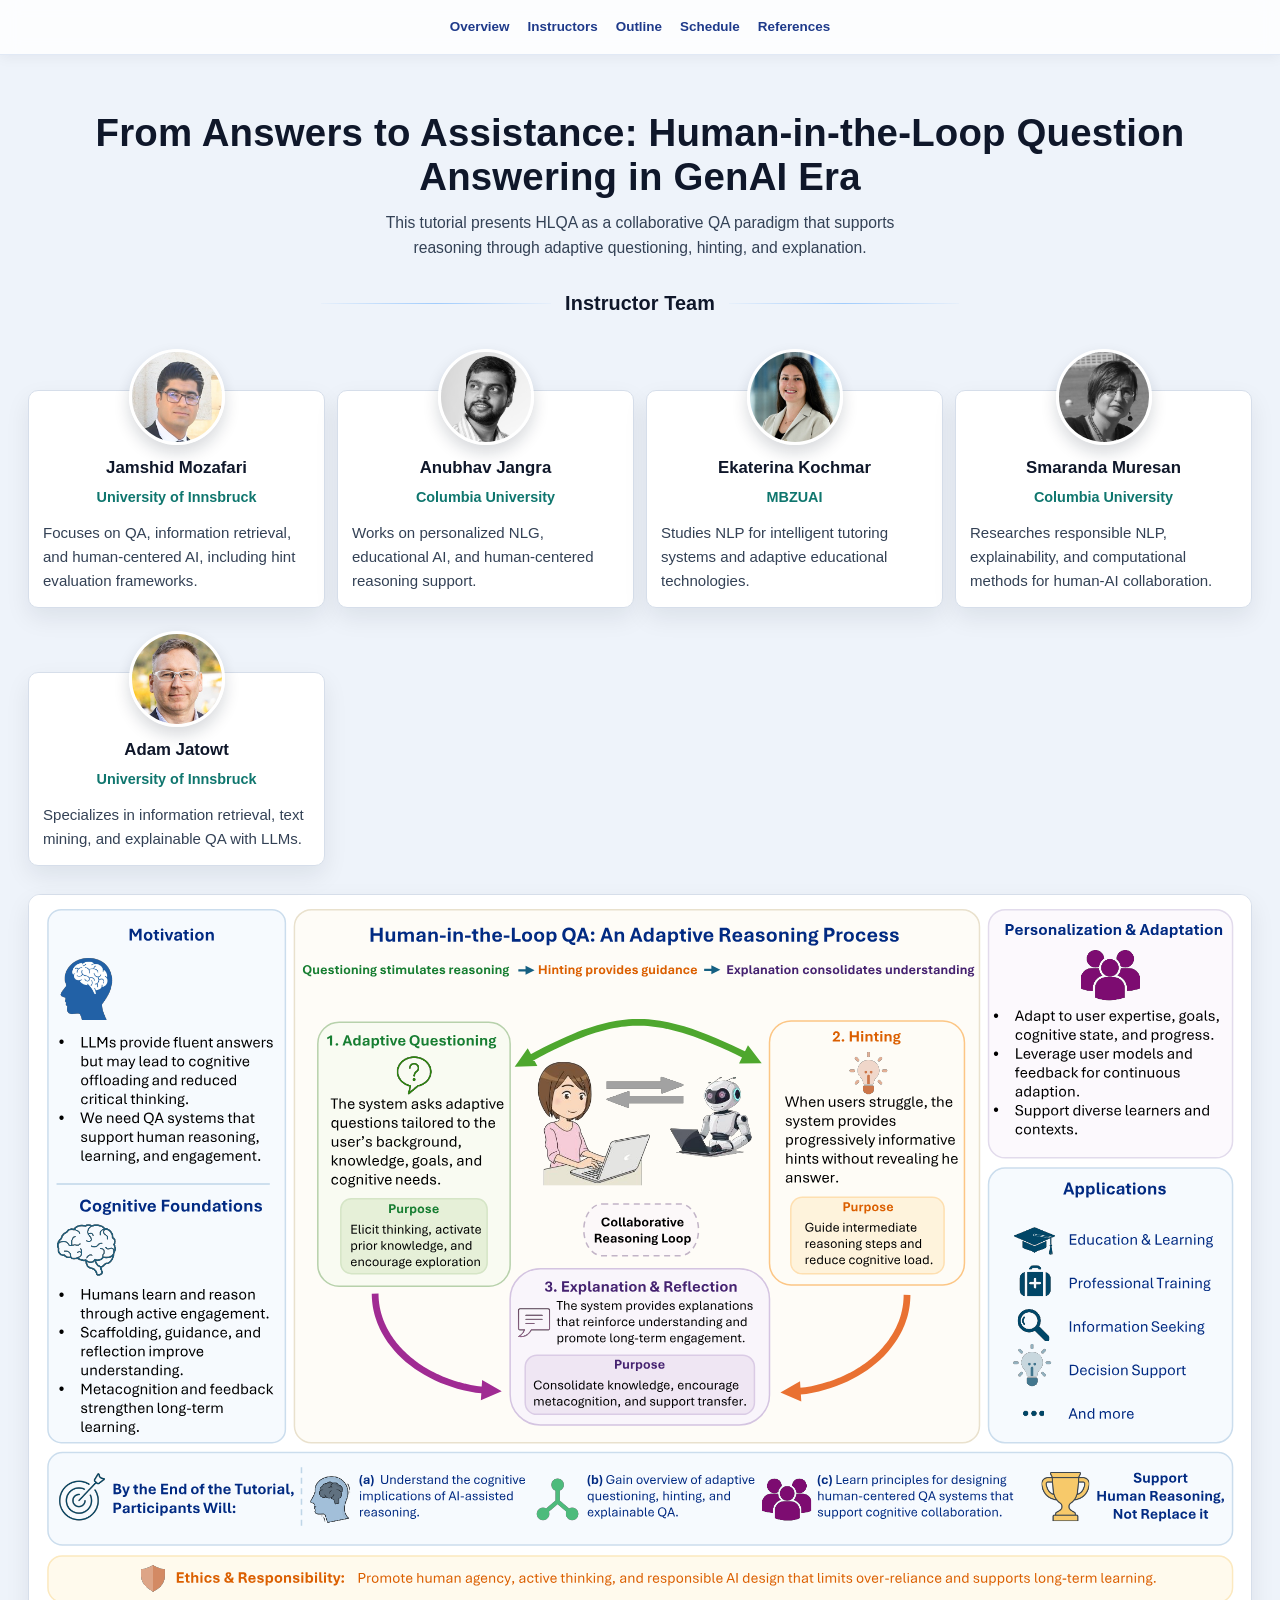
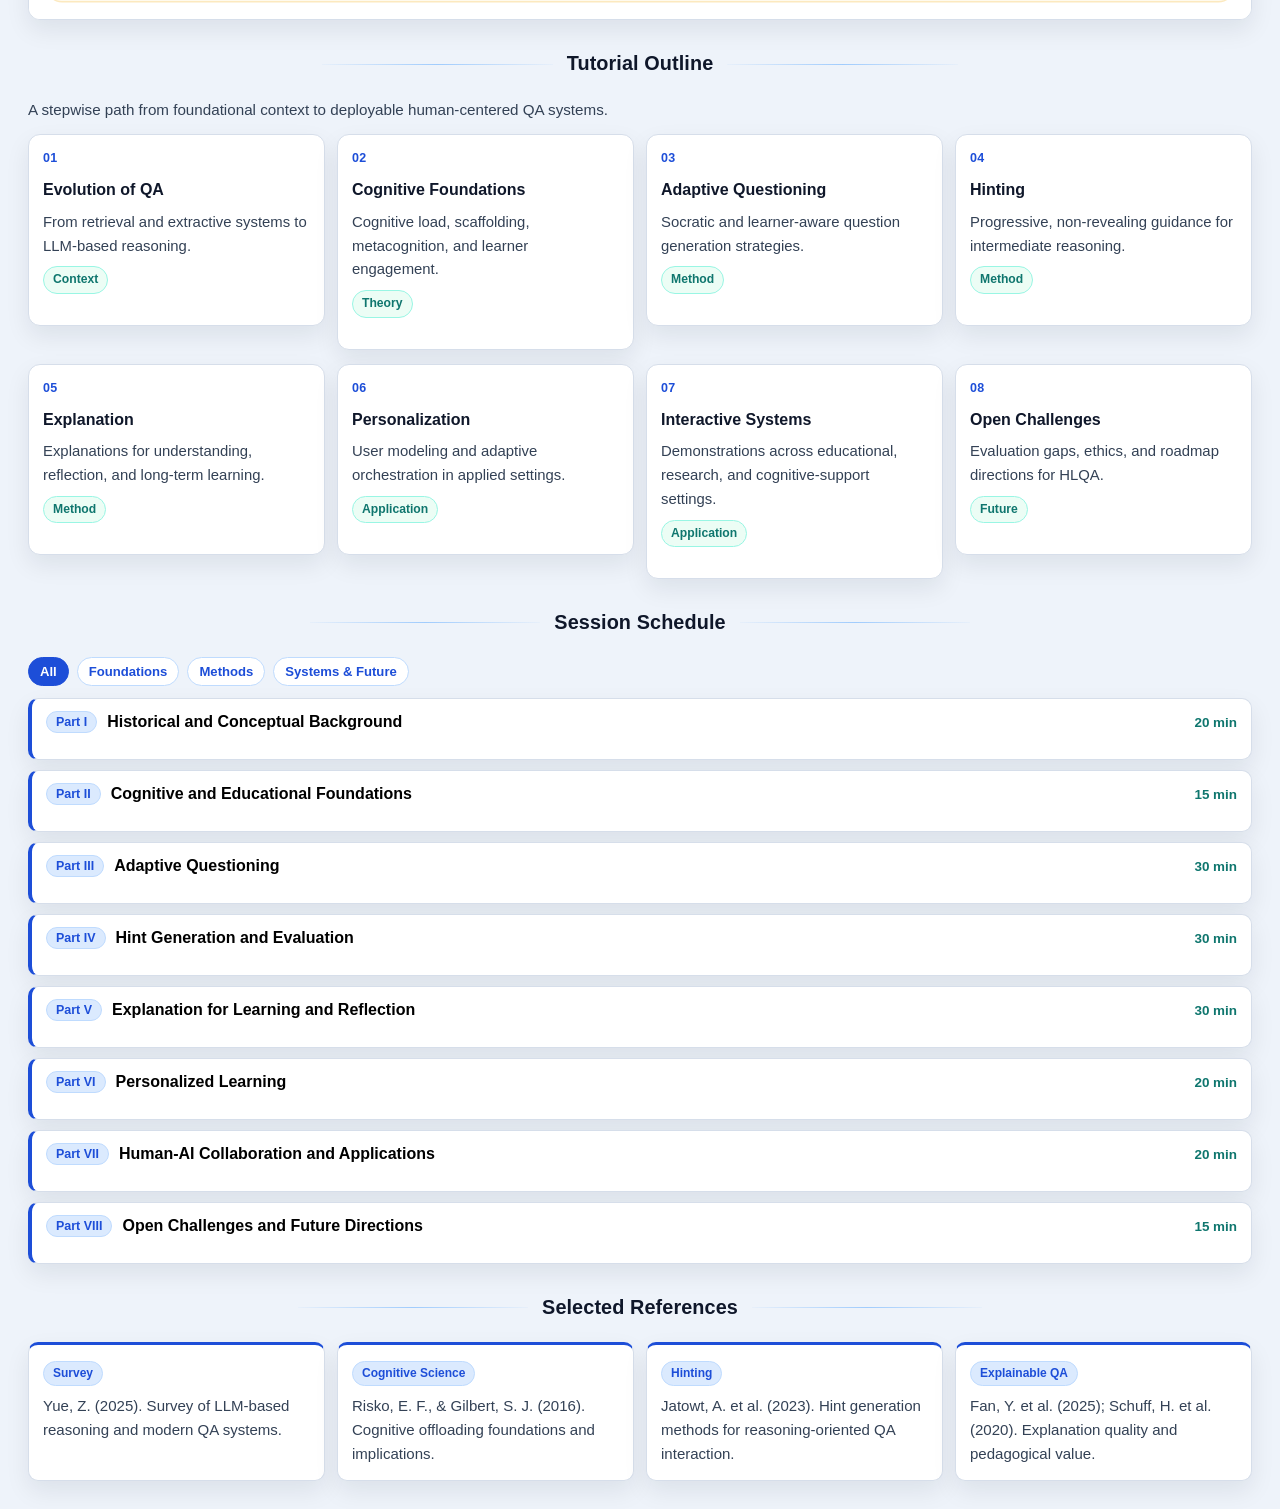
==== commit 20749914: "update files" ====
--- a/index.html
+++ b/index.html
@@ -49,6 +49,16 @@
           </div>
           <p>Works on personalized NLG, educational AI, and human-centered reasoning support.</p>
         </article>
+        <article class="card profile" data-url="https://ekochmar.github.io/about/">
+          <img src="./assets/images/ek.jpg" alt="Ekaterina Kochmar">
+          <div class="profile-head">
+            <div>
+              <h3>Ekaterina Kochmar</h3>
+              <div class="org">MBZUAI</div>
+            </div>
+          </div>
+          <p>Studies NLP for intelligent tutoring systems and adaptive educational technologies.</p>
+        </article>
         <article class="card profile" data-url="https://www.cs.columbia.edu/~smara/">
           <img src="./assets/images/sm.jpg" alt="Smaranda Muresan">
           <div class="profile-head">
@@ -58,16 +68,6 @@
             </div>
           </div>
           <p>Researches responsible NLP, explainability, and computational methods for human-AI collaboration.</p>
-        </article>
-        <article class="card profile" data-url="https://ekochmar.github.io/about/">
-          <img src="./assets/images/ek.jpg" alt="Ekaterina Kochmar">
-          <div class="profile-head">
-            <div>
-              <h3>Ekaterina Kochmar</h3>
-              <div class="org">MBZUAI</div>
-            </div>
-          </div>
-          <p>Studies NLP for intelligent tutoring systems and adaptive educational technologies.</p>
         </article>
         <article class="card profile" data-url="https://ds-informatik.uibk.ac.at/">
           <img src="./assets/images/ad.jpg" alt="Adam Jatowt">
